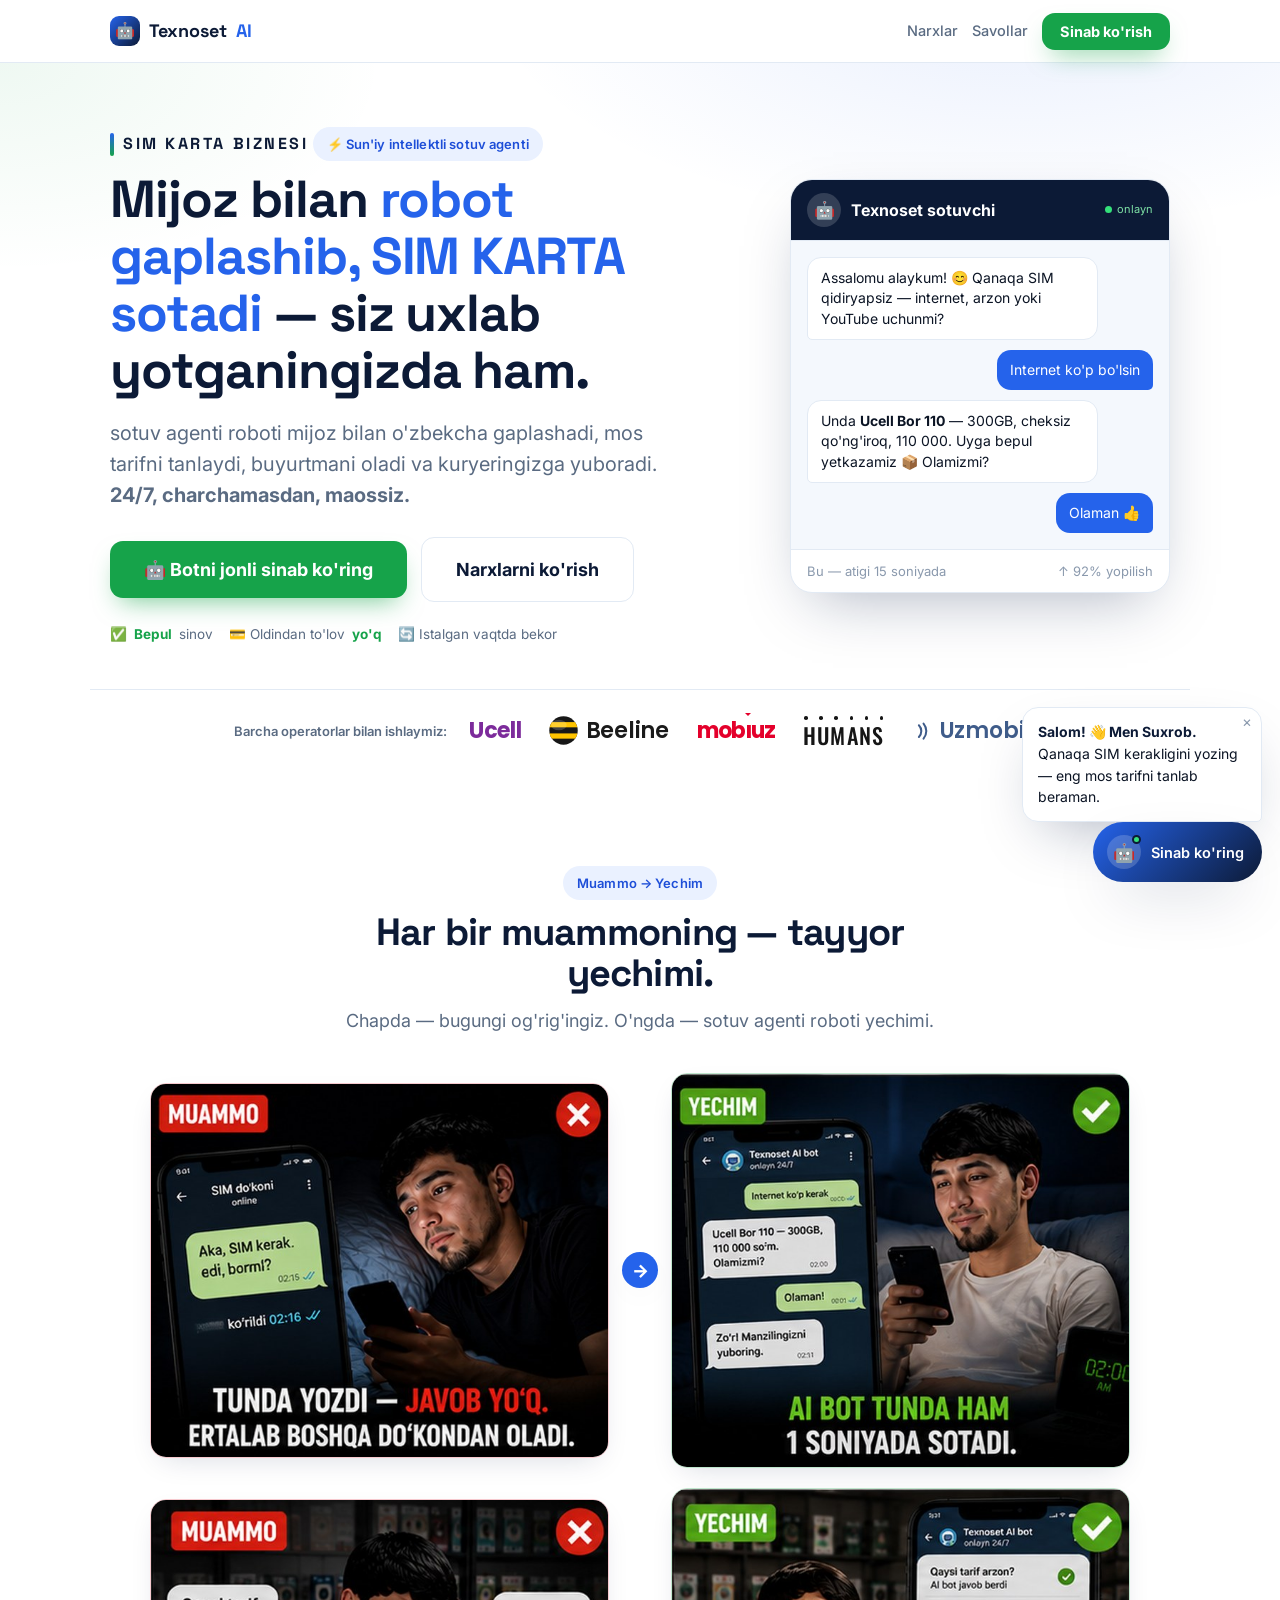
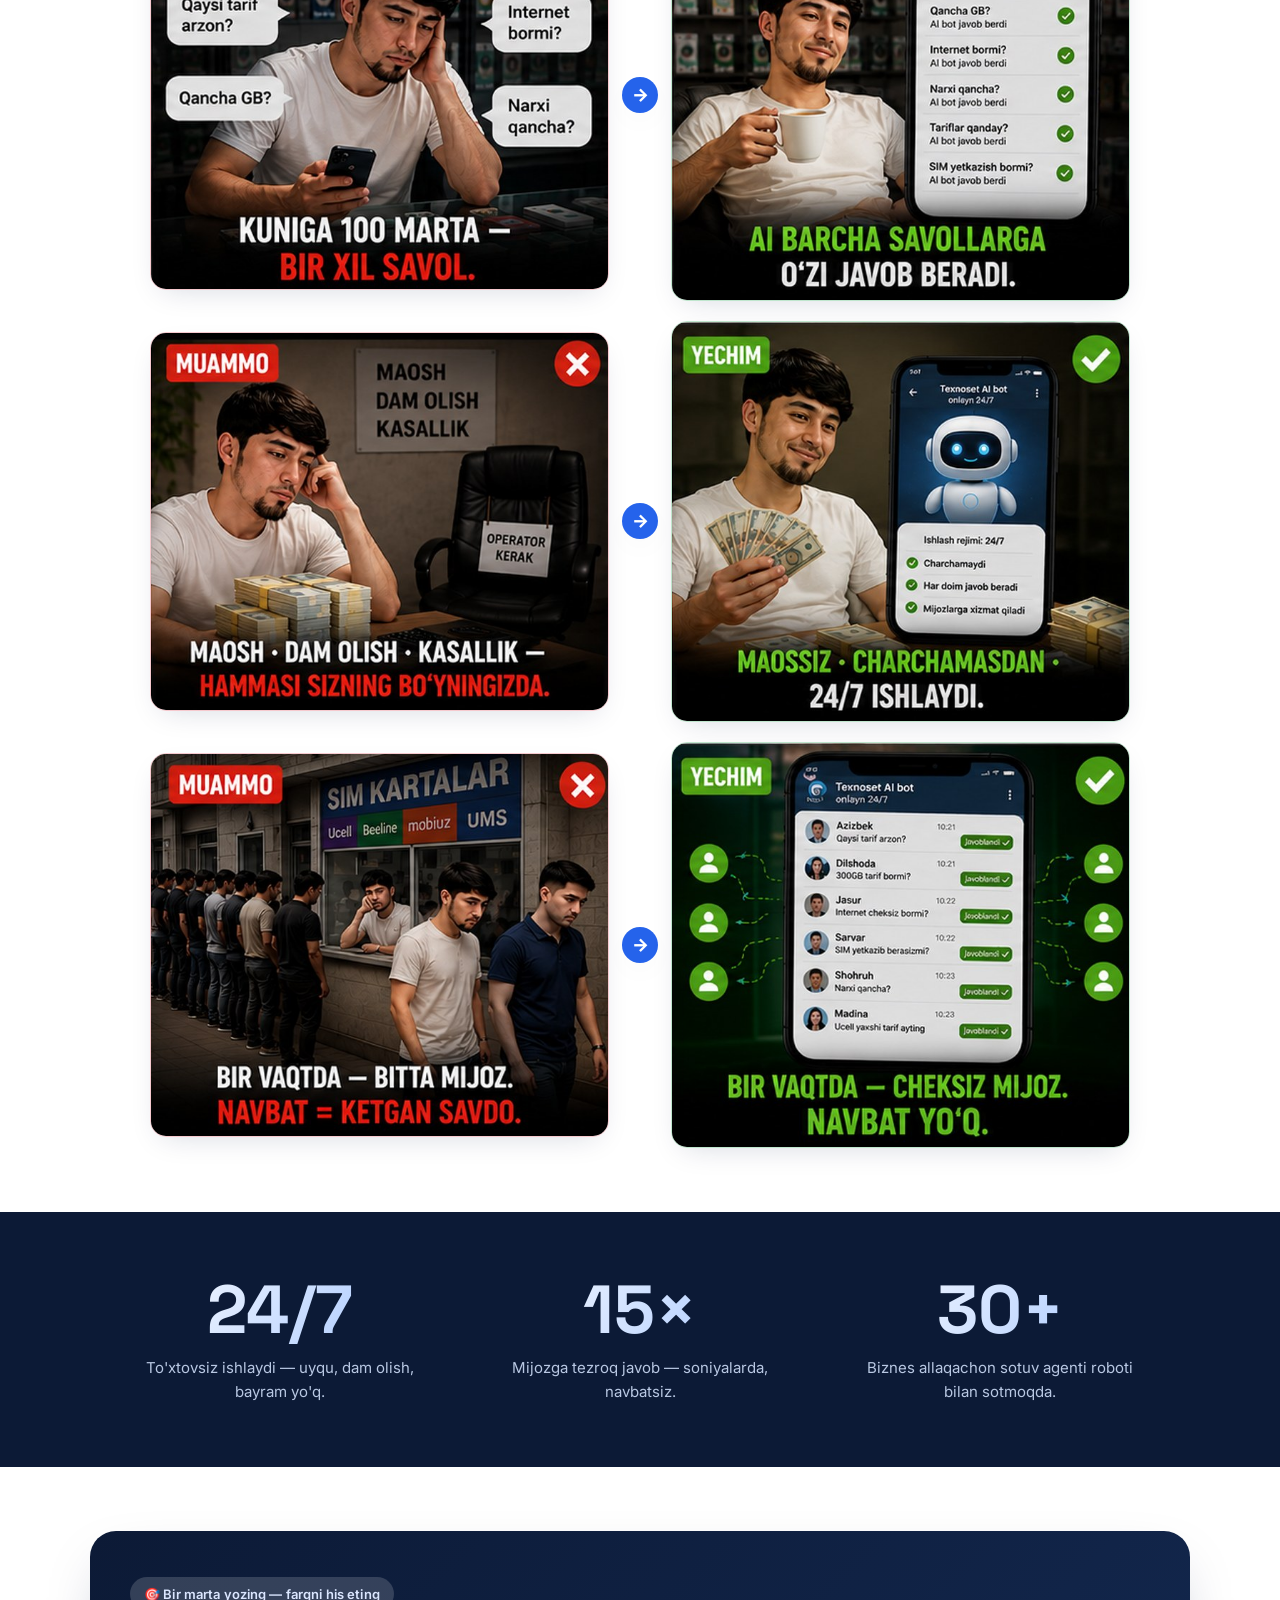
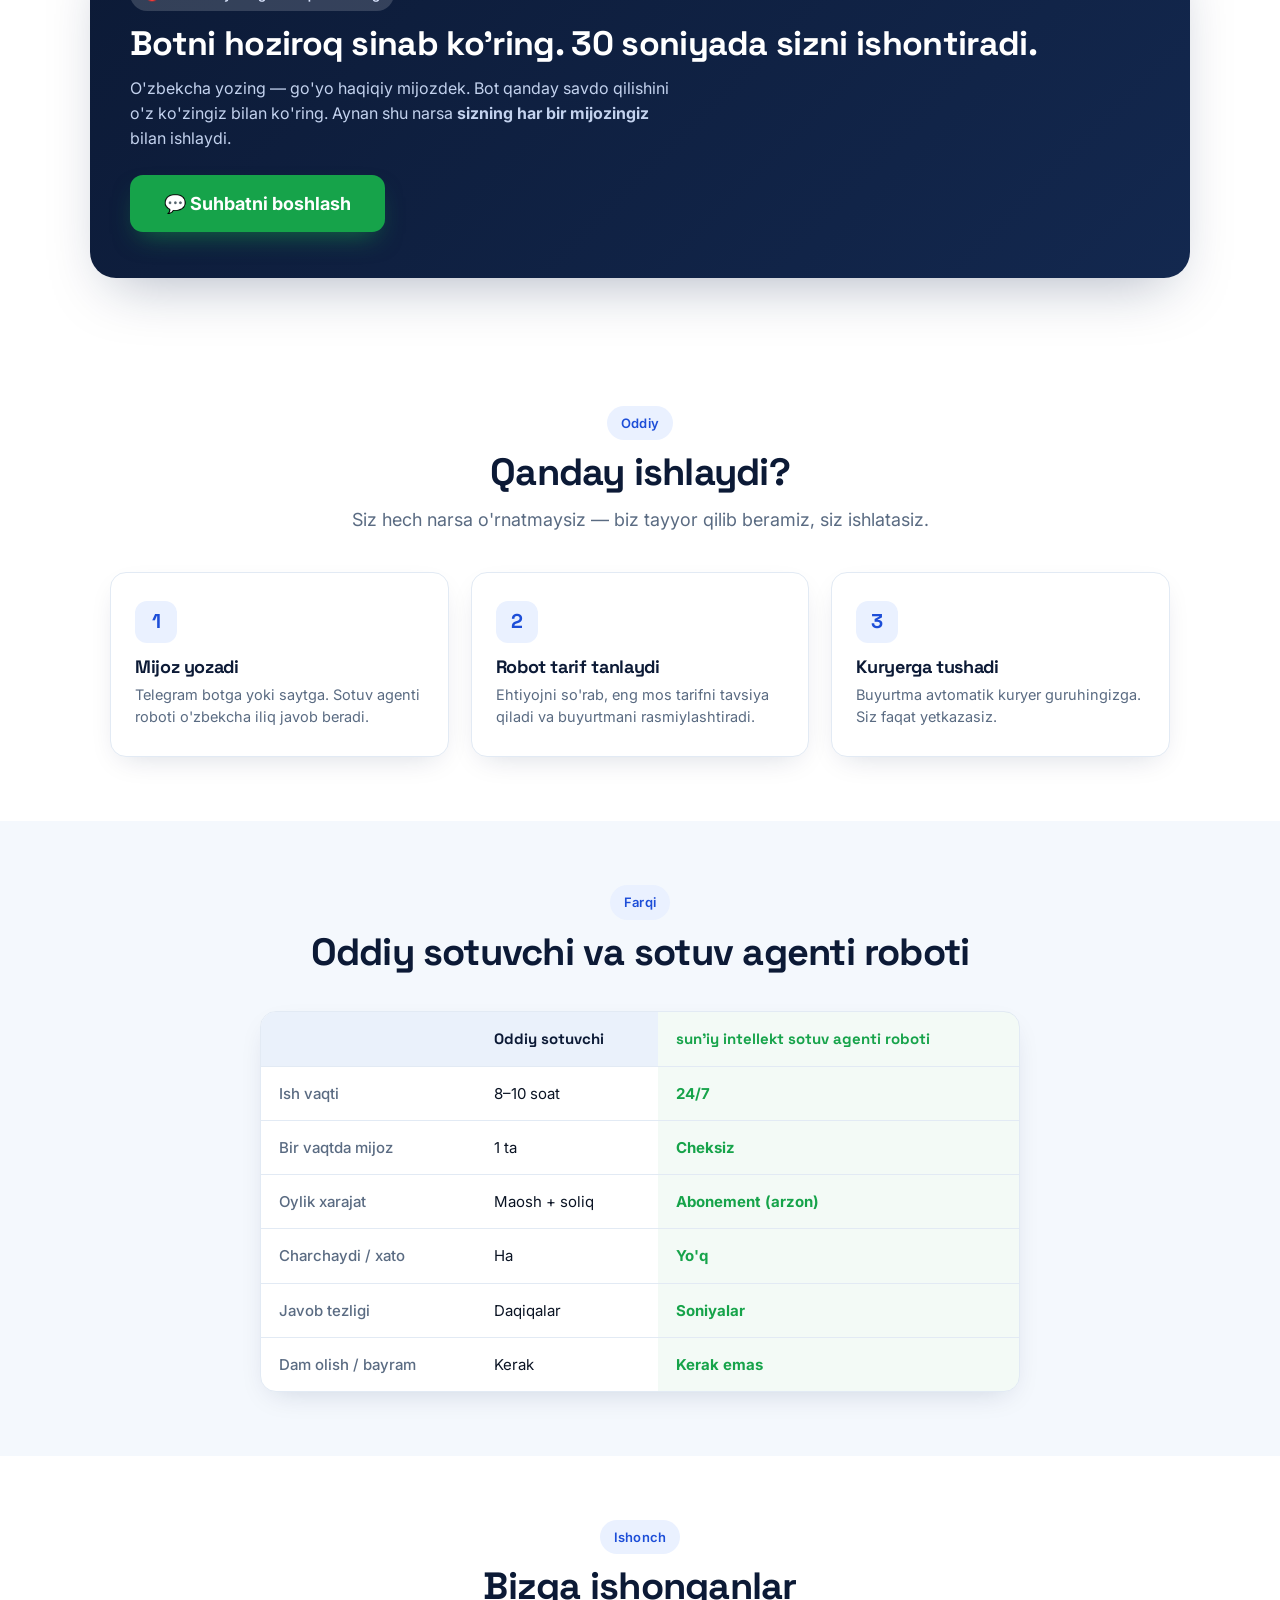
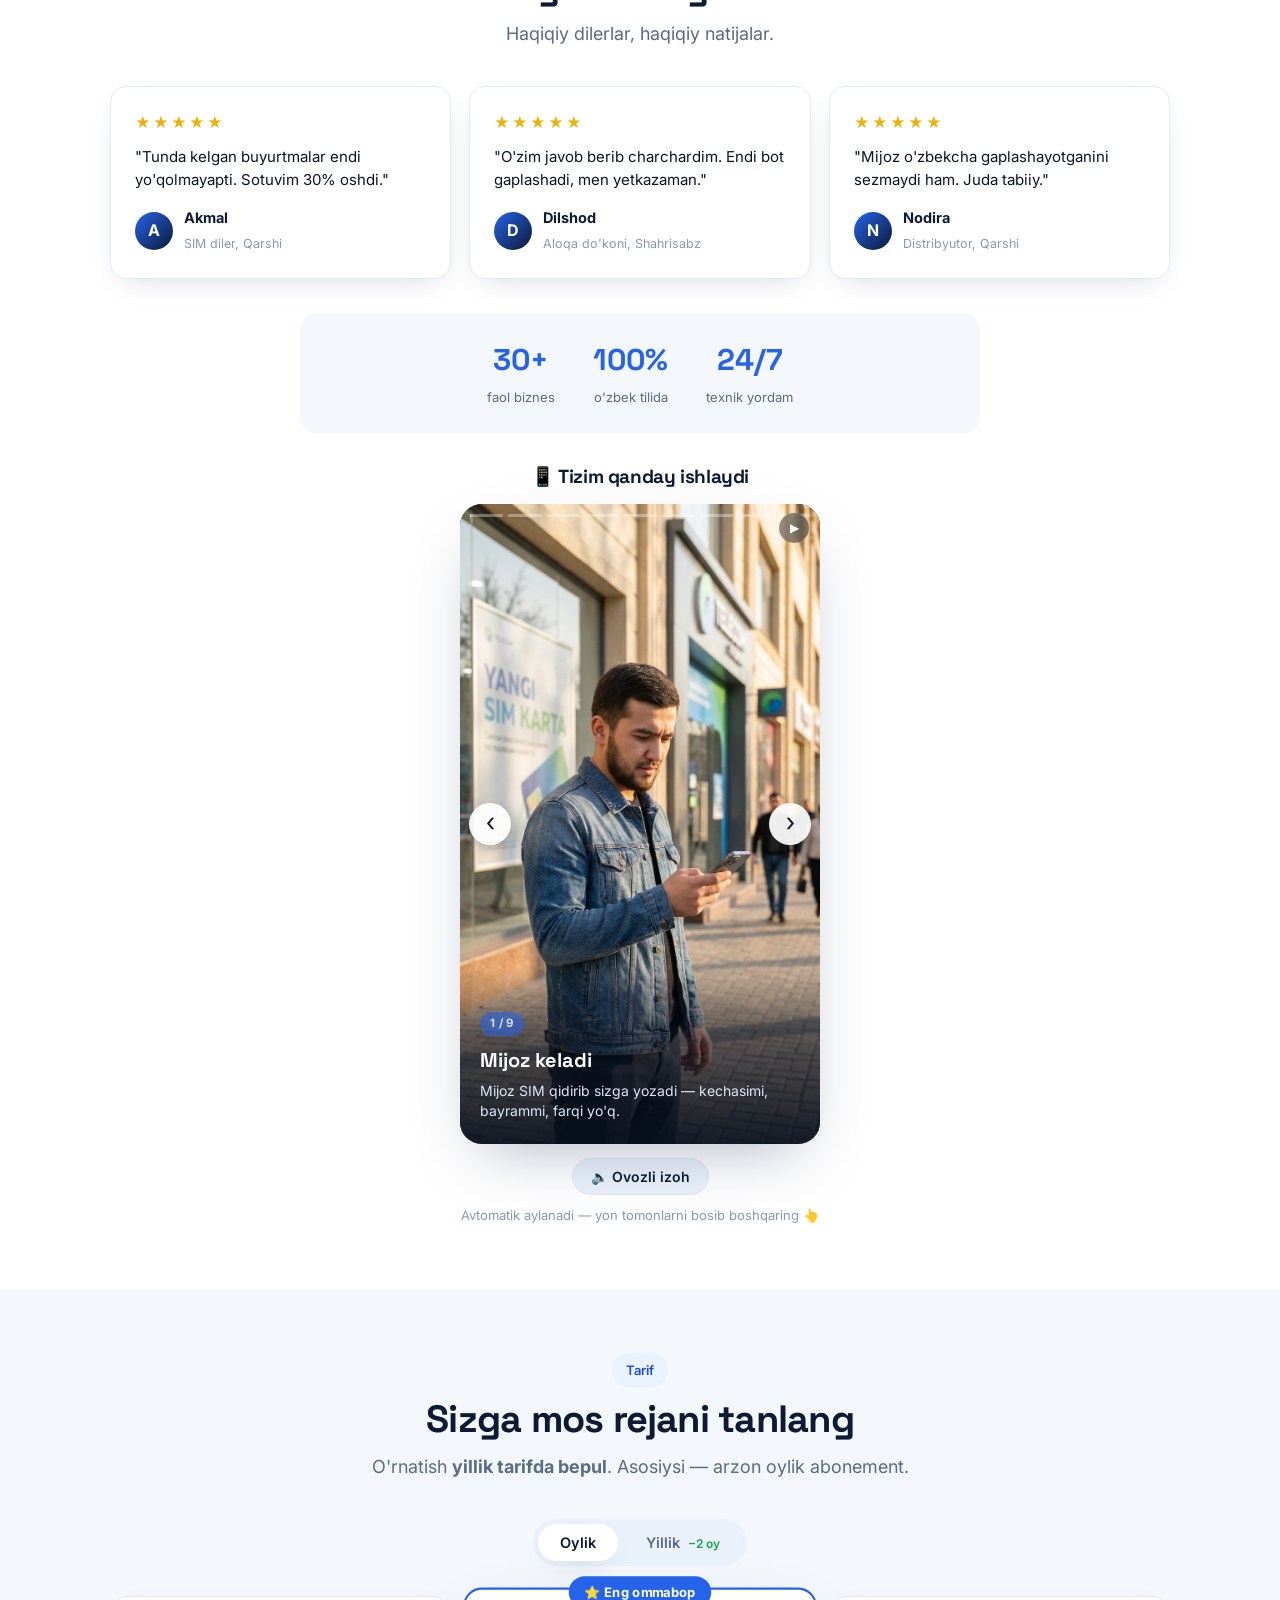
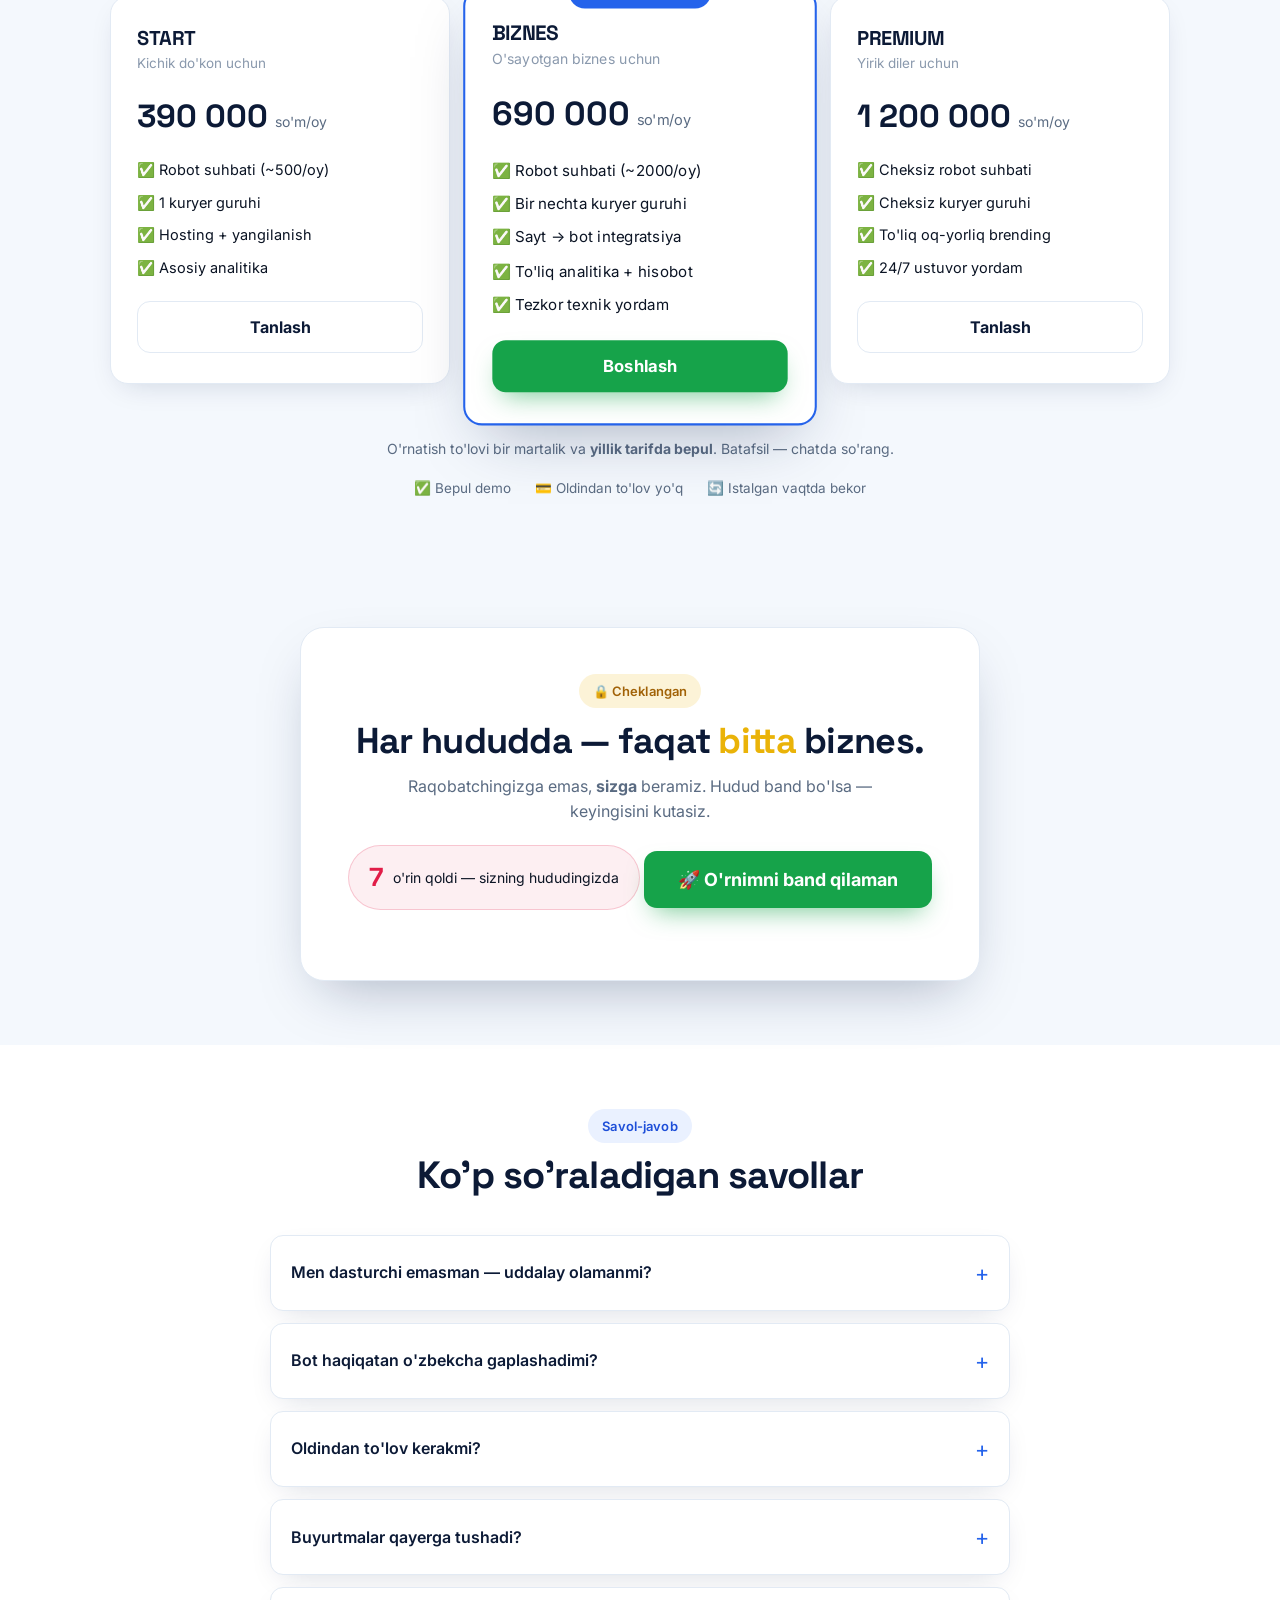
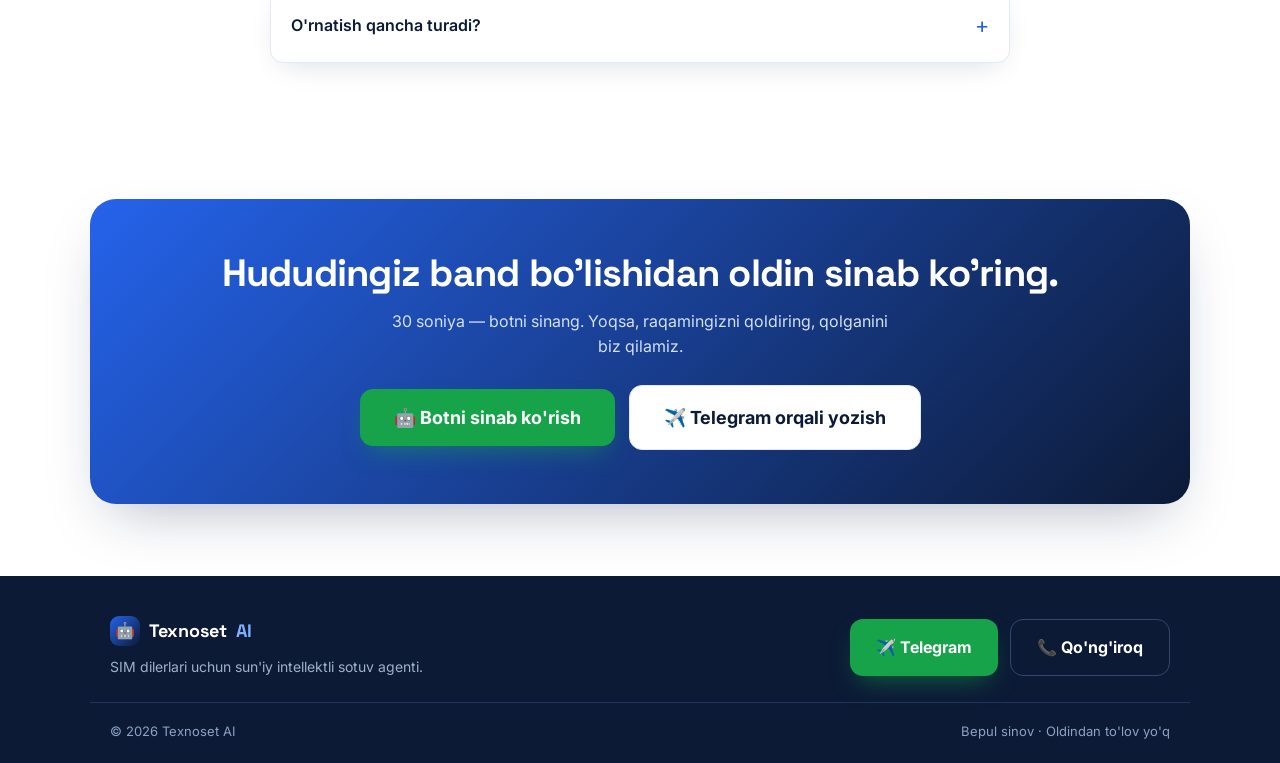
==== landing/index.html @ 8fdb77ab "feat(landing): hero sarlavhasi 'SIM' -> 'SIM KARTA' Co-Authored-By: Claude Opus 4.8 <noreply@anthrop" ====
<!DOCTYPE html>
<html lang="uz">
<head>
<meta charset="UTF-8">
<meta name="viewport" content="width=device-width, initial-scale=1, viewport-fit=cover">
<title>Sun'iy intellektli sotuv agenti — SIM biznesingiz o'zi sotsin | Texnoset</title>
<meta name="description" content="SIM-karta dilerlari uchun sun'iy intellekt sotuv agenti roboti: mijoz bilan o'zbekcha gaplashadi, tarif tanlaydi, buyurtma oladi va kuryerga yuboradi. 24/7, maossiz. Bepul sinab ko'ring.">
<link rel="canonical" href="https://developuzb.github.io/simcardbot/">
<meta name="theme-color" content="#0c1a36">

<!-- Open Graph (Telegram/ijtimoiy tarmoq preview) -->
<meta property="og:type" content="website">
<meta property="og:locale" content="uz_UZ">
<meta property="og:site_name" content="Texnoset AI">
<meta property="og:title" content="SIM biznesingiz o'zi sotsin — sun'iy intellektli sotuv agenti">
<meta property="og:description" content="Sotuv agenti roboti mijoz bilan o'zbekcha gaplashadi, tarif tanlaydi, buyurtma oladi. 24/7, maossiz. Bepul sinab ko'ring.">
<meta property="og:url" content="https://developuzb.github.io/simcardbot/">
<meta property="og:image" content="https://developuzb.github.io/simcardbot/assets/og.jpg">
<meta property="og:image:width" content="1200">
<meta property="og:image:height" content="630">
<meta name="twitter:card" content="summary_large_image">
<meta name="twitter:title" content="SIM biznesingiz o'zi sotsin — sun'iy intellekt sotuv agenti roboti">
<meta name="twitter:description" content="24/7 mijoz bilan gaplashadi, tarif tanlaydi, buyurtma oladi. Bepul sinab ko'ring.">
<meta name="twitter:image" content="https://developuzb.github.io/simcardbot/assets/og.jpg">

<link rel="icon" href="assets/favicon.svg" type="image/svg+xml">
<link rel="preconnect" href="https://fonts.googleapis.com">
<link rel="preconnect" href="https://fonts.gstatic.com" crossorigin>
<link href="https://fonts.googleapis.com/css2?family=Inter:wght@400;500;600;700&family=Space+Grotesk:wght@600;700&family=Poppins:wght@600;700&family=Oswald:wght@500&display=swap" rel="stylesheet">

<!-- KRITIK CSS (inline — birinchi ekran tez chiqishi uchun) -->
<style>
  :root{
    --bg:#fff; --ink:#0b1424; --navy:#0c1a36; --navy2:#13284f; --mut:#5a6b82; --dim:#8a99ad;
    --soft:#f4f8fd; --soft2:#eaf1fb; --line:#e2eaf4;
    --blue:#2563eb; --blueD:#1d4ed8; --blueL:#eaf1ff;
    --green:#16a34a; --greenD:#12863d;
    --gold:#eab308; --red:#e11d48;
    --rad:16px; --sh:0 10px 30px -12px rgba(12,30,70,.18); --sh2:0 24px 60px -22px rgba(12,30,70,.34);
    --wrap:1100px;
  }
  *{margin:0;padding:0;box-sizing:border-box}
  html{scroll-behavior:smooth}
  body{font-family:Inter,-apple-system,"Segoe UI",Roboto,sans-serif;color:var(--ink);background:var(--bg);
    line-height:1.55;-webkit-font-smoothing:antialiased;overflow-x:hidden}
  h1,h2,h3{font-family:"Space Grotesk",Inter,sans-serif;letter-spacing:-.02em;line-height:1.1}
  a{color:inherit;text-decoration:none}
  img{max-width:100%;display:block}
  .wrap{max-width:var(--wrap);margin:0 auto;padding:0 20px}
  .btn{display:inline-flex;align-items:center;justify-content:center;gap:9px;font-family:inherit;font-weight:700;
    border:none;border-radius:13px;cursor:pointer;text-align:center;transition:transform .15s,box-shadow .15s,background .15s;
    font-size:16px;padding:15px 26px}
  .btn:focus-visible{outline:3px solid var(--blue);outline-offset:2px}
  .btn-cta{background:var(--green);color:#fff;box-shadow:0 12px 26px -10px rgba(22,163,74,.6)}
  .btn-cta:hover{background:var(--greenD);transform:translateY(-2px)}
  .btn-lg{padding:18px 34px;font-size:18px}
  .btn-ghost{background:#fff;color:var(--navy);border:1.5px solid var(--line)}
  .btn-ghost:hover{border-color:var(--blue);color:var(--blue)}
  .eyebrow{display:inline-flex;align-items:center;gap:8px;font-size:13px;font-weight:600;color:var(--blueD);
    background:var(--blueL);padding:7px 14px;border-radius:999px;letter-spacing:.01em}

  /* Header */
  .hdr{position:sticky;top:0;z-index:50;background:rgba(255,255,255,.86);backdrop-filter:blur(12px);
    border-bottom:1px solid var(--line)}
  .hdr .wrap{display:flex;align-items:center;justify-content:space-between;height:62px}
  .logo{display:flex;align-items:center;gap:9px;font-family:"Space Grotesk";font-weight:700;font-size:18px;color:var(--navy)}
  .logo .dot{width:30px;height:30px;border-radius:9px;background:linear-gradient(135deg,var(--blue),var(--navy));
    display:grid;place-items:center;color:#fff;font-size:16px}
  .hdr .btn{padding:10px 18px;font-size:14.5px}
  .hdr-cta-wrap{display:flex;align-items:center;gap:14px}
  .hdr a.nav{font-size:14.5px;color:var(--mut);font-weight:500}
  .hdr a.nav:hover{color:var(--ink)}

  /* Hero */
  .hero{position:relative;padding:64px 0 56px;background:
    radial-gradient(900px 400px at 80% -10%,rgba(37,99,235,.10),transparent 60%),
    radial-gradient(700px 380px at 0% 0%,rgba(22,163,74,.07),transparent 55%)}
  .hero-grid{display:grid;grid-template-columns:1.1fr .9fr;gap:48px;align-items:center}
  .hero h1{font-size:clamp(30px,5vw,52px);font-weight:700;color:var(--navy)}
  .hero h1 .hl{color:var(--blue)}
  .hero .lead{font-size:clamp(16px,2.2vw,20px);color:var(--mut);margin:18px 0 26px;max-width:560px}
  .hero-cta{display:flex;flex-wrap:wrap;gap:14px;align-items:center}
  .trust-row{display:flex;flex-wrap:wrap;gap:16px;margin-top:22px;color:var(--mut);font-size:13.5px}
  .trust-row span{display:inline-flex;align-items:center;gap:7px}
  .trust-row b{color:var(--green)}
  /* Hero chat-mockup */
  .mock{background:#fff;border:1px solid var(--line);border-radius:22px;box-shadow:var(--sh2);overflow:hidden;max-width:380px;margin-left:auto}
  .mock-top{display:flex;align-items:center;gap:10px;padding:13px 16px;border-bottom:1px solid var(--line);background:var(--navy);color:#fff}
  .mock-top .av{width:34px;height:34px;border-radius:50%;background:rgba(255,255,255,.16);display:grid;place-items:center;font-size:17px}
  .mock-top .live{margin-left:auto;font-size:11px;color:#7ee2a6;display:flex;align-items:center;gap:5px}
  .mock-top .live i{width:7px;height:7px;border-radius:50%;background:#34e07a;display:inline-block}
  .mock-body{padding:16px;display:flex;flex-direction:column;gap:10px;background:var(--soft)}
  .mb{max-width:84%;padding:10px 13px;border-radius:14px;font-size:14px;line-height:1.45}
  .mb.b{background:#fff;border:1px solid var(--line);border-bottom-left-radius:5px}
  .mb.u{background:var(--blue);color:#fff;align-self:flex-end;border-bottom-right-radius:5px}
  .mock-foot{padding:11px 16px;border-top:1px solid var(--line);display:flex;align-items:center;justify-content:space-between;font-size:13px;color:var(--dim)}

  @media(max-width:860px){
    .hero{padding:40px 0 36px}
    .hero-grid{grid-template-columns:1fr;gap:34px}
    .mock{margin:0 auto;max-width:340px}
    .hdr a.nav{display:none}
  }
</style>
<link rel="stylesheet" href="css/styles.css?v=5">
</head>
<body>

<!-- ============ HEADER ============ -->
<header class="hdr">
  <div class="wrap">
    <a class="logo" href="#top"><span class="dot">🤖</span> Texnoset <span style="color:var(--blue)">AI</span></a>
    <div class="hdr-cta-wrap">
      <a class="nav" href="#narx">Narxlar</a>
      <a class="nav" href="#faq">Savollar</a>
      <button class="btn btn-cta" data-openchat aria-label="Jonli botni ochish">Sinab ko'rish</button>
    </div>
  </div>
</header>

<!-- ============ HERO ============ -->
<section class="hero" id="top">
  <div class="wrap hero-grid">
    <div>
      <span class="kicker">SIM KARTA BIZNESI</span>
      <span class="eyebrow">⚡ Sun'iy intellektli sotuv agenti</span>
      <h1>Mijoz bilan <span class="hl">robot gaplashib, SIM KARTA sotadi</span> — siz uxlab yotganingizda ham.</h1>
      <p class="lead">sotuv agenti roboti mijoz bilan o'zbekcha gaplashadi, mos tarifni tanlaydi, buyurtmani oladi va kuryeringizga yuboradi. <b>24/7, charchamasdan, maossiz.</b></p>
      <div class="hero-cta">
        <button class="btn btn-cta btn-lg" data-openchat aria-label="Botni jonli sinab ko'rish">🤖 Botni jonli sinab ko'ring</button>
        <a class="btn btn-ghost btn-lg" href="#narx">Narxlarni ko'rish</a>
      </div>
      <div class="trust-row">
        <span>✅ <b>Bepul</b> sinov</span>
        <span>💳 Oldindan to'lov <b>yo'q</b></span>
        <span>🔄 Istalgan vaqtda bekor</span>
      </div>
    </div>
    <div class="mock" aria-hidden="true">
      <div class="mock-top"><span class="av">🤖</span> <b>Texnoset sotuvchi</b> <span class="live"><i></i> onlayn</span></div>
      <div class="mock-body">
        <div class="mb b">Assalomu alaykum! 😊 Qanaqa SIM qidiryapsiz — internet, arzon yoki YouTube uchunmi?</div>
        <div class="mb u">Internet ko'p bo'lsin</div>
        <div class="mb b">Unda <b>Ucell Bor 110</b> — 300GB, cheksiz qo'ng'iroq, 110 000. Uyga bepul yetkazamiz 📦 Olamizmi?</div>
        <div class="mb u">Olaman 👍</div>
      </div>
      <div class="mock-foot"><span>Bu — atigi 15 soniyada</span><span>↑ 92% yopilish</span></div>
    </div>
  </div>
  <div class="wrap op-strip">
    <span class="op-strip-label">Barcha operatorlar bilan ishlaymiz:</span>
    <div class="op-logos" id="opLogos"></div>
  </div>
  <script>
  /* Operator brend-logolari — sim.texnoset.uz dagi brand() dan aynan, avto-generatsiya */
  (function(){
    var _blid=0;
    function brand(name,fs){
      var P="'Poppins',system-ui,sans-serif";
      if(name==="Mobiuz"){return '<span style="display:inline-flex;align-items:baseline;font-family:'+P+';font-weight:700;font-size:'+fs+'px;color:#E4002B;letter-spacing:-0.045em;line-height:1;">mob<span style="position:relative;display:inline-block;">ı<span style="position:absolute;left:50%;top:-0.30em;transform:translateX(-50%);width:0;height:0;border-left:'+(fs*0.14)+'px solid transparent;border-right:'+(fs*0.14)+'px solid transparent;border-top:'+(fs*0.18)+'px solid #E4002B;"></span></span>uz</span>';}
      if(name==="Ucell"){return '<span style="font-family:'+P+';font-weight:700;font-size:'+fs+'px;color:#7C2B9B;letter-spacing:-0.02em;line-height:1;">Ucell</span>';}
      if(name==="Beeline"){var d=fs*1.32,uid="bl"+(++_blid);return '<span style="display:inline-flex;align-items:center;gap:'+(fs*0.34)+'px;line-height:1;"><svg width="'+d+'" height="'+d+'" viewBox="0 0 100 100" style="display:block;flex-shrink:0;"><defs><clipPath id="'+uid+'"><circle cx="50" cy="50" r="49"/></clipPath></defs><g clip-path="url(#'+uid+')"><rect x="0" y="0" width="100" height="100" fill="#171717"/><rect x="0" y="21" width="100" height="18" fill="#FFC400"/><rect x="0" y="60" width="100" height="18" fill="#FFC400"/><ellipse cx="34" cy="31" rx="27" ry="18" fill="#ffffff" opacity="0.18"/></g></svg><span style="font-family:'+P+';font-weight:600;font-size:'+fs+'px;color:#1A1A1A;letter-spacing:-0.012em;">Beeline</span></span>';}
      if(name==="Humans"){var dot=fs*0.165,dots="";for(var i=0;i<6;i++)dots+='<span style="width:'+dot+'px;height:'+dot+'px;border-radius:50%;background:#161616;"></span>';return '<span style="display:inline-flex;flex-direction:column;align-items:stretch;line-height:1;"><span style="display:flex;justify-content:space-between;padding:0 '+(fs*0.07)+'px;margin-bottom:'+(fs*0.16)+'px;">'+dots+'</span><span style="font-family:\'Oswald\',system-ui,sans-serif;font-weight:500;font-size:'+fs+'px;color:#161616;letter-spacing:0.06em;text-transform:uppercase;">Humans</span></span>';}
      var wd=fs*0.92;return '<span style="display:inline-flex;align-items:center;gap:'+(fs*0.3)+'px;line-height:1;"><svg width="'+wd+'" height="'+wd+'" viewBox="0 0 24 24" fill="none" stroke="#3F5C8A" stroke-width="2.4" stroke-linecap="round" style="display:block;flex-shrink:0;"><path d="M7 5a10 10 0 0 1 0 14"/><path d="M12.5 3a14 14 0 0 1 0 18"/></svg><span style="font-family:'+P+';font-weight:600;font-size:'+fs+'px;color:#3F5C8A;letter-spacing:-0.005em;">Uzmobile</span></span>';
    }
    var el=document.getElementById("opLogos");
    if(el){var ops=["Ucell","Beeline","Mobiuz","Humans","Uzmobile"],h="";for(var i=0;i<ops.length;i++)h+='<span class="op-logo">'+brand(ops[i],22)+'</span>';el.innerHTML=h;}
  })();
  </script>
</section>

<!-- ============ OG'RIQ NUQTALARI ============ -->
<section class="sec" id="muammo">
  <div class="wrap">
    <div class="sec-head reveal">
      <span class="eyebrow">Muammo → Yechim</span>
      <h2>Har bir muammoning — tayyor yechimi.</h2>
      <p class="sub">Chapda — bugungi og'rig'ingiz. O'ngda — sotuv agenti roboti yechimi.</p>
    </div>
    <div class="ps-grid">
      <div class="ps-row reveal">
        <figure class="ps-card bad"><div class="ps-img"><img src="assets/pain-1.jpg?v=4" alt="Tunda yozgan mijoz javobsiz qoladi" loading="lazy"></div></figure>
        <div class="ps-arrow" aria-hidden="true">→</div>
        <figure class="ps-card good"><div class="ps-img"><img src="assets/sol-1.jpg?v=3" alt="Sotuv agenti roboti tunda ham 1 soniyada sotadi" loading="lazy"></div></figure>
      </div>
      <div class="ps-row reveal">
        <figure class="ps-card bad"><div class="ps-img"><img src="assets/pain-2.jpg?v=4" alt="Bir xil savollardan charchagan sotuvchi" loading="lazy"></div></figure>
        <div class="ps-arrow" aria-hidden="true">→</div>
        <figure class="ps-card good"><div class="ps-img"><img src="assets/sol-2.jpg?v=3" alt="Sotuv agenti roboti barcha savollarga javob beradi" loading="lazy"></div></figure>
      </div>
      <div class="ps-row reveal">
        <figure class="ps-card bad"><div class="ps-img"><img src="assets/pain-3.jpg?v=4" alt="Operator xarajati: maosh, dam olish, kasallik" loading="lazy"></div></figure>
        <div class="ps-arrow" aria-hidden="true">→</div>
        <figure class="ps-card good"><div class="ps-img"><img src="assets/sol-3.jpg?v=3" alt="Sotuv agenti roboti maossiz 24/7 ishlaydi" loading="lazy"></div></figure>
      </div>
      <div class="ps-row reveal">
        <figure class="ps-card bad"><div class="ps-img"><img src="assets/pain-4.jpg?v=4" alt="Uzun navbat, ketgan savdo" loading="lazy"></div></figure>
        <div class="ps-arrow" aria-hidden="true">→</div>
        <figure class="ps-card good"><div class="ps-img"><img src="assets/sol-4.jpg?v=3" alt="Sotuv agenti roboti cheksiz mijozga xizmat qiladi" loading="lazy"></div></figure>
      </div>
    </div>
  </div>
</section>

<!-- ============ UCHTA RAQAM ============ -->
<section class="sec stats-sec">
  <div class="wrap stats-grid">
    <div class="stat reveal"><div class="num" data-count="24" data-suffix="/7">24/7</div><p>To'xtovsiz ishlaydi — uyqu, dam olish, bayram yo'q.</p></div>
    <div class="stat reveal"><div class="num" data-count="15" data-suffix="×">15×</div><p>Mijozga tezroq javob — soniyalarda, navbatsiz.</p></div>
    <div class="stat reveal"><div class="num" data-count="30" data-suffix="+">30+</div><p>Biznes allaqachon sotuv agenti roboti bilan sotmoqda.</p></div>
  </div>
</section>

<!-- ============ JONLI DEMO (ASOSIY ILMOQ) ============ -->
<section class="sec demo-sec" id="demo">
  <div class="wrap demo-card reveal">
    <div>
      <span class="eyebrow" style="background:rgba(255,255,255,.16);color:#dbe6ff">🎯 Bir marta yozing — farqni his eting</span>
      <h2 style="color:#fff;margin-top:14px">Botni hoziroq sinab ko'ring. 30 soniyada sizni ishontiradi.</h2>
      <p style="color:#c3d2ee;margin:14px 0 24px;max-width:540px">O'zbekcha yozing — go'yo haqiqiy mijozdek. Bot qanday savdo qilishini o'z ko'zingiz bilan ko'ring. Aynan shu narsa <b>sizning har bir mijozingiz</b> bilan ishlaydi.</p>
      <button class="btn btn-cta btn-lg" data-openchat aria-label="Bot bilan suhbatni boshlash">💬 Suhbatni boshlash</button>
    </div>
  </div>
</section>

<!-- ============ QANDAY ISHLAYDI ============ -->
<section class="sec" id="qanday">
  <div class="wrap">
    <div class="sec-head reveal"><span class="eyebrow">Oddiy</span><h2>Qanday ishlaydi?</h2><p class="sub">Siz hech narsa o'rnatmaysiz — biz tayyor qilib beramiz, siz ishlatasiz.</p></div>
    <div class="steps">
      <div class="step reveal"><div class="step-n">1</div><h3>Mijoz yozadi</h3><p>Telegram botga yoki saytga. Sotuv agenti roboti o'zbekcha iliq javob beradi.</p></div>
      <div class="step reveal"><div class="step-n">2</div><h3>Robot tarif tanlaydi</h3><p>Ehtiyojni so'rab, eng mos tarifni tavsiya qiladi va buyurtmani rasmiylashtiradi.</p></div>
      <div class="step reveal"><div class="step-n">3</div><h3>Kuryerga tushadi</h3><p>Buyurtma avtomatik kuryer guruhingizga. Siz faqat yetkazasiz.</p></div>
    </div>
  </div>
</section>

<!-- ============ TAQQOSLASH ============ -->
<section class="sec soft-sec" id="taqqoslash">
  <div class="wrap">
    <div class="sec-head reveal"><span class="eyebrow">Farqi</span><h2>Oddiy sotuvchi va sotuv agenti roboti</h2></div>
    <div class="cmp reveal">
      <table>
        <thead><tr><th>&nbsp;</th><th>Oddiy sotuvchi</th><th class="hl-col">sun'iy intellekt sotuv agenti roboti</th></tr></thead>
        <tbody>
          <tr><td>Ish vaqti</td><td>8–10 soat</td><td class="hl-col">24/7</td></tr>
          <tr><td>Bir vaqtda mijoz</td><td>1 ta</td><td class="hl-col">Cheksiz</td></tr>
          <tr><td>Oylik xarajat</td><td>Maosh + soliq</td><td class="hl-col">Abonement (arzon)</td></tr>
          <tr><td>Charchaydi / xato</td><td>Ha</td><td class="hl-col">Yo'q</td></tr>
          <tr><td>Javob tezligi</td><td>Daqiqalar</td><td class="hl-col">Soniyalar</td></tr>
          <tr><td>Dam olish / bayram</td><td>Kerak</td><td class="hl-col">Kerak emas</td></tr>
        </tbody>
      </table>
    </div>
  </div>
</section>

<!-- ============ IJTIMOIY ISBOT ============ -->
<section class="sec" id="isbot">
  <div class="wrap">
    <div class="sec-head reveal"><span class="eyebrow">Ishonch</span><h2>Bizga ishonganlar</h2><p class="sub">Haqiqiy dilerlar, haqiqiy natijalar.</p></div>
    <div class="rev-grid">
      <figure class="rev reveal"><div class="stars">★★★★★</div><blockquote>"Tunda kelgan buyurtmalar endi yo'qolmayapti. Sotuvim 30% oshdi."</blockquote><figcaption><span class="ava">A</span><div><b>Akmal</b><small>SIM diler, Qarshi</small></div></figcaption></figure>
      <figure class="rev reveal"><div class="stars">★★★★★</div><blockquote>"O'zim javob berib charchardim. Endi bot gaplashadi, men yetkazaman."</blockquote><figcaption><span class="ava">D</span><div><b>Dilshod</b><small>Aloqa do'koni, Shahrisabz</small></div></figcaption></figure>
      <figure class="rev reveal"><div class="stars">★★★★★</div><blockquote>"Mijoz o'zbekcha gaplashayotganini sezmaydi ham. Juda tabiiy."</blockquote><figcaption><span class="ava">N</span><div><b>Nodira</b><small>Distribyutor, Qarshi</small></div></figcaption></figure>
    </div>
    <div class="proof-bar reveal">
      <div><b data-count="30" data-suffix="+">30+</b><span>faol biznes</span></div>
      <div><b data-count="100" data-suffix="%">100%</b><span>o'zbek tilida</span></div>
      <div><b>24/7</b><span>texnik yordam</span></div>
    </div>
    <div class="stories-block reveal">
      <h3 class="stories-title">📱 Tizim qanday ishlaydi</h3>
      <div class="stories" id="stories" role="group" aria-label="Tizim qanday ishlaydi — avtomatik slayd" tabindex="0">
        <div class="st-bars" id="stBars" aria-hidden="true"></div>
        <div class="st-slides" id="stSlides"></div>
        <div class="st-cap" id="stCap" aria-live="polite"></div>
        <button class="st-nav prev" id="stPrev" type="button" aria-label="Oldingi slayd"></button>
        <button class="st-nav next" id="stNext" type="button" aria-label="Keyingi slayd"></button>
        <button class="st-arrow prev" id="stArrowPrev" type="button" aria-label="Oldingi">‹</button>
        <button class="st-arrow next" id="stArrowNext" type="button" aria-label="Keyingi">›</button>
        <button class="st-pp" id="stPP" type="button" aria-label="To'xtatish yoki davom ettirish">⏸</button>
      </div>
      <button class="st-listen" id="stSound" type="button" aria-label="Ovozli izohni yoqish">🔈 Ovozli izoh</button>
      <p class="stories-hint">Avtomatik aylanadi — yon tomonlarni bosib boshqaring 👆</p>
    </div>
  </div>
</section>

<!-- ============ NARX ============ -->
<section class="sec soft-sec" id="narx">
  <div class="wrap">
    <div class="sec-head reveal"><span class="eyebrow">Tarif</span><h2>Sizga mos rejani tanlang</h2><p class="sub">O'rnatish <b>yillik tarifda bepul</b>. Asosiysi — arzon oylik abonement.</p></div>
    <div class="toggle reveal" role="tablist" aria-label="To'lov davri">
      <button class="tg active" data-period="month" role="tab" aria-selected="true">Oylik</button>
      <button class="tg" data-period="year" role="tab" aria-selected="false">Yillik <span class="save">−2 oy</span></button>
    </div>
    <div class="plans">
      <div class="plan reveal">
        <h3>START</h3><p class="p-sub">Kichik do'kon uchun</p>
        <div class="price"><span class="amt" data-month="390 000" data-year="325 000">390 000</span><span class="per">so'm/oy</span></div>
        <ul><li>✅ Robot suhbati (~500/oy)</li><li>✅ 1 kuryer guruhi</li><li>✅ Hosting + yangilanish</li><li>✅ Asosiy analitika</li></ul>
        <button class="btn btn-ghost" data-plan-order="start">Tanlash</button>
      </div>
      <div class="plan featured reveal">
        <div class="badge">⭐ Eng ommabop</div>
        <h3>BIZNES</h3><p class="p-sub">O'sayotgan biznes uchun</p>
        <div class="price"><span class="amt" data-month="690 000" data-year="575 000">690 000</span><span class="per">so'm/oy</span></div>
        <ul><li>✅ Robot suhbati (~2000/oy)</li><li>✅ Bir nechta kuryer guruhi</li><li>✅ Sayt → bot integratsiya</li><li>✅ To'liq analitika + hisobot</li><li>✅ Tezkor texnik yordam</li></ul>
        <button class="btn btn-cta" data-plan-order="biznes">Boshlash</button>
      </div>
      <div class="plan reveal">
        <h3>PREMIUM</h3><p class="p-sub">Yirik diler uchun</p>
        <div class="price"><span class="amt" data-month="1 200 000" data-year="1 000 000">1 200 000</span><span class="per">so'm/oy</span></div>
        <ul><li>✅ Cheksiz robot suhbati</li><li>✅ Cheksiz kuryer guruhi</li><li>✅ To'liq oq-yorliq brending</li><li>✅ 24/7 ustuvor yordam</li></ul>
        <button class="btn btn-ghost" data-plan-order="premium">Tanlash</button>
      </div>
    </div>
    <p class="setup-note reveal">O'rnatish to'lovi bir martalik va <b>yillik tarifda bepul</b>. Batafsil — chatda so'rang.</p>
    <div class="risk-bar reveal"><span>✅ Bepul demo</span><span>💳 Oldindan to'lov yo'q</span><span>🔄 Istalgan vaqtda bekor</span></div>
  </div>
</section>

<!-- ============ EKSKLYUZIVLIK / TANQISLIK ============ -->
<section class="sec excl-sec" id="eksklyuziv">
  <div class="wrap excl-card reveal">
    <span class="eyebrow" style="background:rgba(234,179,8,.16);color:#a16207">🔒 Cheklangan</span>
    <h2>Har hududda — faqat <span style="color:var(--gold)">bitta</span> biznes.</h2>
    <p>Raqobatchingizga emas, <b>sizga</b> beramiz. Hudud band bo'lsa — keyingisini kutasiz.</p>
    <div class="slots"><b id="slotN">7</b> <span>o'rin qoldi — sizning hududingizda</span></div>
    <button class="btn btn-cta btn-lg" data-openchat aria-label="O'rinni band qilish">🚀 O'rnimni band qilaman</button>
  </div>
</section>

<!-- ============ FAQ ============ -->
<section class="sec" id="faq">
  <div class="wrap" style="max-width:780px">
    <div class="sec-head reveal"><span class="eyebrow">Savol-javob</span><h2>Ko'p so'raladigan savollar</h2></div>
    <div class="faq-list">
      <details class="faq-i reveal"><summary>Men dasturchi emasman — uddalay olamanmi?</summary><p>Ha. Siz hech narsa o'rnatmaysiz. Biz botni to'liq sizning brendingiz ostida sozlab, ishga tushirib beramiz. Siz faqat buyurtmalarni qabul qilib, kuryer yuborasiz.</p></details>
      <details class="faq-i reveal"><summary>Bot haqiqatan o'zbekcha gaplashadimi?</summary><p>Ha, tabiiy o'zbek (va rus) tilida. Mijoz ko'pincha bot bilan gaplashayotganini sezmaydi ham. Yuqorida — jonli sinab ko'ring.</p></details>
      <details class="faq-i reveal"><summary>Oldindan to'lov kerakmi?</summary><p>Yo'q. Avval bepul sinab ko'rasiz, ishonch hosil qilasiz, keyin qaror qilasiz. Istalgan vaqtda bekor qilish mumkin.</p></details>
      <details class="faq-i reveal"><summary>Buyurtmalar qayerga tushadi?</summary><p>To'g'ridan-to'g'ri sizning Telegram kuryer guruhingizga — avtomatik. Admin panelidan telefondan boshqarasiz.</p></details>
      <details class="faq-i reveal"><summary>O'rnatish qancha turadi?</summary><p>Bir martalik o'rnatish bor, lekin yillik tarifni tanlasangiz — bepul. Aniq raqamni chatda yoki Telegramda aytamiz.</p></details>
    </div>
  </div>
</section>

<!-- ============ FINAL CTA ============ -->
<section class="sec final-sec">
  <div class="wrap final-card reveal">
    <h2>Hududingiz band bo'lishidan oldin sinab ko'ring.</h2>
    <p>30 soniya — botni sinang. Yoqsa, raqamingizni qoldiring, qolganini biz qilamiz.</p>
    <div class="hero-cta" style="justify-content:center">
      <button class="btn btn-cta btn-lg" data-openchat>🤖 Botni sinab ko'rish</button>
      <a class="btn btn-ghost btn-lg" id="tgFinal" href="https://t.me/+998770097171" data-tg>✈️ Telegram orqali yozish</a>
    </div>
  </div>
</section>

<!-- ============ FOOTER ============ -->
<footer class="ftr">
  <div class="wrap ftr-grid">
    <div><a class="logo" href="#top" style="color:#fff"><span class="dot">🤖</span> Texnoset <span style="color:#7fb0ff">AI</span></a>
      <p style="color:#9fb0c9;margin-top:10px;font-size:14px">SIM dilerlari uchun sun'iy intellektli sotuv agenti.</p></div>
    <div class="ftr-cta">
      <a class="btn btn-cta" id="tgFooter" href="https://t.me/+998770097171" data-tg>✈️ Telegram</a>
      <a class="btn btn-ghost" id="phoneFooter" href="tel:+998770097171" data-phone style="background:transparent;color:#fff;border-color:#33476b">📞 Qo'ng'iroq</a>
    </div>
  </div>
  <div class="wrap ftr-bot"><span>© 2026 Texnoset AI</span><span>Bepul sinov · Oldindan to'lov yo'q</span></div>
</footer>

<!-- ============ MOBIL STICKY CTA ============ -->
<div class="mob-cta" id="mobCta">
  <button class="btn btn-cta" data-openchat style="flex:1" aria-label="Botni sinab ko'rish">🤖 Botni sinab ko'rish</button>
</div>

<!-- ============ CHAT VIDJETI (chat.js to'ldiradi) ============ -->
<div id="chatRoot"></div>

<script src="js/config.js"></script>
<script src="js/analytics.js" defer></script>
<script src="js/chat.js?v=2" defer></script>
<script src="js/stories.js?v=2" defer></script>
<script src="js/main.js" defer></script>
</body>
</html>
---- landing/css/styles.css ----
/* ============================================================
   styles.css — kritik bo'lmagan stillar (bo'limlar + chat vidjeti).
   Kritik CSS (header/hero) index.html ichida inline.
   ============================================================ */

/* --- Umumiy bo'lim --- */
.sec{padding:64px 0}
.soft-sec{background:var(--soft)}
.sec-head{max-width:680px;margin:0 auto 38px;text-align:center}
.sec-head h2{font-size:clamp(24px,3.6vw,38px);color:var(--navy);margin-top:12px}
.sec-head .sub{color:var(--mut);font-size:clamp(15px,2vw,18px);margin-top:12px}

/* --- Reveal animatsiya (JS qo'shadi .in) --- */
.reveal{opacity:0;transform:translateY(22px);transition:opacity .6s ease,transform .6s ease}
.reveal.in{opacity:1;transform:none}
@media(prefers-reduced-motion:reduce){.reveal{opacity:1;transform:none;transition:none}}

/* --- SIM KARTA BIZNESI kicker + operator logolari (hero) --- */
.kicker{display:inline-block;font-family:"Space Grotesk",Inter,sans-serif;font-weight:700;text-transform:uppercase;letter-spacing:.16em;font-size:clamp(13px,1.7vw,16px);color:var(--navy);margin-bottom:14px;padding-left:13px;position:relative}
.kicker::before{content:"";position:absolute;left:0;top:1px;bottom:1px;width:4px;border-radius:4px;background:linear-gradient(var(--blue),var(--green))}
.op-strip{display:flex;align-items:center;justify-content:center;gap:14px 22px;flex-wrap:wrap;margin-top:44px;padding-top:26px;border-top:1px solid var(--line)}
.op-strip-label{font-size:13px;color:var(--mut);font-weight:600}
.op-logos{display:flex;gap:16px 28px;flex-wrap:wrap;align-items:center;justify-content:center}
.op-logo{display:inline-flex;align-items:center}
@media(max-width:860px){.op-strip{margin-top:30px;gap:10px 16px}.op-chip{font-size:13.5px;padding:7px 13px}}

/* --- Og'riq nuqtalari --- */
.pain-grid{display:grid;grid-template-columns:repeat(4,1fr);gap:18px}
/* Muammo -> Yechim (qizil ✕ / yashil ✓) — Instagram-snimki rasmlar bilan */
.ps-grid{display:flex;flex-direction:column;gap:20px;max-width:980px;margin:0 auto}
.ps-row{display:grid;grid-template-columns:1fr 38px 1fr;gap:12px;align-items:center}
.ps-card{background:#fff;border-radius:16px;overflow:hidden;border:1.5px solid;display:flex;flex-direction:column;box-shadow:var(--sh)}
.ps-card.bad{border-color:#f6c9ce}
.ps-card.good{border-color:#bfe6cd}
.ps-tag{font-size:12.5px;font-weight:700;padding:9px 14px;display:flex;align-items:center;gap:6px}
.ps-tag.bad{color:#b91c1c;background:#fef2f2}
.ps-tag.good{color:#15803d;background:#f0fdf4}
.ps-img{line-height:0;background:var(--soft2)}
.ps-img img{width:100%;height:auto;display:block}
.ps-card figcaption{padding:12px 15px 15px;font-size:13.5px;color:var(--ink);line-height:1.5}
.ps-arrow{display:flex;align-items:center;justify-content:center;width:36px;height:36px;margin:0 auto;font-size:18px;color:#fff;background:var(--blue);font-weight:800;border-radius:50%;box-shadow:var(--sh)}
@media(max-width:720px){
  .ps-grid{gap:20px}
  /* har juft — OQ fon + kuchli soya bilan qalqib chiqadigan yaxlit blok */
  .ps-row{grid-template-columns:1fr;gap:10px;background:#fff;border:1px solid var(--line);border-radius:20px;padding:14px;box-shadow:0 16px 36px -10px rgba(12,30,70,.24)}
  .ps-card{box-shadow:none}
  .ps-arrow{transform:rotate(90deg);margin:-4px auto}
}

/* --- Uchta raqam --- */
.stats-sec{background:var(--navy);color:#fff}
.stats-grid{display:grid;grid-template-columns:repeat(3,1fr);gap:20px;text-align:center}
.stat .num{font-family:"Space Grotesk";font-size:clamp(42px,7vw,68px);font-weight:700;color:#fff;line-height:1}
.stat .num{background:linear-gradient(120deg,#fff,#9fc2ff);-webkit-background-clip:text;background-clip:text;-webkit-text-fill-color:transparent}
.stat p{color:#b9c8e3;margin-top:12px;font-size:15px;max-width:280px;margin-inline:auto}

/* --- Demo bloki --- */
.demo-card{background:linear-gradient(135deg,var(--navy),var(--navy2));border-radius:26px;padding:46px 40px;box-shadow:var(--sh2)}
.demo-card h2{font-size:clamp(22px,3.4vw,34px)}

/* --- Qanday ishlaydi --- */
.steps{display:grid;grid-template-columns:repeat(3,1fr);gap:22px}
.step{background:#fff;border:1px solid var(--line);border-radius:var(--rad);padding:28px 24px;position:relative;box-shadow:var(--sh)}
.step-n{width:42px;height:42px;border-radius:12px;background:var(--blueL);color:var(--blueD);display:grid;place-items:center;font-family:"Space Grotesk";font-weight:700;font-size:20px;margin-bottom:14px}
.step h3{font-size:18px;color:var(--navy);margin-bottom:7px}
.step p{font-size:14.5px;color:var(--mut)}

/* --- Taqqoslash --- */
.cmp{max-width:760px;margin:0 auto;background:#fff;border:1px solid var(--line);border-radius:var(--rad);overflow:hidden;box-shadow:var(--sh)}
.cmp table{width:100%;border-collapse:collapse}
.cmp th,.cmp td{padding:15px 18px;text-align:left;font-size:15px;border-bottom:1px solid var(--line)}
.cmp thead th{background:var(--soft2);font-family:"Space Grotesk";color:var(--navy)}
.cmp td:first-child{color:var(--mut);font-weight:500}
.cmp .hl-col{color:var(--green);font-weight:700;background:rgba(22,163,74,.05)}
.cmp tbody tr:last-child td{border-bottom:none}

/* --- Ijtimoiy isbot --- */
.rev-grid{display:grid;grid-template-columns:repeat(3,1fr);gap:18px}
.rev{background:#fff;border:1px solid var(--line);border-radius:var(--rad);padding:24px;box-shadow:var(--sh)}
.rev .stars{color:var(--gold);letter-spacing:2px;font-size:15px}
.rev blockquote{font-size:15px;color:var(--ink);margin:12px 0 16px;line-height:1.5}
.rev figcaption{display:flex;align-items:center;gap:11px}
.rev .ava{width:38px;height:38px;border-radius:50%;background:linear-gradient(135deg,var(--blue),var(--navy));color:#fff;display:grid;place-items:center;font-weight:700}
.rev figcaption b{display:block;font-size:14.5px;color:var(--navy)}
.rev figcaption small{color:var(--dim);font-size:12.5px}
.proof-bar{display:flex;justify-content:center;gap:38px;flex-wrap:wrap;margin:34px auto 0;padding:24px;background:var(--soft);border-radius:var(--rad);max-width:680px;text-align:center}
.proof-bar b{display:block;font-family:"Space Grotesk";font-size:30px;color:var(--blue)}
.proof-bar span{font-size:13px;color:var(--mut)}
.video-slot{margin:28px auto 0;max-width:680px;aspect-ratio:16/7;background:var(--soft2);border:2px dashed #cdd9ea;border-radius:var(--rad);display:flex;flex-direction:column;align-items:center;justify-content:center;gap:10px;color:var(--dim)}
.video-slot .play{width:56px;height:56px;border-radius:50%;background:#fff;box-shadow:var(--sh);display:grid;place-items:center;color:var(--blue);font-size:20px}

/* --- Narx --- */
.toggle{display:flex;gap:6px;justify-content:center;background:var(--soft2);padding:5px;border-radius:999px;width:max-content;margin:0 auto 30px}
.tg{border:none;background:transparent;padding:10px 22px;border-radius:999px;cursor:pointer;font-family:inherit;font-weight:600;font-size:14.5px;color:var(--mut)}
.tg.active{background:#fff;color:var(--navy);box-shadow:var(--sh)}
.tg .save{color:var(--green);font-size:12px;margin-left:4px}
.plans{display:grid;grid-template-columns:repeat(3,1fr);gap:20px;align-items:start}
.plan{background:#fff;border:1px solid var(--line);border-radius:18px;padding:30px 26px;box-shadow:var(--sh);position:relative}
.plan h3{font-family:"Space Grotesk";font-size:20px;color:var(--navy)}
.plan .p-sub{color:var(--dim);font-size:13.5px;margin:4px 0 18px}
.plan .price{display:flex;align-items:baseline;gap:7px;margin-bottom:18px}
.plan .amt{font-family:"Space Grotesk";font-size:32px;font-weight:700;color:var(--navy)}
.plan .per{color:var(--mut);font-size:14px}
.plan ul{list-style:none;display:flex;flex-direction:column;gap:10px;margin-bottom:22px}
.plan li{font-size:14.5px;color:var(--ink)}
.plan .btn{width:100%}
.plan.featured{border:2px solid var(--blue);box-shadow:var(--sh2);transform:scale(1.04)}
.plan.featured .badge{position:absolute;top:-13px;left:50%;transform:translateX(-50%);background:var(--blue);color:#fff;font-size:12.5px;font-weight:700;padding:6px 15px;border-radius:999px;white-space:nowrap}
.setup-note{text-align:center;color:var(--mut);font-size:14px;margin-top:22px}
.risk-bar{display:flex;justify-content:center;gap:24px;flex-wrap:wrap;margin-top:18px;color:var(--mut);font-size:13.5px}

/* --- Eksklyuzivlik --- */
.excl-sec{background:var(--soft)}
.excl-card{text-align:center;max-width:680px;margin:0 auto;background:#fff;border:1px solid var(--line);border-radius:24px;padding:46px 34px;box-shadow:var(--sh2)}
.excl-card h2{font-size:clamp(24px,3.6vw,36px);color:var(--navy);margin:14px 0 12px}
.excl-card p{color:var(--mut);max-width:480px;margin:0 auto 22px}
.slots{display:inline-flex;align-items:center;gap:10px;background:rgba(225,29,72,.07);border:1px solid rgba(225,29,72,.2);padding:11px 20px;border-radius:999px;margin-bottom:24px}
.slots b{font-family:"Space Grotesk";font-size:26px;color:var(--red)}
.slots span{font-size:14px;color:var(--ink)}

/* --- FAQ --- */
.faq-list{display:flex;flex-direction:column;gap:12px}
.faq-i{background:#fff;border:1px solid var(--line);border-radius:13px;padding:4px 20px;box-shadow:var(--sh)}
.faq-i summary{list-style:none;cursor:pointer;padding:16px 0;font-weight:600;color:var(--navy);font-size:16px;display:flex;justify-content:space-between;align-items:center;gap:14px}
.faq-i summary::-webkit-details-marker{display:none}
.faq-i summary::after{content:"+";font-size:22px;color:var(--blue);font-weight:400;transition:transform .2s}
.faq-i[open] summary::after{transform:rotate(45deg)}
.faq-i p{padding:0 0 18px;color:var(--mut);font-size:15px}

/* --- Final CTA --- */
.final-sec{padding:72px 0}
.final-card{text-align:center;background:linear-gradient(135deg,var(--blue),var(--navy));border-radius:26px;padding:54px 34px;box-shadow:var(--sh2)}
.final-card h2{color:#fff;font-size:clamp(24px,3.8vw,38px)}
.final-card p{color:#d3e0f7;margin:14px auto 26px;max-width:520px}

/* --- Footer --- */
.ftr{background:var(--navy);color:#fff;padding:40px 0 22px;margin-bottom:0}
.ftr-grid{display:flex;justify-content:space-between;align-items:center;gap:22px;flex-wrap:wrap;padding-bottom:24px;border-bottom:1px solid #21345a}
.ftr-cta{display:flex;gap:12px}
.ftr-bot{display:flex;justify-content:space-between;gap:14px;flex-wrap:wrap;padding-top:18px;color:#8ea2c2;font-size:13px}

/* --- Mobil sticky CTA --- */
.mob-cta{position:fixed;left:0;right:0;bottom:0;z-index:45;display:none;gap:10px;padding:10px 14px calc(10px + env(safe-area-inset-bottom));
  background:rgba(255,255,255,.95);backdrop-filter:blur(12px);border-top:1px solid var(--line)}
/* sticky CTA faqat mobil (≤860px) — ko'rsatish media query'da */

/* ============================================================
   CHAT VIDJETI
   ============================================================ */
.cfab{position:fixed;right:18px;bottom:18px;z-index:60;display:inline-flex;align-items:center;gap:10px;
  background:linear-gradient(135deg,var(--blue),var(--navy));color:#fff;border:none;cursor:pointer;
  padding:13px 18px 13px 14px;border-radius:999px;box-shadow:var(--sh2);font-family:inherit;font-weight:600;font-size:14.5px;
  transition:transform .15s}
.cfab:hover{transform:translateY(-2px)}
.cfab:focus-visible{outline:3px solid #fff;outline-offset:2px}
.cfab .cav{width:34px;height:34px;border-radius:50%;background:rgba(255,255,255,.18);display:grid;place-items:center;font-size:18px;position:relative}
.cfab .cav i{position:absolute;top:0;right:0;width:9px;height:9px;border-radius:50%;background:#34e07a;border:2px solid var(--navy)}
.cfab.hide{transform:scale(.5);opacity:0;pointer-events:none}
@media(max-width:600px){.cfab{bottom:74px}}

.cbubble{position:fixed;right:18px;bottom:78px;z-index:59;max-width:240px;background:#fff;border:1px solid var(--line);
  border-radius:16px;border-bottom-right-radius:5px;box-shadow:var(--sh2);padding:13px 15px;font-size:14px;color:var(--ink);
  opacity:0;transform:translateY(10px) scale(.96);transition:.25s;pointer-events:none}
.cbubble.show{opacity:1;transform:none;pointer-events:auto}
.cbubble b{color:var(--navy)}
.cbubble .x{position:absolute;top:6px;right:9px;color:var(--dim);cursor:pointer;font-size:15px;line-height:1}
@media(max-width:600px){.cbubble{bottom:134px}}

.cwin{position:fixed;right:18px;bottom:18px;z-index:61;width:370px;max-width:calc(100vw - 28px);height:560px;max-height:calc(100vh - 36px);
  background:#fff;border-radius:20px;box-shadow:var(--sh2);display:flex;flex-direction:column;overflow:hidden;
  opacity:0;transform:translateY(16px) scale(.98);pointer-events:none;transition:.22s}
.cwin.open{opacity:1;transform:none;pointer-events:auto}
@media(max-width:600px){.cwin{right:0;bottom:0;width:100vw;max-width:100vw;height:100dvh;max-height:100dvh;border-radius:0}}
.cw-top{display:flex;align-items:center;gap:11px;padding:13px 16px;background:var(--navy);color:#fff}
.cw-top .cav{width:36px;height:36px;border-radius:50%;background:rgba(255,255,255,.16);display:grid;place-items:center;font-size:18px}
.cw-top .t b{font-size:15px}
.cw-top .t small{display:flex;align-items:center;gap:5px;color:#7ee2a6;font-size:11.5px}
.cw-top .t small i{width:7px;height:7px;border-radius:50%;background:#34e07a;display:inline-block}
.cw-top .cx{margin-left:auto;background:transparent;border:none;color:#cdd9ee;font-size:22px;cursor:pointer;line-height:1;padding:4px}
.cw-top .cx:hover{color:#fff}
.cw-body{flex:1;overflow-y:auto;padding:16px;display:flex;flex-direction:column;gap:10px;background:var(--soft)}
.cmsg{max-width:86%;padding:10px 13px;border-radius:14px;font-size:14.5px;line-height:1.5;white-space:pre-wrap;word-wrap:break-word}
.cmsg.b{background:#fff;border:1px solid var(--line);border-bottom-left-radius:5px}
.cmsg.u{background:var(--blue);color:#fff;align-self:flex-end;border-bottom-right-radius:5px}
.cmsg strong{font-weight:700}
.ctyping{display:flex;gap:4px;padding:12px 14px;background:#fff;border:1px solid var(--line);border-radius:14px;width:max-content}
.ctyping i{width:7px;height:7px;border-radius:50%;background:#b9c6d8;animation:ct 1s infinite}
.ctyping i:nth-child(2){animation-delay:.15s}.ctyping i:nth-child(3){animation-delay:.3s}
@keyframes ct{0%,60%,100%{opacity:.3}30%{opacity:1}}
.cchips{display:flex;flex-wrap:wrap;gap:8px;padding:0 16px 4px;background:var(--soft)}
.cchip{background:#fff;border:1px solid var(--line);color:var(--navy);border-radius:999px;padding:8px 14px;font-size:13.5px;cursor:pointer;font-family:inherit;font-weight:500}
.cchip:hover{border-color:var(--blue);color:var(--blue)}
.cchip.cta{background:var(--green);color:#fff;border-color:var(--green)}
.cfoot{display:flex;gap:8px;padding:12px;border-top:1px solid var(--line);background:#fff}
.cfoot input{flex:1;border:1px solid var(--line);border-radius:11px;padding:12px 14px;font-family:inherit;font-size:14.5px;outline:none}
.cfoot input:focus{border-color:var(--blue)}
.cfoot button{background:var(--blue);color:#fff;border:none;border-radius:11px;width:46px;cursor:pointer;font-size:18px;flex-shrink:0}
.cfoot button:hover{background:var(--blueD)}

/* Lead-forma (chat ichida) */
.clead{background:#fff;border:1px solid var(--blue);border-radius:14px;padding:15px;display:flex;flex-direction:column;gap:9px}
.clead p{font-size:14px;color:var(--navy);font-weight:600}
.clead input{border:1px solid var(--line);border-radius:10px;padding:11px 13px;font-family:inherit;font-size:14.5px;outline:none}
.clead input:focus{border-color:var(--blue)}
.clead button{background:var(--green);color:#fff;border:none;border-radius:10px;padding:12px;font-family:inherit;font-weight:700;cursor:pointer;font-size:15px}
.clead button:hover{background:var(--greenD)}
.clead .err{color:var(--red);font-size:12.5px;display:none}
.clead small{color:var(--dim);font-size:12px;text-align:center}

/* ============================================================
   TARIF (xizmat reja) BUYURTMA MODALI
   ============================================================ */
.pmodal{position:fixed;inset:0;z-index:80;display:none;align-items:center;justify-content:center;padding:18px}
.pmodal.open{display:flex}
.pm-back{position:absolute;inset:0;background:rgba(8,16,30,.55);backdrop-filter:blur(3px)}
.pm-card{position:relative;background:#fff;border-radius:20px;box-shadow:var(--sh2);width:100%;max-width:392px;padding:28px 26px;animation:pmIn .2s ease}
@keyframes pmIn{from{opacity:0;transform:translateY(14px) scale(.98)}to{opacity:1;transform:none}}
.pm-x{position:absolute;top:11px;right:14px;background:transparent;border:none;font-size:25px;color:var(--dim);cursor:pointer;line-height:1}
.pm-x:hover{color:var(--ink)}
.pm-badge{display:inline-block;font-size:12.5px;font-weight:700;color:var(--blueD);background:var(--blueL);padding:5px 13px;border-radius:999px;margin-bottom:13px}
.pm-badge.ok{color:var(--greenD);background:#e8f8ef}
.pm-card h3{font-family:"Space Grotesk";font-size:22px;color:var(--navy);margin-bottom:9px;line-height:1.2}
.pm-price{font-size:15px;color:var(--green);font-weight:700;white-space:nowrap}
.pm-card p{font-size:14.5px;color:var(--mut);margin-bottom:16px;line-height:1.5}
.pm-card input{width:100%;border:1px solid var(--line);border-radius:11px;padding:12px 14px;font-family:inherit;font-size:15px;margin-bottom:10px;outline:none}
.pm-card input:focus{border-color:var(--blue)}
.pm-err{display:none;color:var(--red);font-size:12.5px;margin:-3px 0 9px}
.pm-submit{width:100%;background:var(--green);color:#fff;border:none;border-radius:12px;padding:14px;font-family:inherit;font-weight:700;font-size:15.5px;cursor:pointer;text-decoration:none;display:block;text-align:center}
.pm-submit:hover{background:var(--greenD)}
.pm-tg{display:block;text-align:center;margin-top:12px;font-size:13.5px;color:var(--mut)}
.pm-tg:hover{color:var(--blue)}

/* ============================================================
   STORIES (Instagram-uslub "tizim qanday ishlaydi" slayder)
   ============================================================ */
.stories-block{margin:34px auto 0;max-width:360px;text-align:center}
.stories-title{font-size:19px;color:var(--navy);margin-bottom:16px}
.stories{position:relative;width:100%;aspect-ratio:9/16;margin:0 auto;border-radius:22px;overflow:hidden;
  box-shadow:var(--sh2);background:var(--navy);user-select:none;-webkit-user-select:none;touch-action:manipulation}
.stories:focus-visible{outline:3px solid var(--blue);outline-offset:3px}
.st-bars{position:absolute;top:10px;left:10px;right:10px;display:flex;gap:5px;z-index:3}
.st-bar{flex:1;height:3px;background:rgba(255,255,255,.34);border-radius:3px;overflow:hidden}
.st-bar .fill{display:block;height:100%;width:0;background:#fff;border-radius:3px}
.st-slides{position:absolute;inset:0}
.st-slide{position:absolute;inset:0;opacity:0;transition:opacity .45s ease}
.st-slide.on{opacity:1}
.st-slide img{width:100%;height:100%;object-fit:cover;display:block}
.st-cap{position:absolute;left:0;right:0;bottom:0;z-index:3;padding:42px 20px 22px;text-align:left;
  background:linear-gradient(transparent,rgba(8,16,30,.55) 38%,rgba(8,16,30,.93))}
.st-cap .st-num{display:inline-block;font-size:11.5px;font-weight:700;color:#cfe0ff;background:rgba(37,99,235,.55);
  padding:3px 10px;border-radius:999px;margin-bottom:9px;letter-spacing:.03em}
.st-cap h4{font-family:"Space Grotesk";color:#fff;font-size:20px;margin-bottom:5px}
.st-cap p{color:#dbe6f7;font-size:14px;line-height:1.45}
.st-nav{position:absolute;top:0;bottom:0;background:transparent;border:none;cursor:pointer;z-index:2;padding:0}
.st-nav.prev{left:0;width:32%}
.st-nav.next{right:0;width:68%}
.st-pp{position:absolute;top:9px;right:11px;z-index:5;width:30px;height:30px;border-radius:50%;border:none;cursor:pointer;
  background:rgba(8,16,30,.42);color:#fff;font-size:12px;display:grid;place-items:center;backdrop-filter:blur(4px)}
.st-pp:hover{background:rgba(8,16,30,.7)}
/* Ko'rinadigan oldinga/orqaga tugmalar (kartaning yon o'rtasida — FAB bilan qoplanmaydi) */
.st-arrow{position:absolute;top:50%;transform:translateY(-50%);z-index:5;width:42px;height:42px;border-radius:50%;
  border:none;cursor:pointer;background:rgba(255,255,255,.92);color:var(--navy);font-size:26px;line-height:1;
  display:grid;place-items:center;box-shadow:0 4px 14px rgba(8,16,30,.28);font-family:inherit;padding:0 0 3px}
.st-arrow:hover{background:#fff;transform:translateY(-50%) scale(1.06)}
.st-arrow:focus-visible{outline:3px solid var(--blue);outline-offset:2px}
.st-arrow.prev{left:9px}
.st-arrow.next{right:9px}
.st-listen{margin:14px auto 0;display:inline-flex;align-items:center;gap:7px;background:var(--soft2);border:1px solid var(--line);
  color:var(--navy);border-radius:999px;padding:9px 18px;font-family:inherit;font-weight:600;font-size:14px;cursor:pointer;transition:.15s}
.st-listen:hover{border-color:var(--blue);color:var(--blue)}
.st-listen.on{background:var(--blue);color:#fff;border-color:var(--blue)}
.stories-hint{margin-top:10px;font-size:13px;color:var(--dim)}

/* Stories ko'rinishda — suzuvchi chat tugmasi (FAB) vaqtincha yashirinadi (qoplanmasligi uchun) */
.cfab.dim,.cbubble.dim{opacity:0;pointer-events:none;transform:scale(.6);transition:.25s}

/* ============================================================
   RESPONSIVE
   ============================================================ */
@media(max-width:860px){
  .pain-grid{grid-template-columns:repeat(2,1fr)}
  .steps,.rev-grid,.plans{grid-template-columns:1fr}
  .stats-grid{grid-template-columns:1fr;gap:30px}
  .plan.featured{transform:none;order:-1}
  .demo-card,.excl-card,.final-card{padding:34px 22px}
  .ftr-grid{flex-direction:column;align-items:flex-start}
  .mob-cta.show{display:flex}
}
@media(max-width:420px){
  .pain-grid{grid-template-columns:1fr}
  .proof-bar{gap:22px}
}
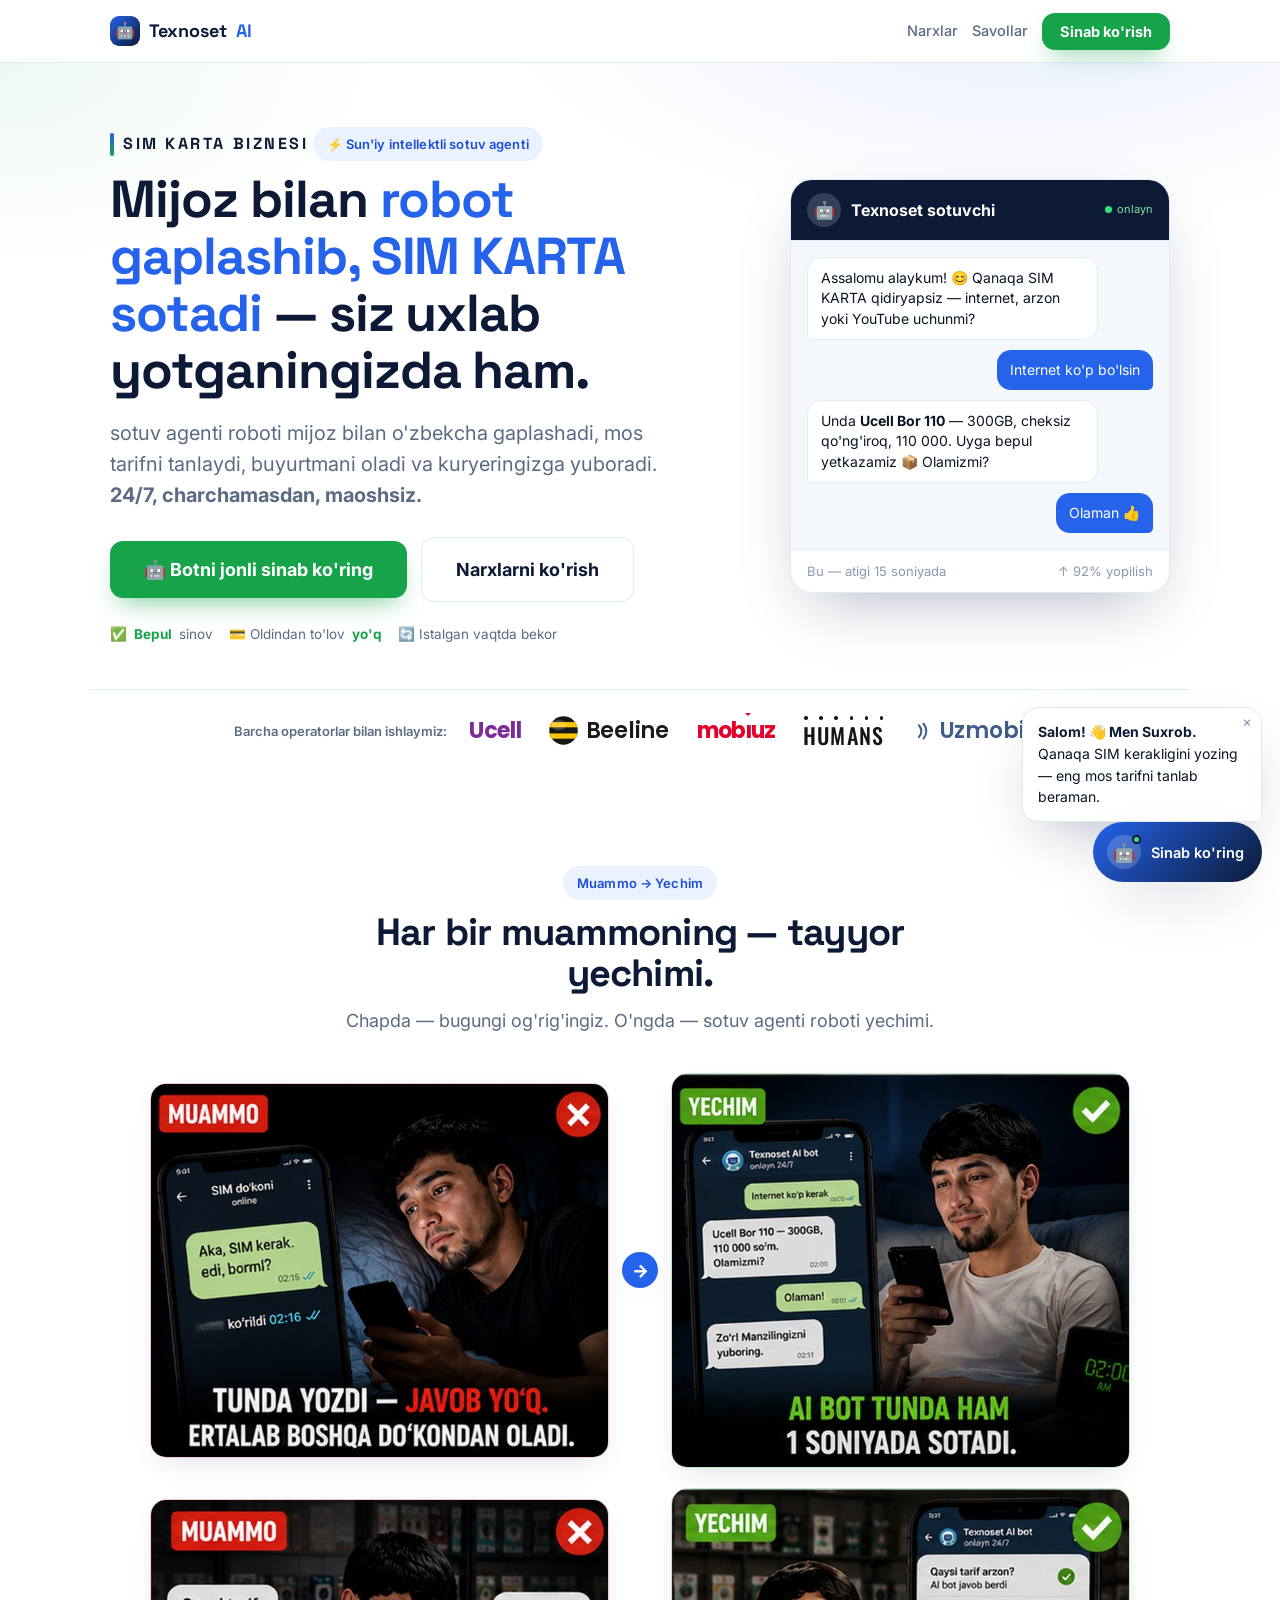
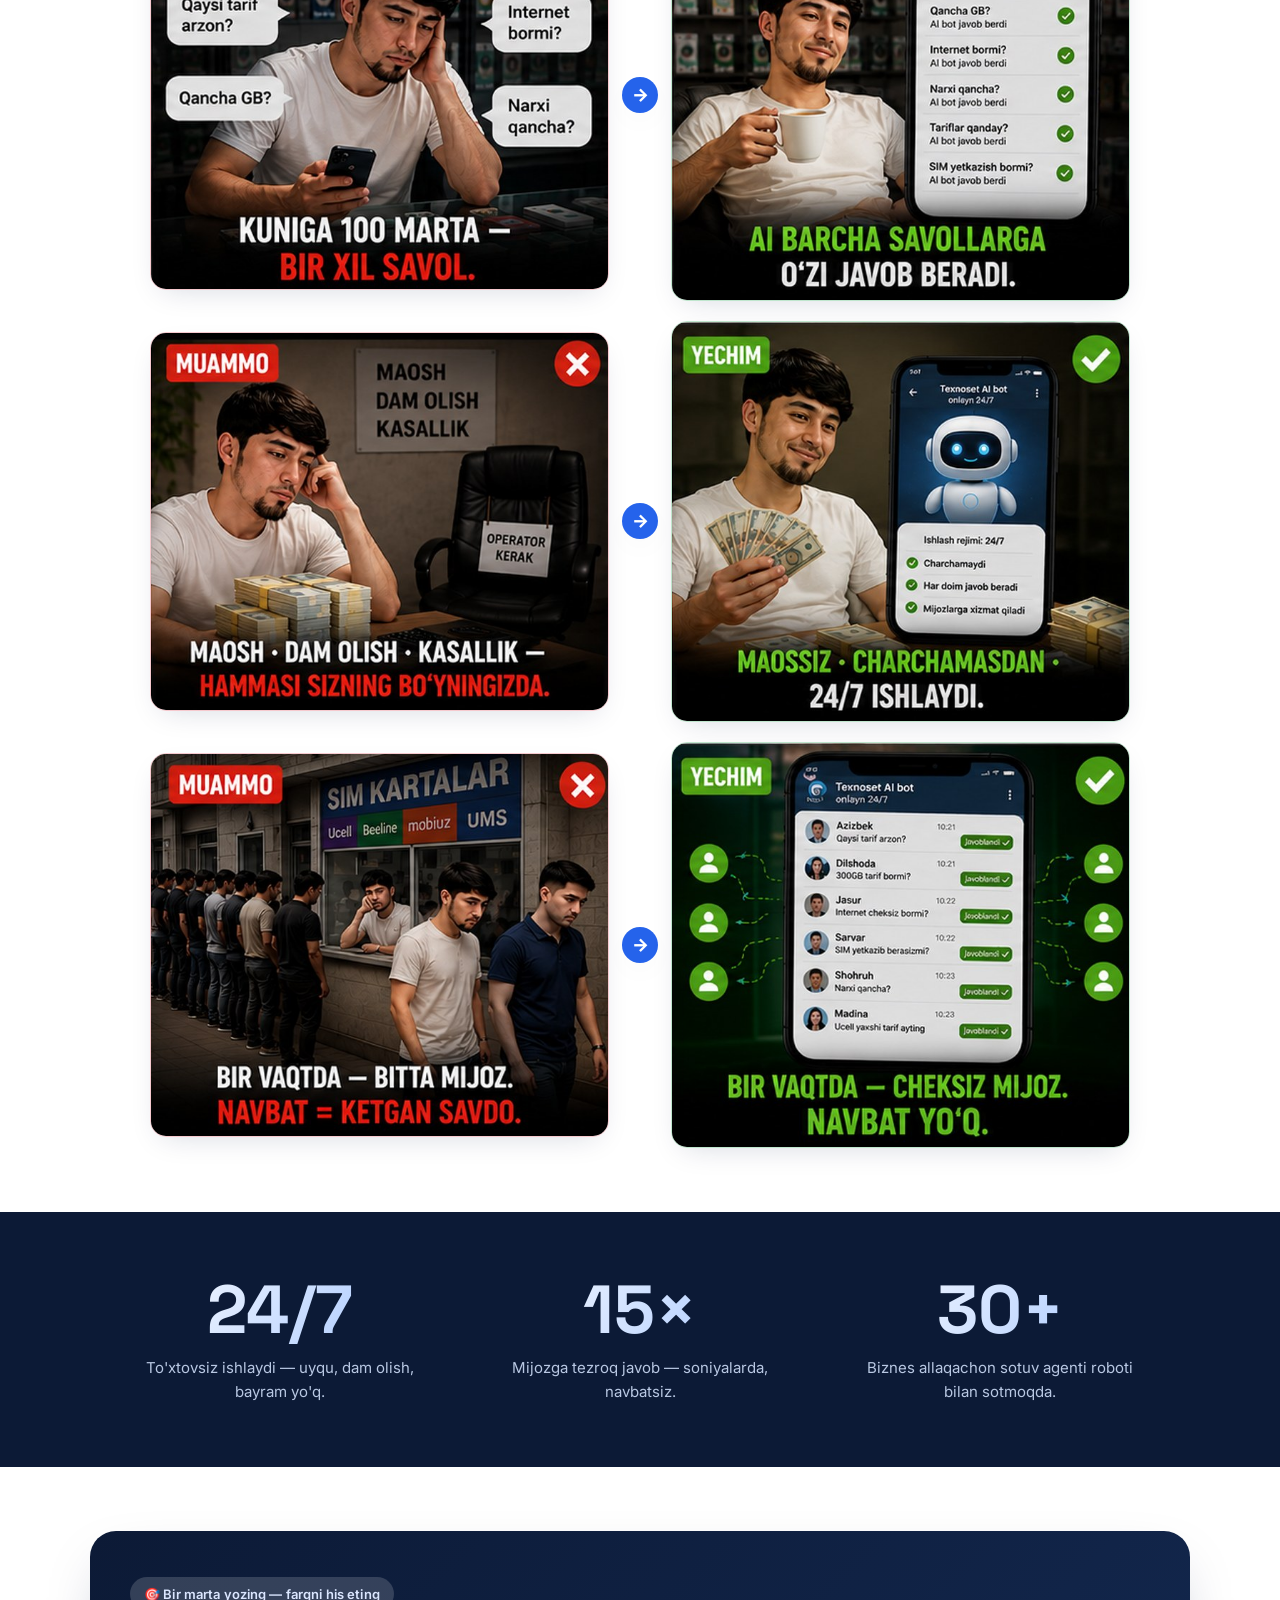
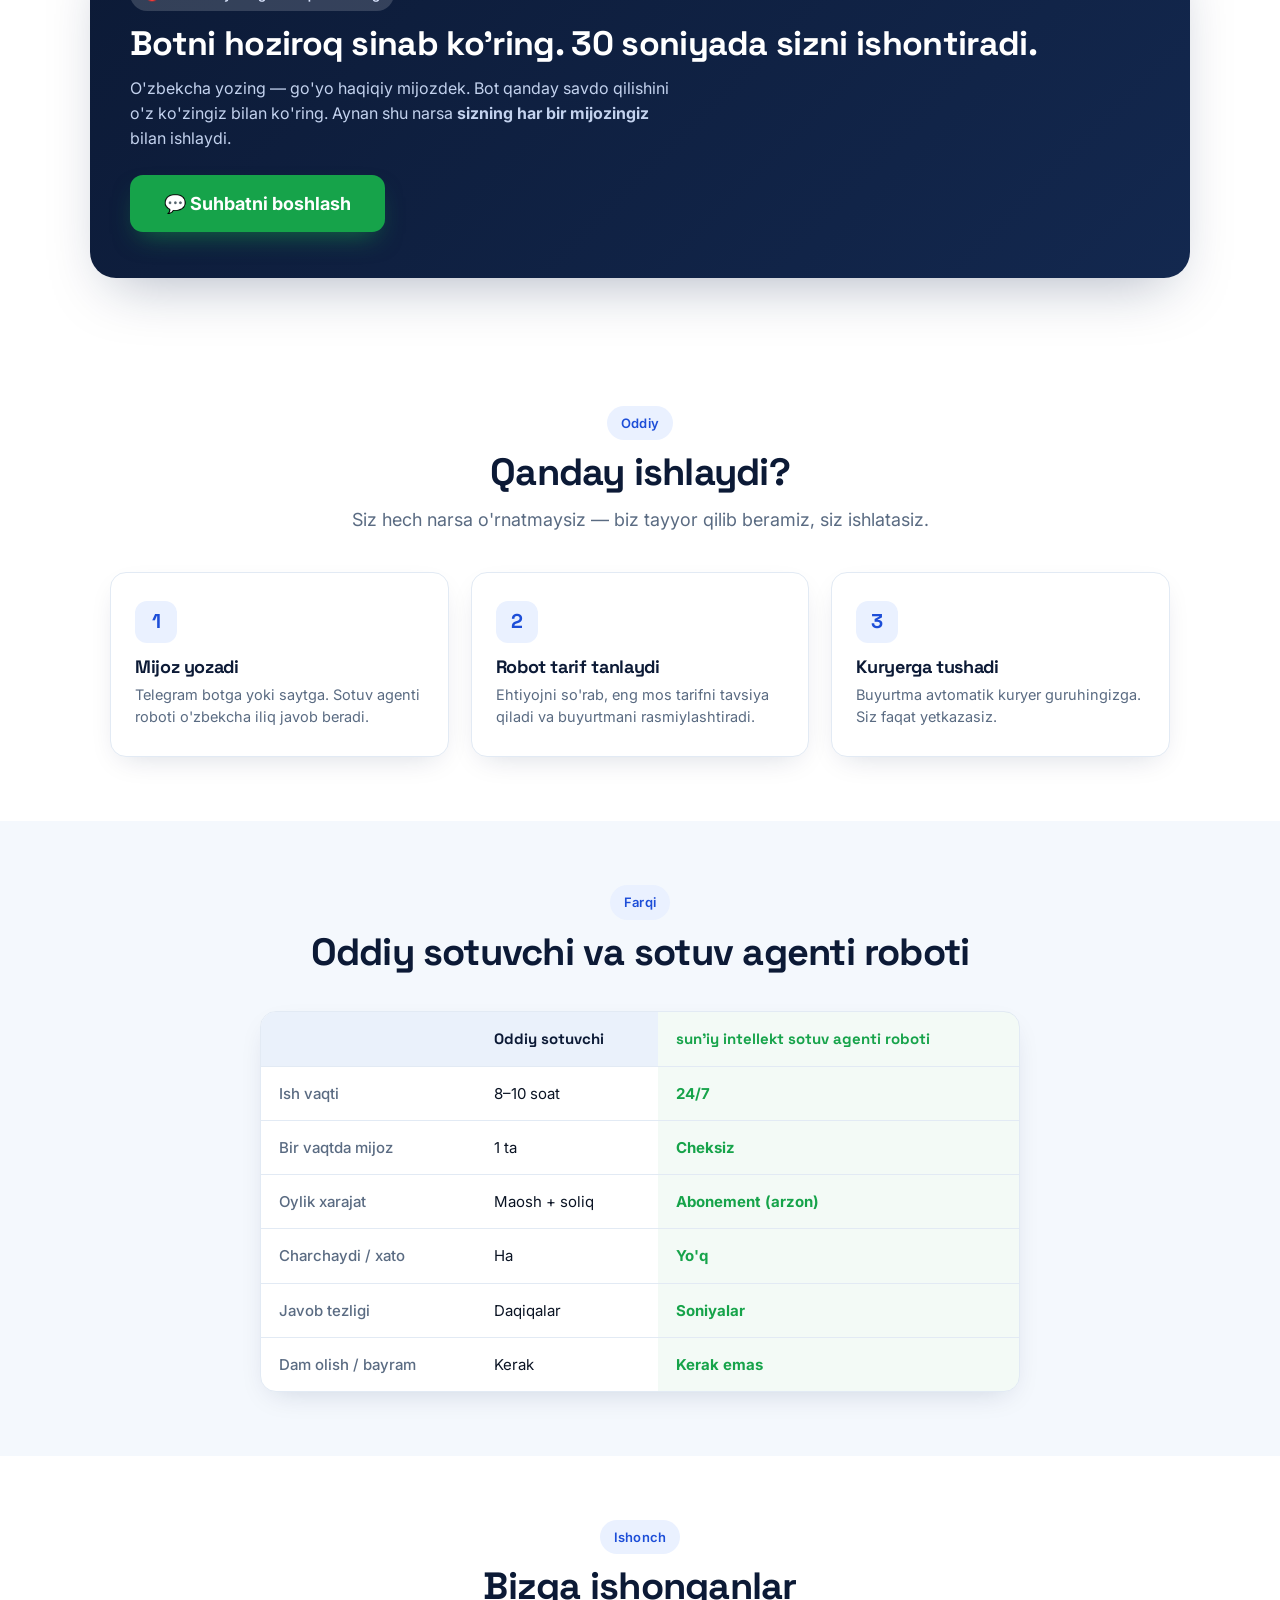
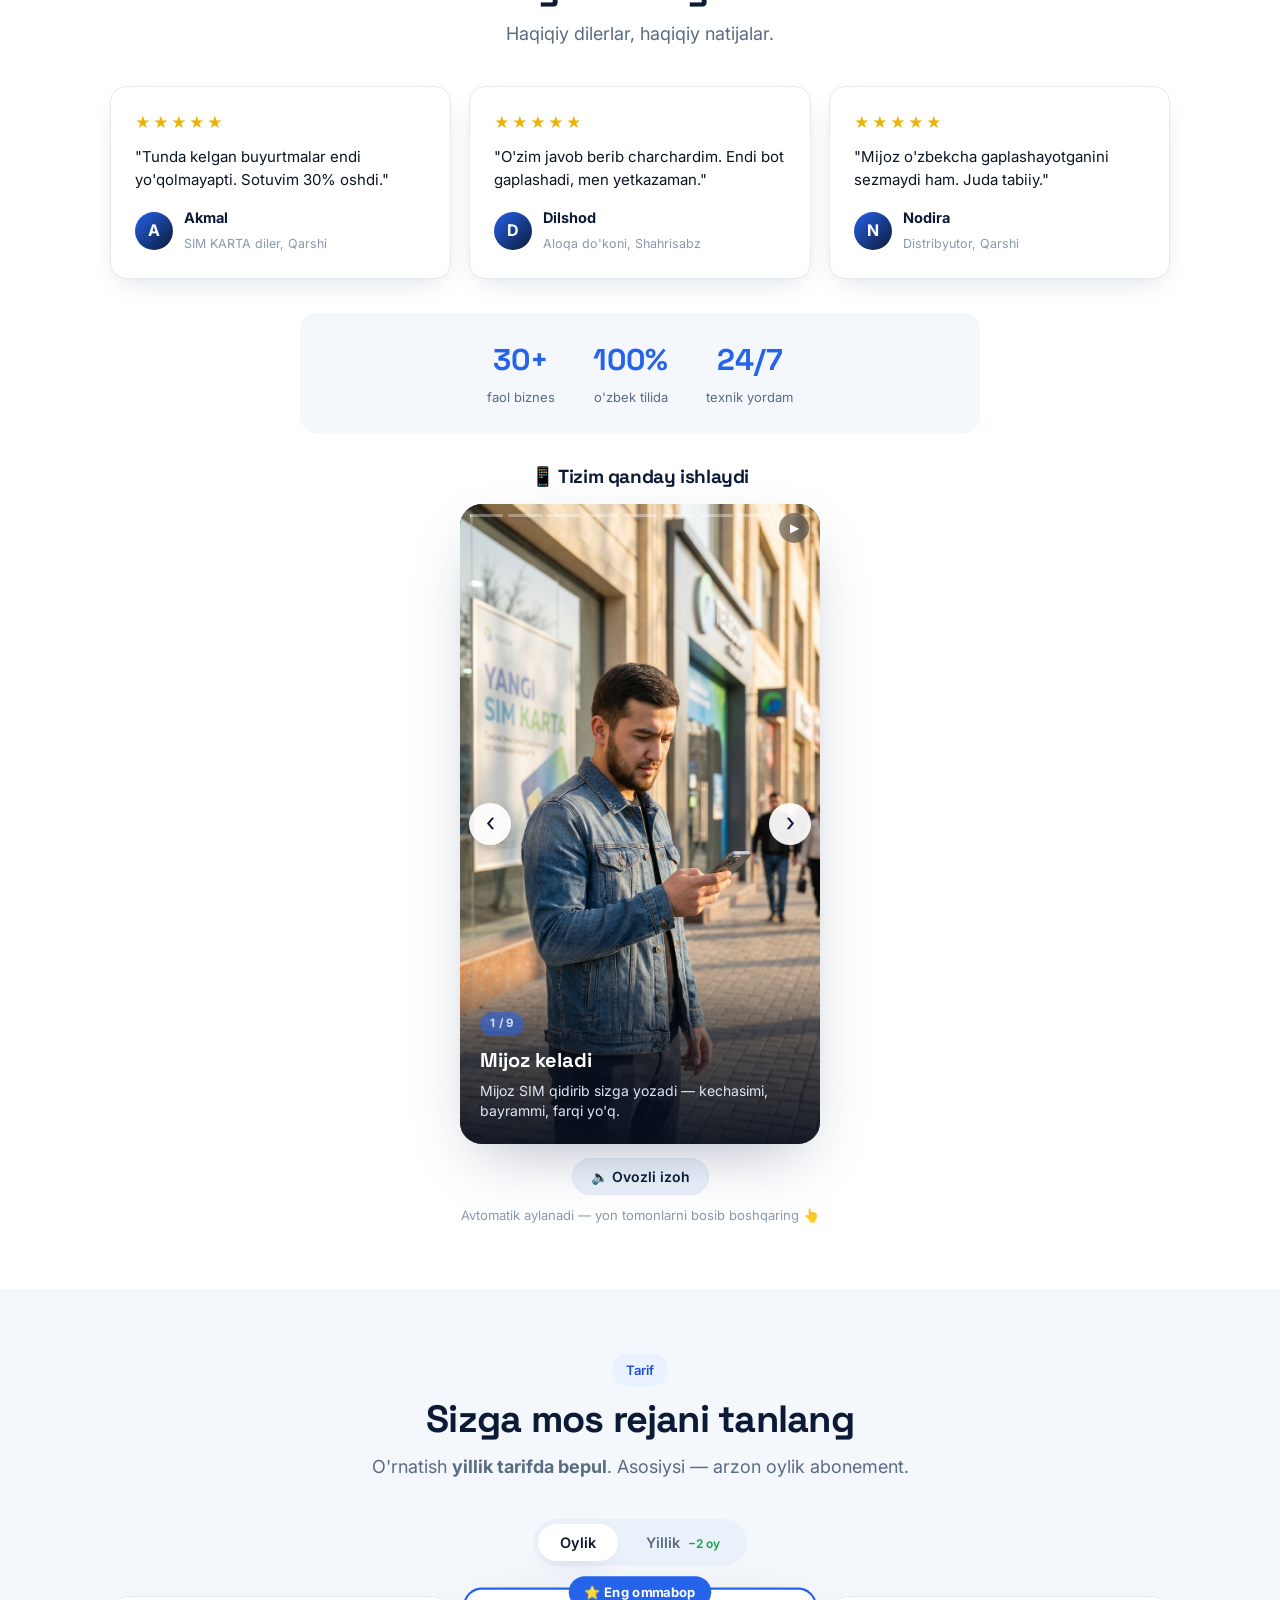
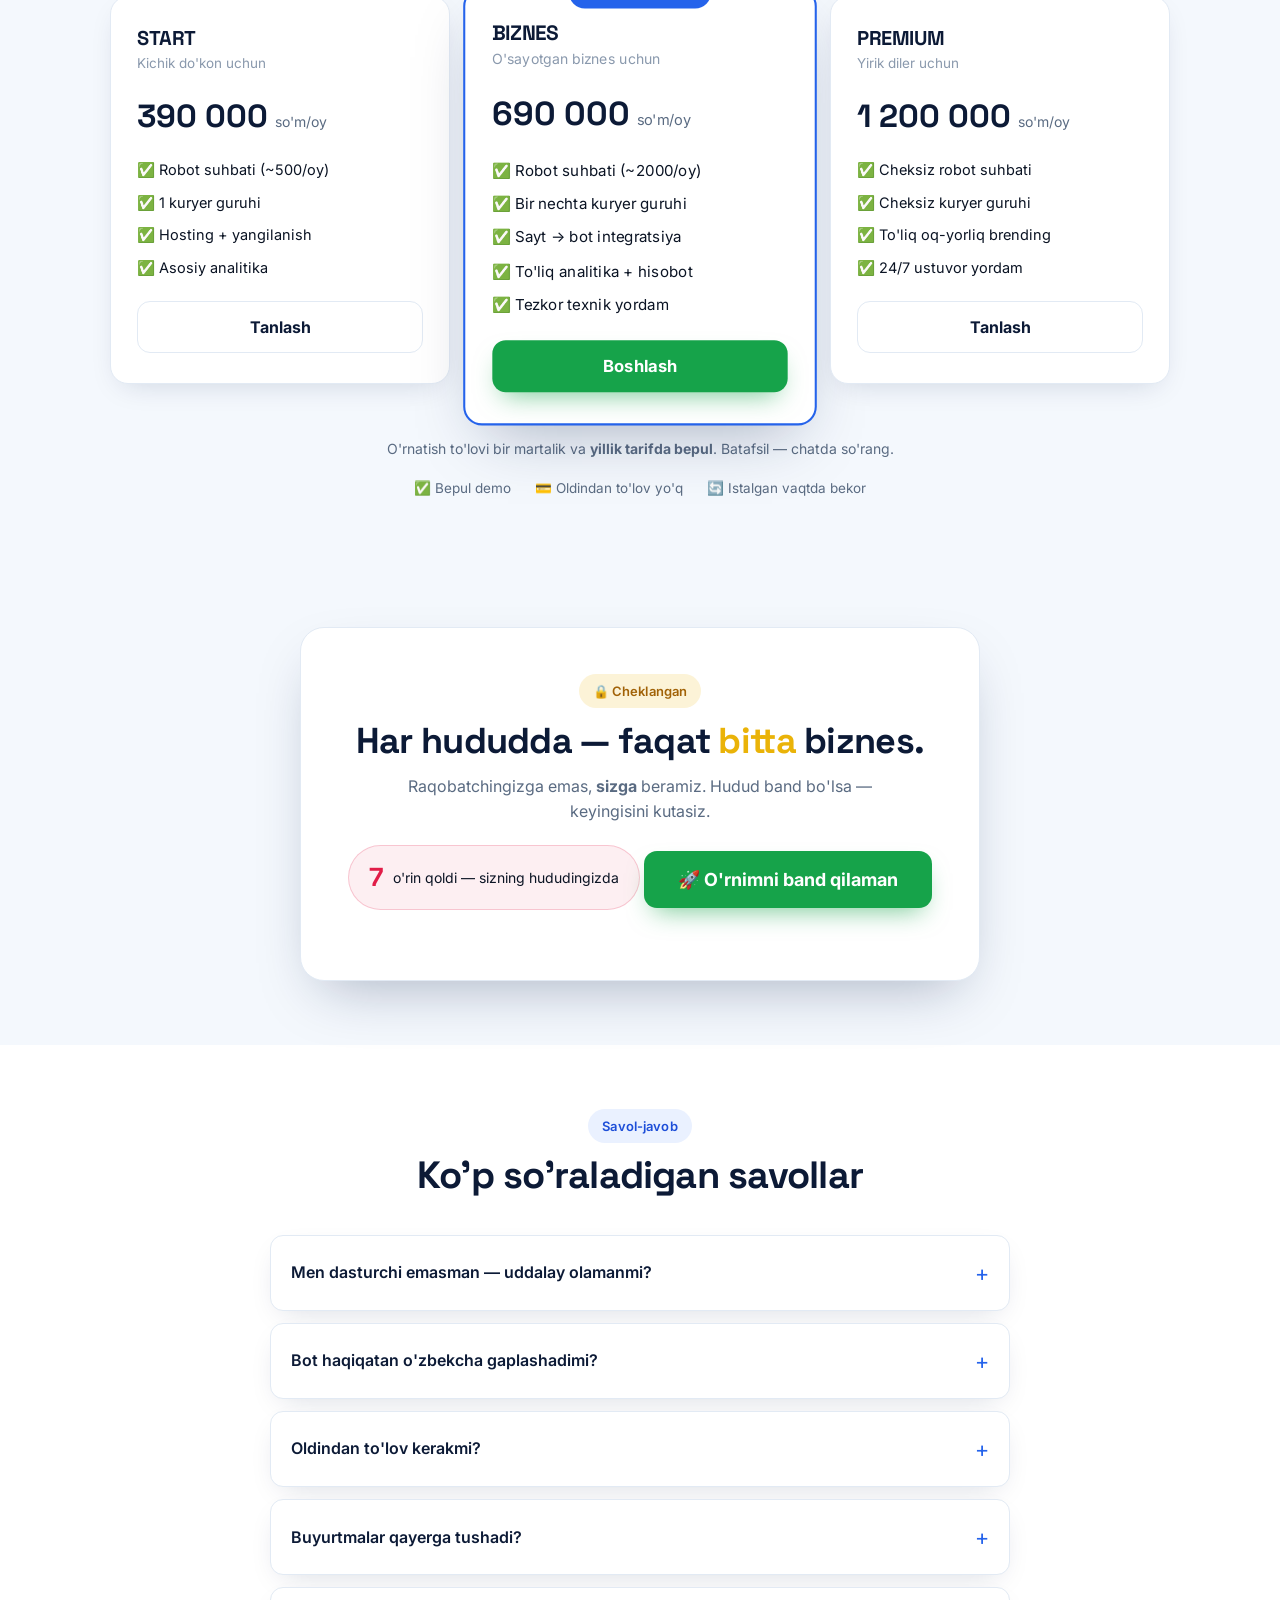
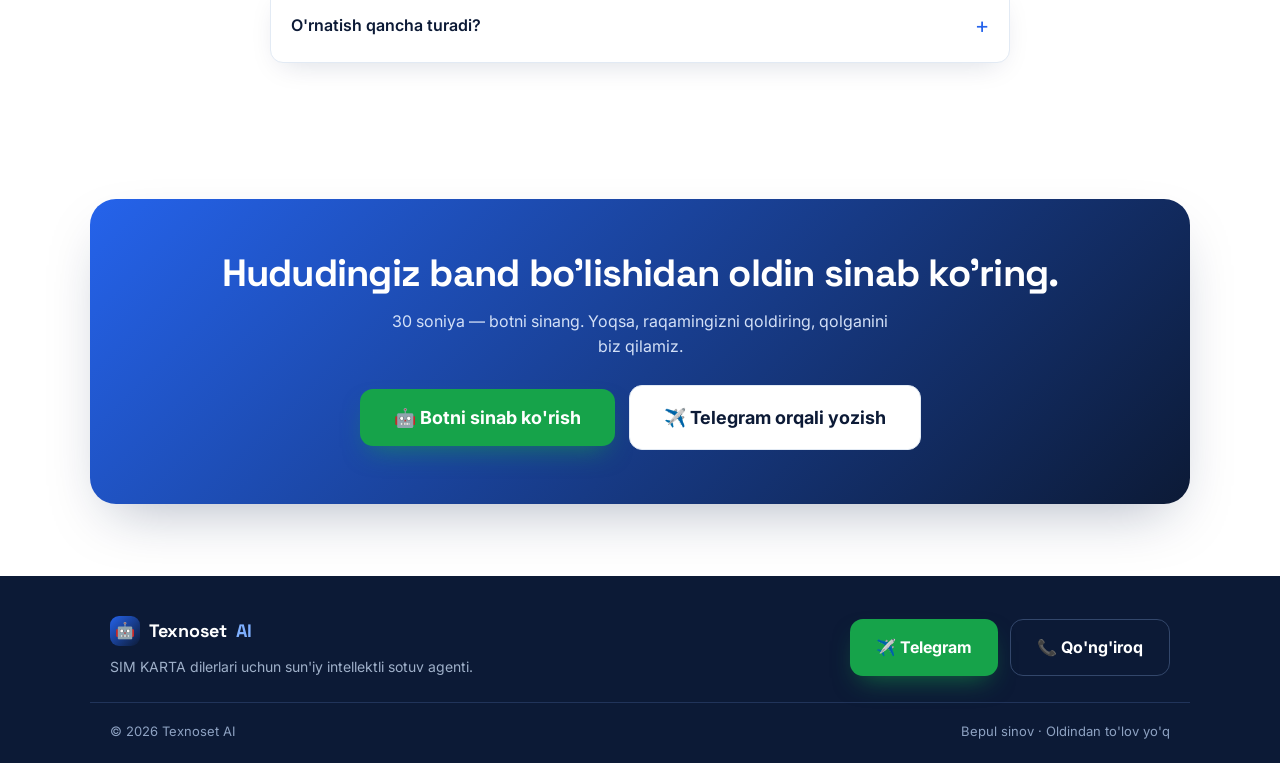
==== commit 5637d588: "fix(landing): 'maossiz' -> 'maoshsiz' (imlo) Co-Authored-By: Claude Opus 4.8 <noreply@anthropic.com>" ====
--- a/landing/index.html
+++ b/landing/index.html
@@ -3,8 +3,8 @@
 <head>
 <meta charset="UTF-8">
 <meta name="viewport" content="width=device-width, initial-scale=1, viewport-fit=cover">
-<title>Sun'iy intellektli sotuv agenti — SIM biznesingiz o'zi sotsin | Texnoset</title>
-<meta name="description" content="SIM-karta dilerlari uchun sun'iy intellekt sotuv agenti roboti: mijoz bilan o'zbekcha gaplashadi, tarif tanlaydi, buyurtma oladi va kuryerga yuboradi. 24/7, maossiz. Bepul sinab ko'ring.">
+<title>Sun'iy intellektli sotuv agenti — SIM KARTA biznesingiz o'zi sotsin | Texnoset</title>
+<meta name="description" content="SIM KARTA dilerlari uchun sun'iy intellekt sotuv agenti roboti: mijoz bilan o'zbekcha gaplashadi, tarif tanlaydi, buyurtma oladi va kuryerga yuboradi. 24/7, maoshsiz. Bepul sinab ko'ring.">
 <link rel="canonical" href="https://developuzb.github.io/simcardbot/">
 <meta name="theme-color" content="#0c1a36">
 
@@ -12,14 +12,14 @@
 <meta property="og:type" content="website">
 <meta property="og:locale" content="uz_UZ">
 <meta property="og:site_name" content="Texnoset AI">
-<meta property="og:title" content="SIM biznesingiz o'zi sotsin — sun'iy intellektli sotuv agenti">
-<meta property="og:description" content="Sotuv agenti roboti mijoz bilan o'zbekcha gaplashadi, tarif tanlaydi, buyurtma oladi. 24/7, maossiz. Bepul sinab ko'ring.">
+<meta property="og:title" content="SIM KARTA biznesingiz o'zi sotsin — sun'iy intellektli sotuv agenti">
+<meta property="og:description" content="Sotuv agenti roboti mijoz bilan o'zbekcha gaplashadi, tarif tanlaydi, buyurtma oladi. 24/7, maoshsiz. Bepul sinab ko'ring.">
 <meta property="og:url" content="https://developuzb.github.io/simcardbot/">
 <meta property="og:image" content="https://developuzb.github.io/simcardbot/assets/og.jpg">
 <meta property="og:image:width" content="1200">
 <meta property="og:image:height" content="630">
 <meta name="twitter:card" content="summary_large_image">
-<meta name="twitter:title" content="SIM biznesingiz o'zi sotsin — sun'iy intellekt sotuv agenti roboti">
+<meta name="twitter:title" content="SIM KARTA biznesingiz o'zi sotsin — sun'iy intellekt sotuv agenti roboti">
 <meta name="twitter:description" content="24/7 mijoz bilan gaplashadi, tarif tanlaydi, buyurtma oladi. Bepul sinab ko'ring.">
 <meta name="twitter:image" content="https://developuzb.github.io/simcardbot/assets/og.jpg">
 
@@ -125,7 +125,7 @@
       <span class="kicker">SIM KARTA BIZNESI</span>
       <span class="eyebrow">⚡ Sun'iy intellektli sotuv agenti</span>
       <h1>Mijoz bilan <span class="hl">robot gaplashib, SIM KARTA sotadi</span> — siz uxlab yotganingizda ham.</h1>
-      <p class="lead">sotuv agenti roboti mijoz bilan o'zbekcha gaplashadi, mos tarifni tanlaydi, buyurtmani oladi va kuryeringizga yuboradi. <b>24/7, charchamasdan, maossiz.</b></p>
+      <p class="lead">sotuv agenti roboti mijoz bilan o'zbekcha gaplashadi, mos tarifni tanlaydi, buyurtmani oladi va kuryeringizga yuboradi. <b>24/7, charchamasdan, maoshsiz.</b></p>
       <div class="hero-cta">
         <button class="btn btn-cta btn-lg" data-openchat aria-label="Botni jonli sinab ko'rish">🤖 Botni jonli sinab ko'ring</button>
         <a class="btn btn-ghost btn-lg" href="#narx">Narxlarni ko'rish</a>
@@ -139,7 +139,7 @@
     <div class="mock" aria-hidden="true">
       <div class="mock-top"><span class="av">🤖</span> <b>Texnoset sotuvchi</b> <span class="live"><i></i> onlayn</span></div>
       <div class="mock-body">
-        <div class="mb b">Assalomu alaykum! 😊 Qanaqa SIM qidiryapsiz — internet, arzon yoki YouTube uchunmi?</div>
+        <div class="mb b">Assalomu alaykum! 😊 Qanaqa SIM KARTA qidiryapsiz — internet, arzon yoki YouTube uchunmi?</div>
         <div class="mb u">Internet ko'p bo'lsin</div>
         <div class="mb b">Unda <b>Ucell Bor 110</b> — 300GB, cheksiz qo'ng'iroq, 110 000. Uyga bepul yetkazamiz 📦 Olamizmi?</div>
         <div class="mb u">Olaman 👍</div>
@@ -191,7 +191,7 @@
       <div class="ps-row reveal">
         <figure class="ps-card bad"><div class="ps-img"><img src="assets/pain-3.jpg?v=4" alt="Operator xarajati: maosh, dam olish, kasallik" loading="lazy"></div></figure>
         <div class="ps-arrow" aria-hidden="true">→</div>
-        <figure class="ps-card good"><div class="ps-img"><img src="assets/sol-3.jpg?v=3" alt="Sotuv agenti roboti maossiz 24/7 ishlaydi" loading="lazy"></div></figure>
+        <figure class="ps-card good"><div class="ps-img"><img src="assets/sol-3.jpg?v=3" alt="Sotuv agenti roboti maoshsiz 24/7 ishlaydi" loading="lazy"></div></figure>
       </div>
       <div class="ps-row reveal">
         <figure class="ps-card bad"><div class="ps-img"><img src="assets/pain-4.jpg?v=4" alt="Uzun navbat, ketgan savdo" loading="lazy"></div></figure>
@@ -260,7 +260,7 @@
   <div class="wrap">
     <div class="sec-head reveal"><span class="eyebrow">Ishonch</span><h2>Bizga ishonganlar</h2><p class="sub">Haqiqiy dilerlar, haqiqiy natijalar.</p></div>
     <div class="rev-grid">
-      <figure class="rev reveal"><div class="stars">★★★★★</div><blockquote>"Tunda kelgan buyurtmalar endi yo'qolmayapti. Sotuvim 30% oshdi."</blockquote><figcaption><span class="ava">A</span><div><b>Akmal</b><small>SIM diler, Qarshi</small></div></figcaption></figure>
+      <figure class="rev reveal"><div class="stars">★★★★★</div><blockquote>"Tunda kelgan buyurtmalar endi yo'qolmayapti. Sotuvim 30% oshdi."</blockquote><figcaption><span class="ava">A</span><div><b>Akmal</b><small>SIM KARTA diler, Qarshi</small></div></figcaption></figure>
       <figure class="rev reveal"><div class="stars">★★★★★</div><blockquote>"O'zim javob berib charchardim. Endi bot gaplashadi, men yetkazaman."</blockquote><figcaption><span class="ava">D</span><div><b>Dilshod</b><small>Aloqa do'koni, Shahrisabz</small></div></figcaption></figure>
       <figure class="rev reveal"><div class="stars">★★★★★</div><blockquote>"Mijoz o'zbekcha gaplashayotganini sezmaydi ham. Juda tabiiy."</blockquote><figcaption><span class="ava">N</span><div><b>Nodira</b><small>Distribyutor, Qarshi</small></div></figcaption></figure>
     </div>
@@ -362,7 +362,7 @@
 <footer class="ftr">
   <div class="wrap ftr-grid">
     <div><a class="logo" href="#top" style="color:#fff"><span class="dot">🤖</span> Texnoset <span style="color:#7fb0ff">AI</span></a>
-      <p style="color:#9fb0c9;margin-top:10px;font-size:14px">SIM dilerlari uchun sun'iy intellektli sotuv agenti.</p></div>
+      <p style="color:#9fb0c9;margin-top:10px;font-size:14px">SIM KARTA dilerlari uchun sun'iy intellektli sotuv agenti.</p></div>
     <div class="ftr-cta">
       <a class="btn btn-cta" id="tgFooter" href="https://t.me/+998770097171" data-tg>✈️ Telegram</a>
       <a class="btn btn-ghost" id="phoneFooter" href="tel:+998770097171" data-phone style="background:transparent;color:#fff;border-color:#33476b">📞 Qo'ng'iroq</a>
@@ -381,8 +381,8 @@
 
 <script src="js/config.js"></script>
 <script src="js/analytics.js" defer></script>
-<script src="js/chat.js?v=2" defer></script>
-<script src="js/stories.js?v=2" defer></script>
+<script src="js/chat.js?v=3" defer></script>
+<script src="js/stories.js?v=3" defer></script>
 <script src="js/main.js" defer></script>
 </body>
 </html>
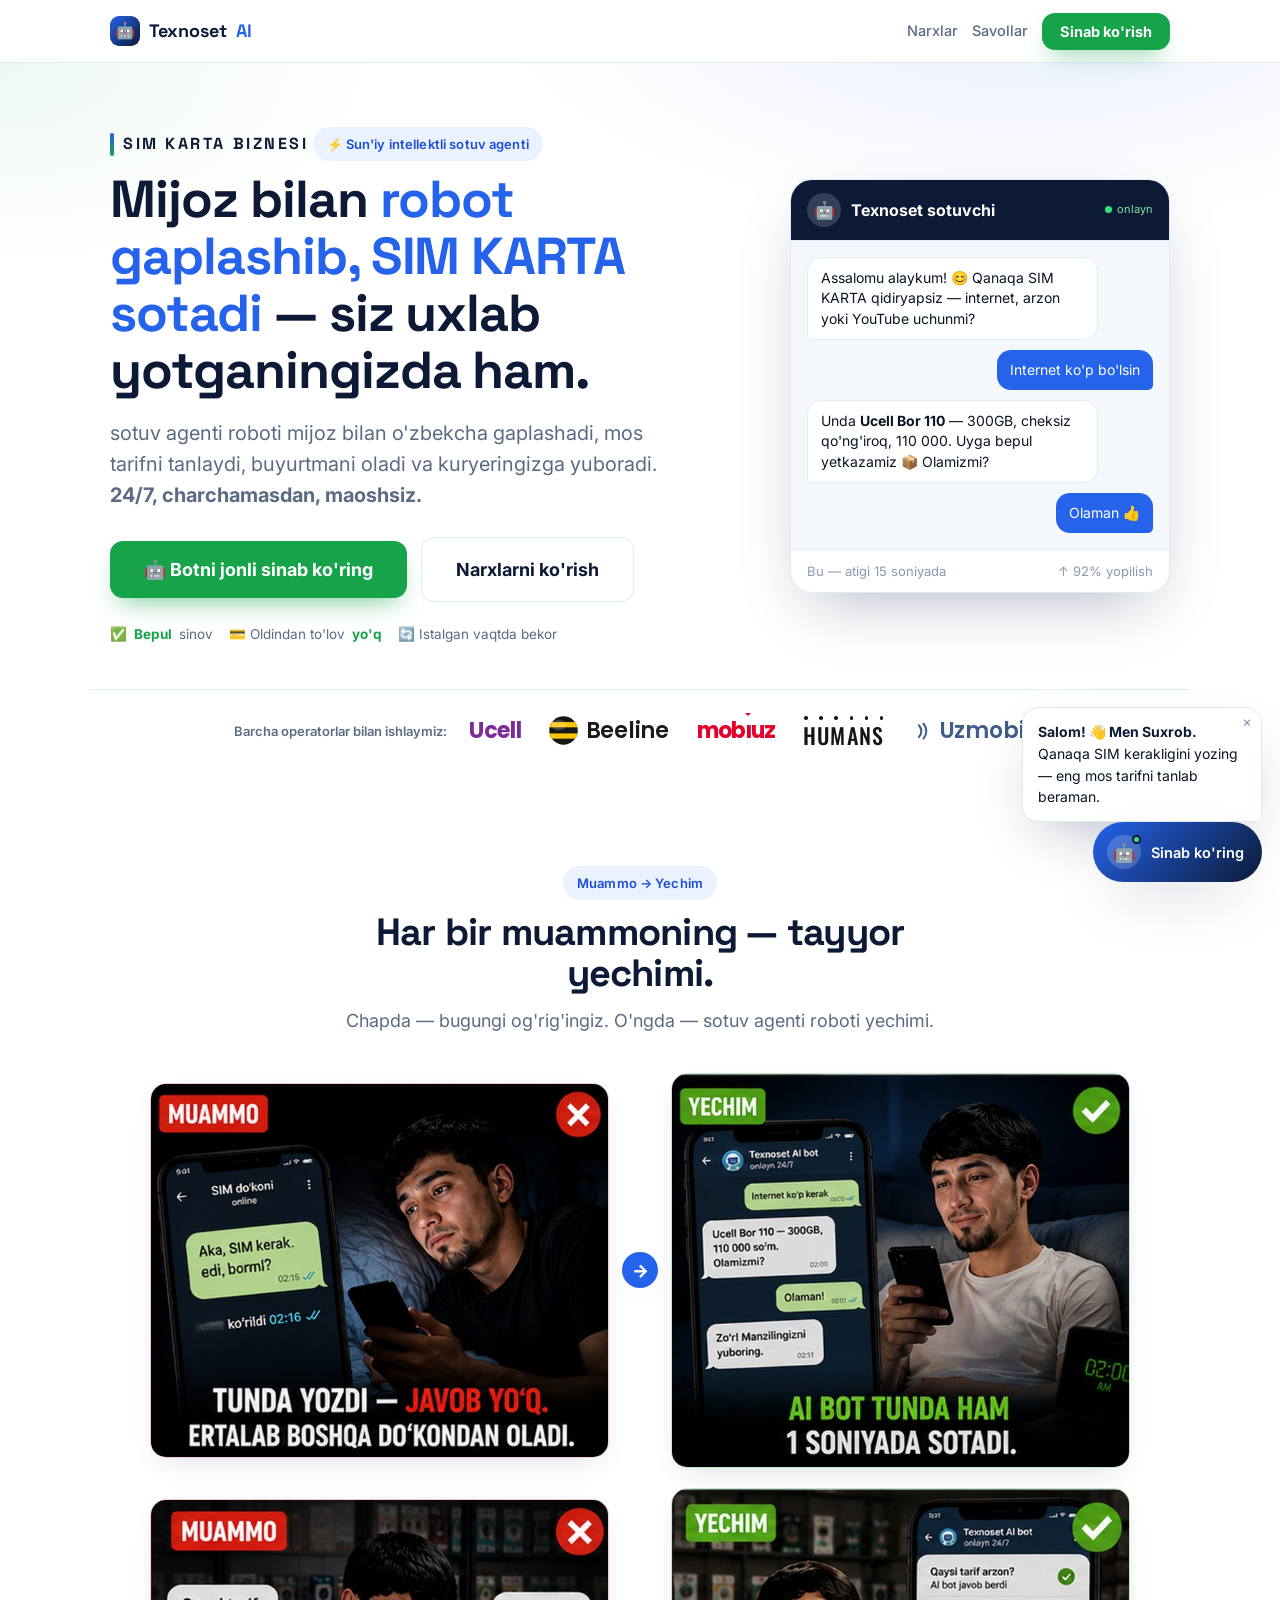
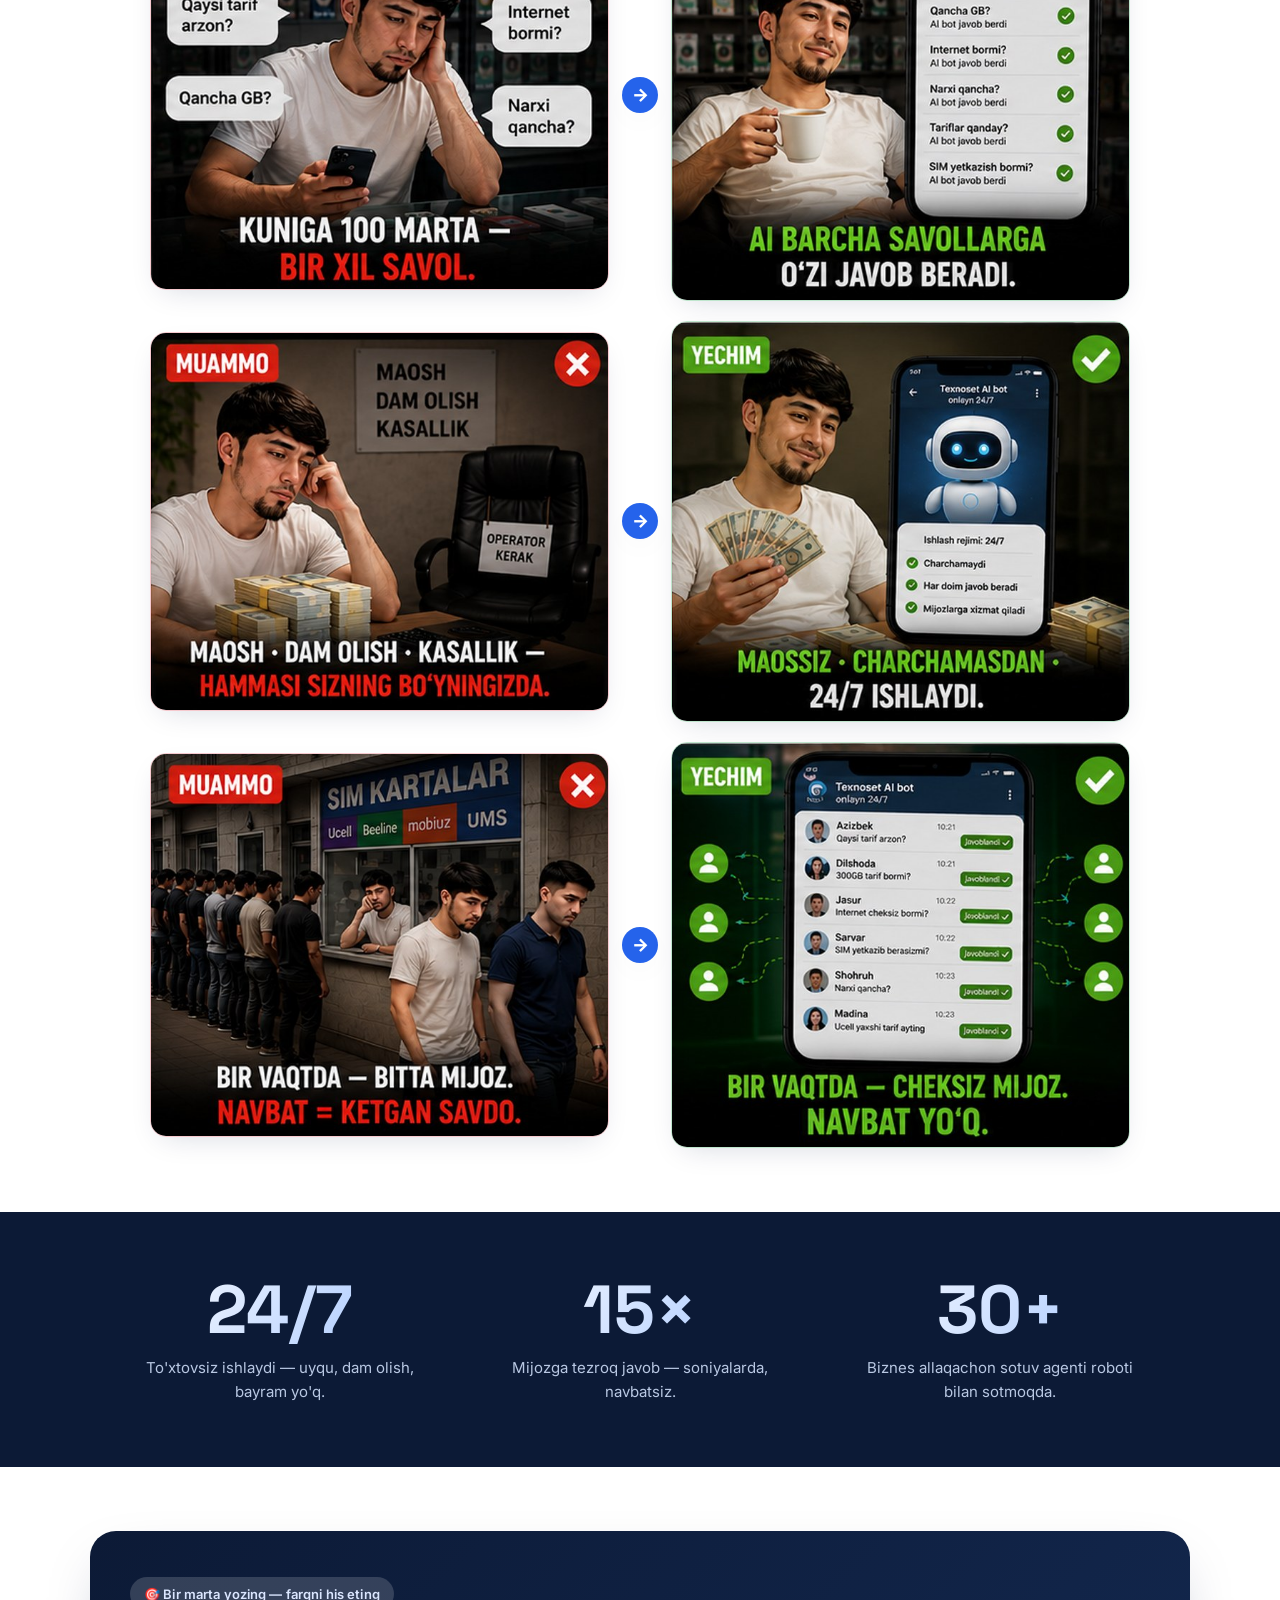
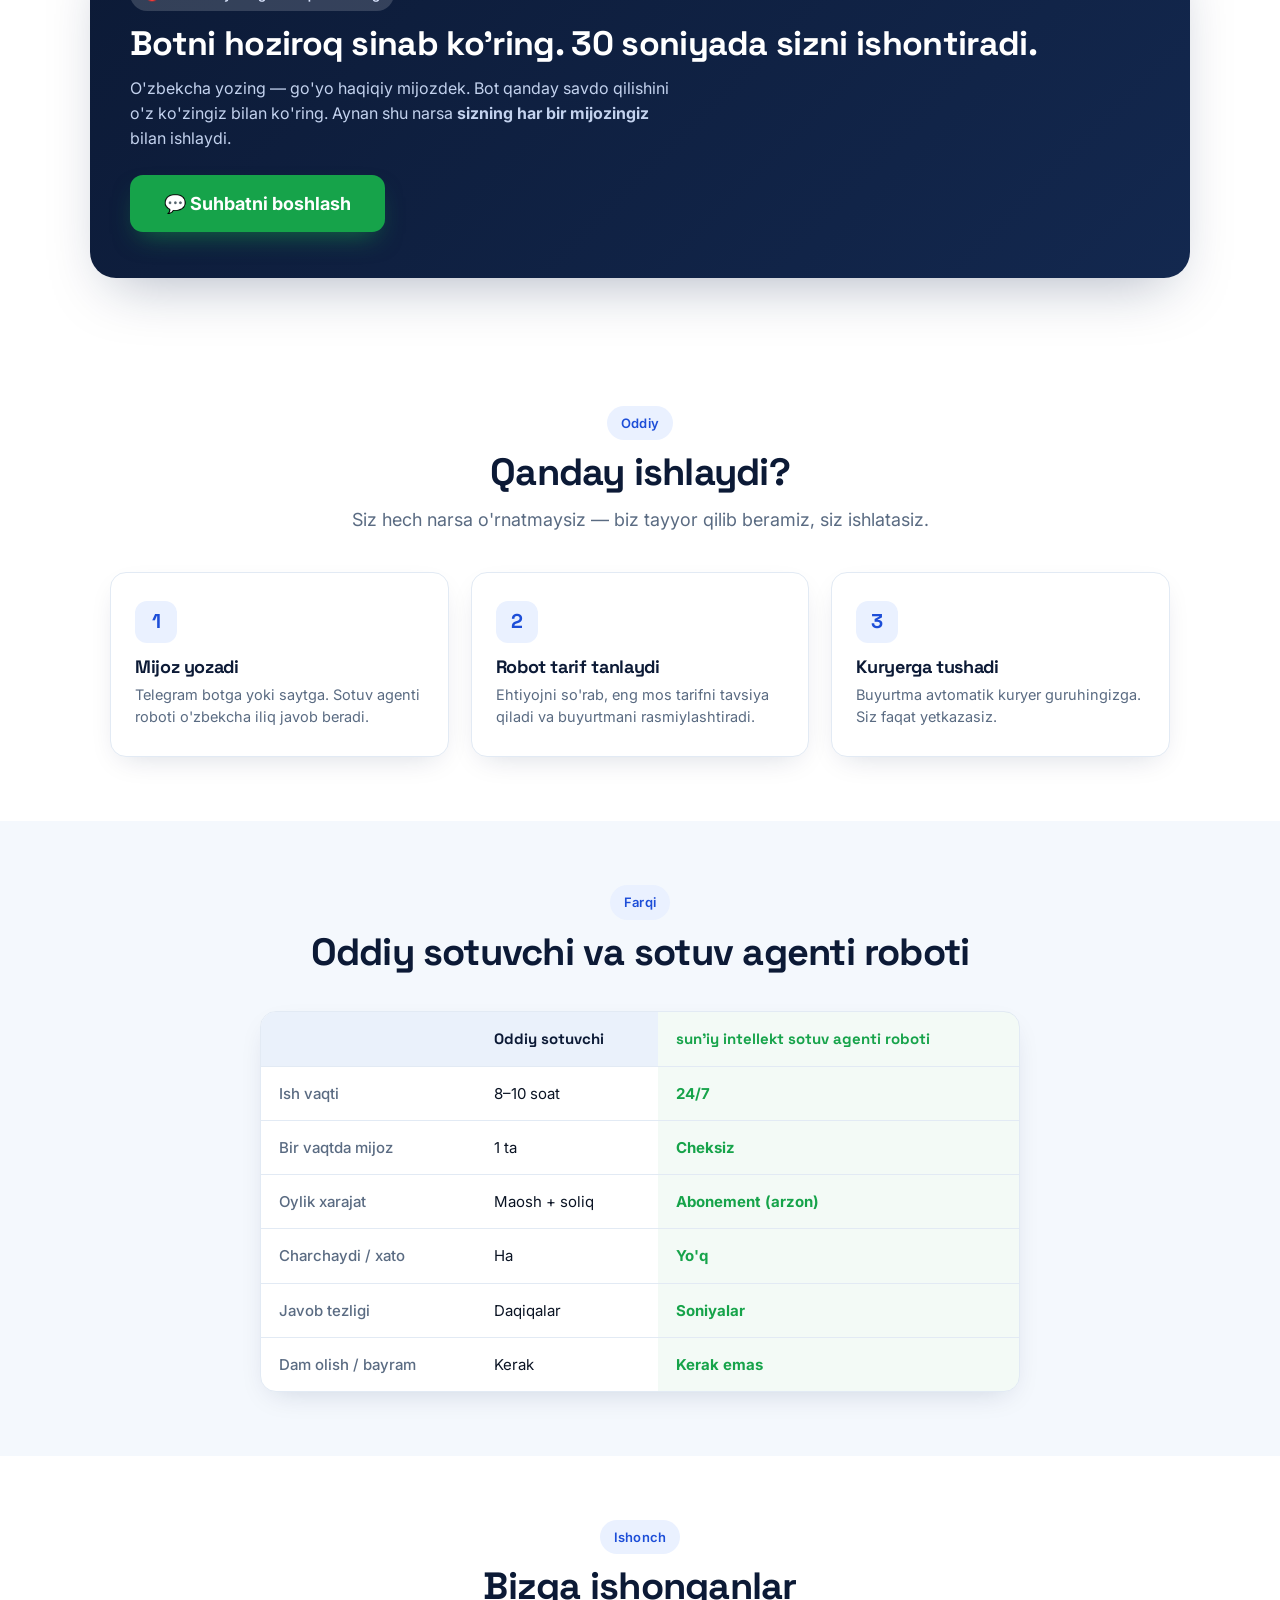
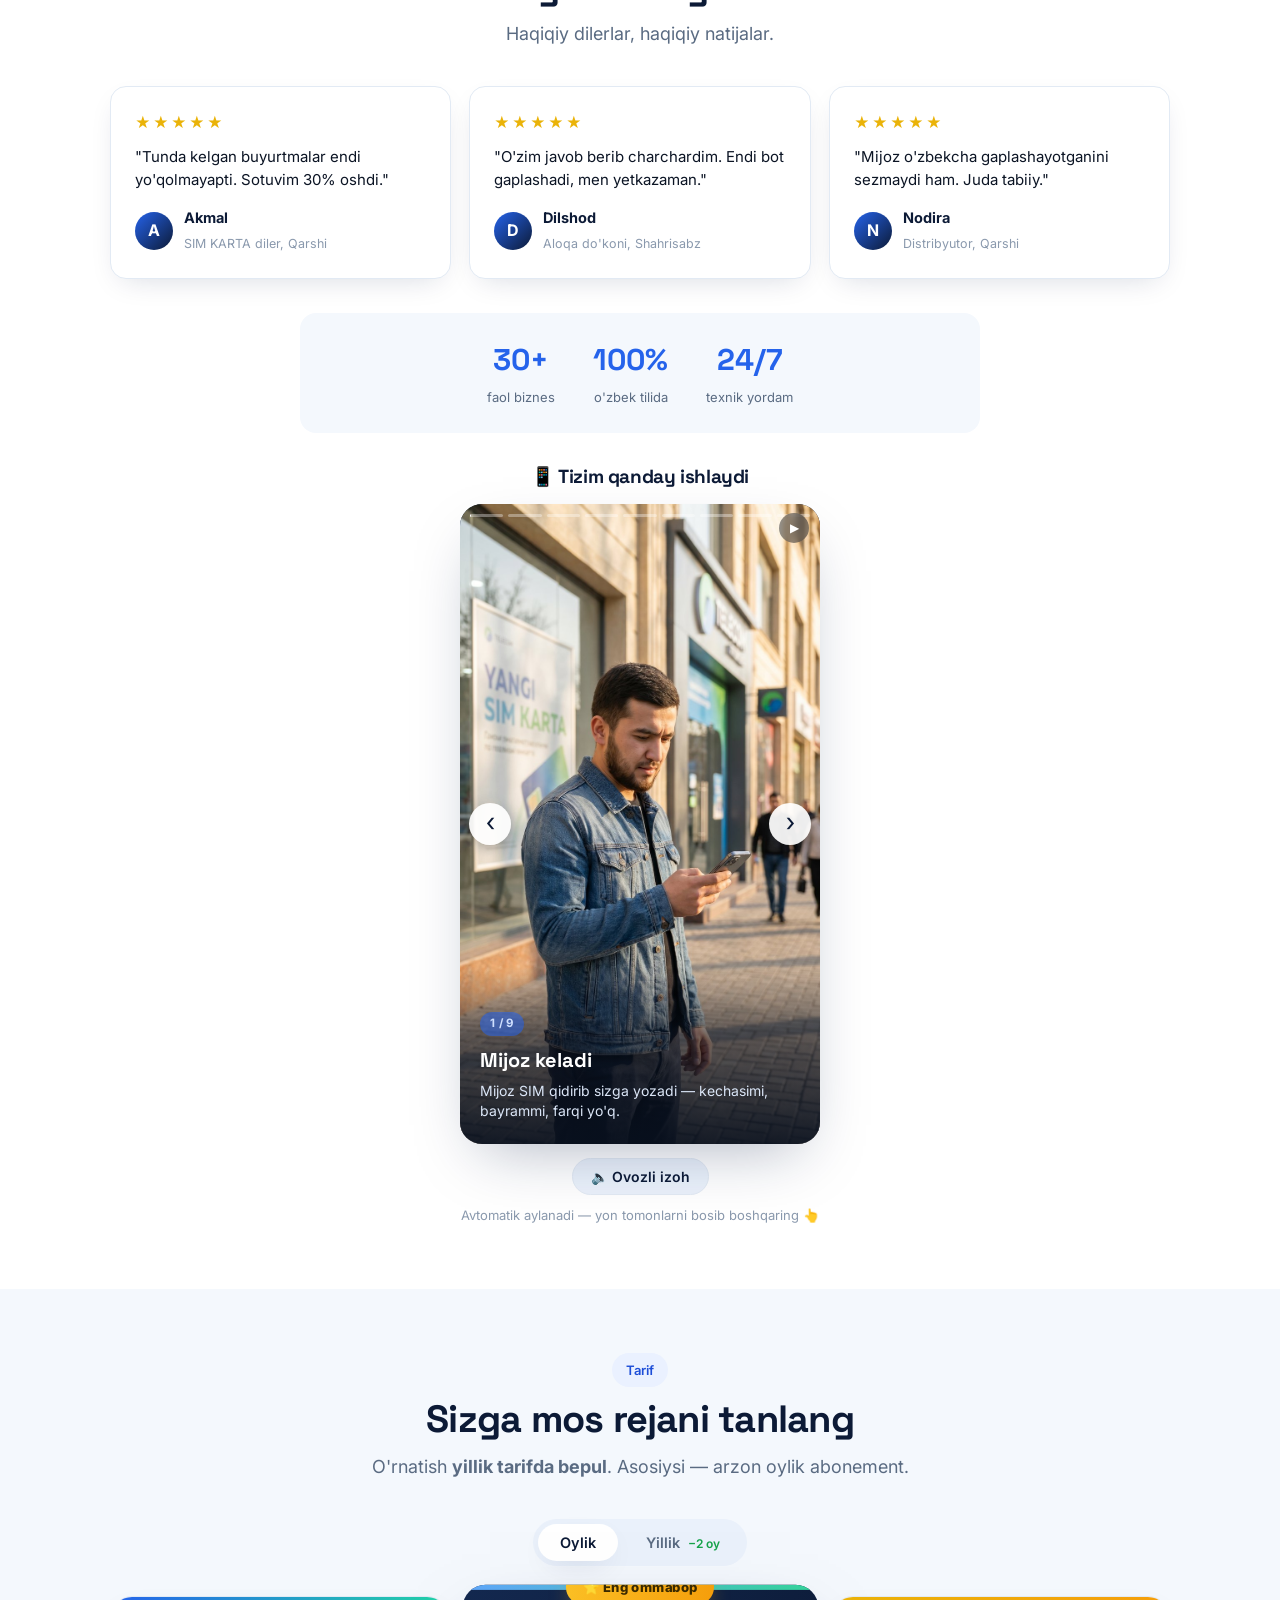
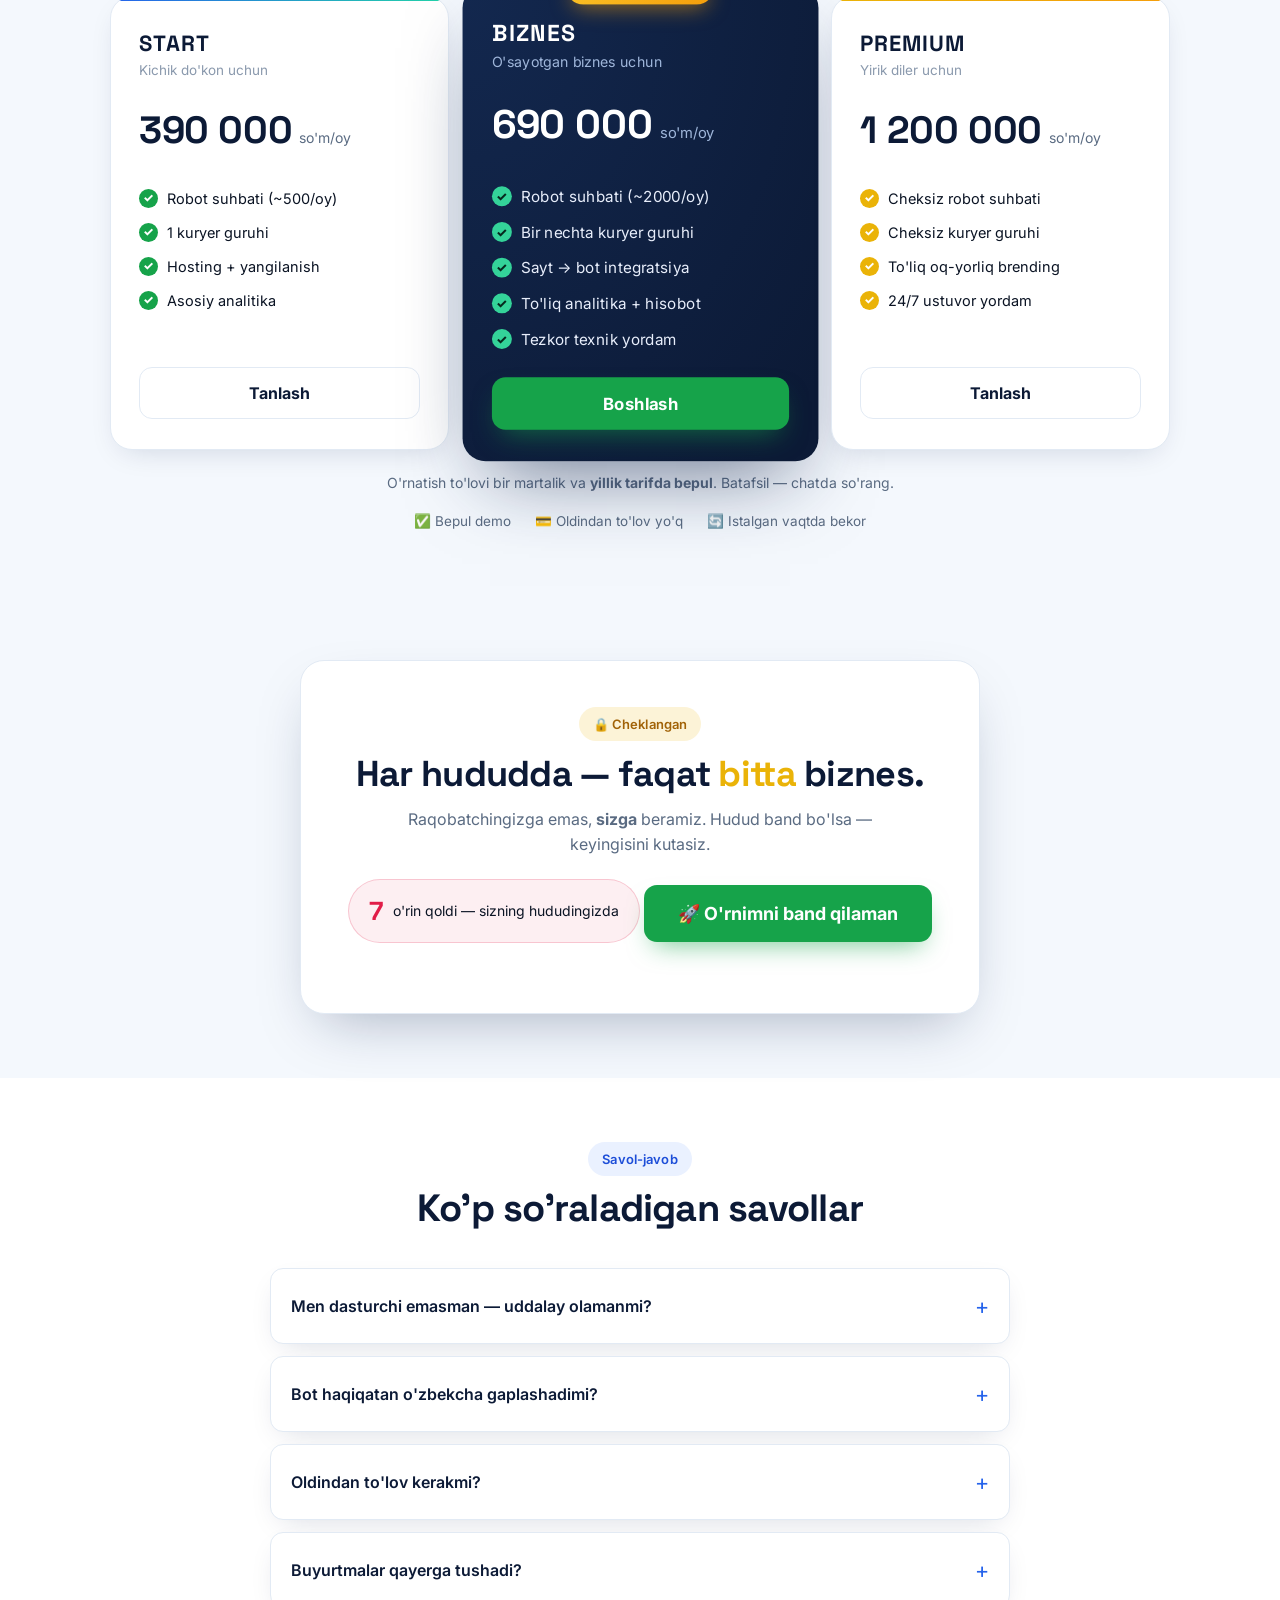
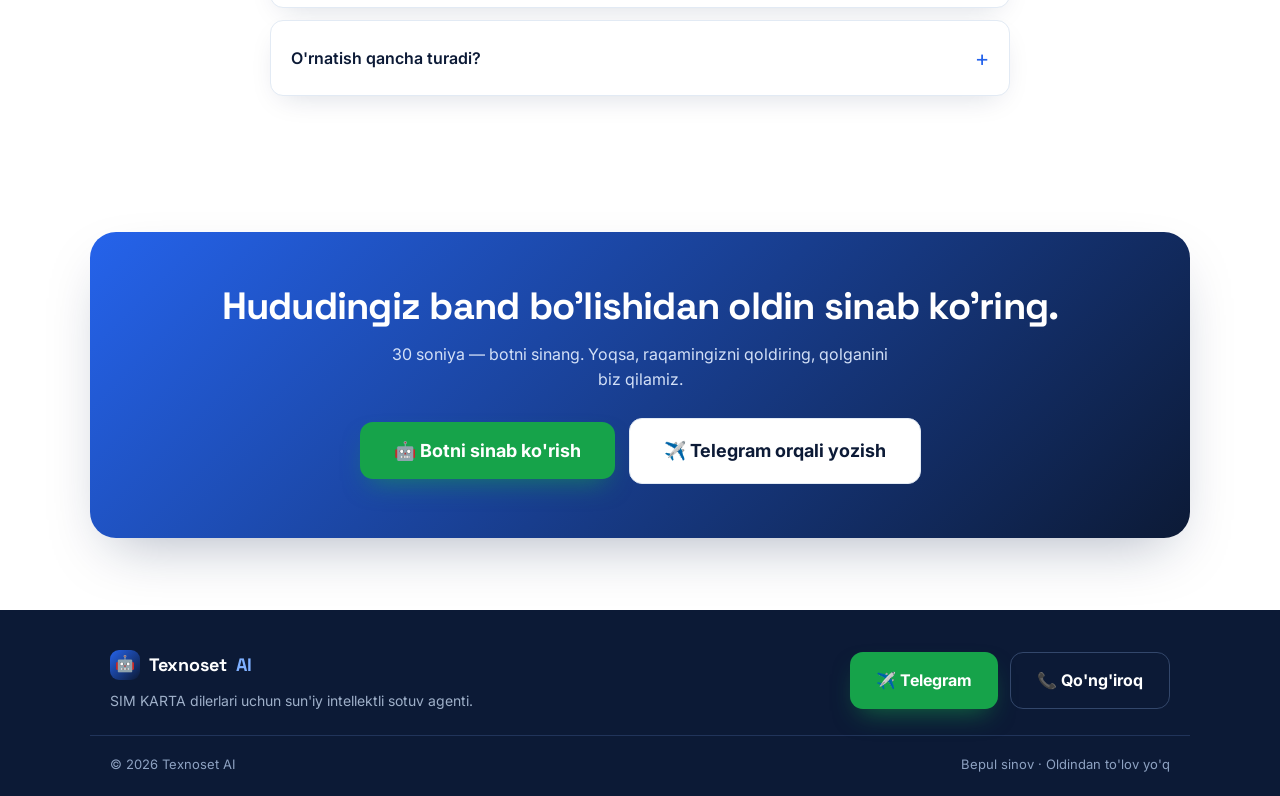
==== commit fd86b3fb: "feat(landing): narx rejalari premium ko'rinish (to'q BIZNES kartasi, oltin PREMIUM, yashil ✓, hover)" ====
--- a/landing/index.html
+++ b/landing/index.html
@@ -102,7 +102,7 @@
     .hdr a.nav{display:none}
   }
 </style>
-<link rel="stylesheet" href="css/styles.css?v=5">
+<link rel="stylesheet" href="css/styles.css?v=6">
 </head>
 <body>
 
@@ -299,20 +299,20 @@
       <div class="plan reveal">
         <h3>START</h3><p class="p-sub">Kichik do'kon uchun</p>
         <div class="price"><span class="amt" data-month="390 000" data-year="325 000">390 000</span><span class="per">so'm/oy</span></div>
-        <ul><li>✅ Robot suhbati (~500/oy)</li><li>✅ 1 kuryer guruhi</li><li>✅ Hosting + yangilanish</li><li>✅ Asosiy analitika</li></ul>
+        <ul><li>Robot suhbati (~500/oy)</li><li>1 kuryer guruhi</li><li>Hosting + yangilanish</li><li>Asosiy analitika</li></ul>
         <button class="btn btn-ghost" data-plan-order="start">Tanlash</button>
       </div>
       <div class="plan featured reveal">
         <div class="badge">⭐ Eng ommabop</div>
         <h3>BIZNES</h3><p class="p-sub">O'sayotgan biznes uchun</p>
         <div class="price"><span class="amt" data-month="690 000" data-year="575 000">690 000</span><span class="per">so'm/oy</span></div>
-        <ul><li>✅ Robot suhbati (~2000/oy)</li><li>✅ Bir nechta kuryer guruhi</li><li>✅ Sayt → bot integratsiya</li><li>✅ To'liq analitika + hisobot</li><li>✅ Tezkor texnik yordam</li></ul>
+        <ul><li>Robot suhbati (~2000/oy)</li><li>Bir nechta kuryer guruhi</li><li>Sayt → bot integratsiya</li><li>To'liq analitika + hisobot</li><li>Tezkor texnik yordam</li></ul>
         <button class="btn btn-cta" data-plan-order="biznes">Boshlash</button>
       </div>
-      <div class="plan reveal">
+      <div class="plan premium reveal">
         <h3>PREMIUM</h3><p class="p-sub">Yirik diler uchun</p>
         <div class="price"><span class="amt" data-month="1 200 000" data-year="1 000 000">1 200 000</span><span class="per">so'm/oy</span></div>
-        <ul><li>✅ Cheksiz robot suhbati</li><li>✅ Cheksiz kuryer guruhi</li><li>✅ To'liq oq-yorliq brending</li><li>✅ 24/7 ustuvor yordam</li></ul>
+        <ul><li>Cheksiz robot suhbati</li><li>Cheksiz kuryer guruhi</li><li>To'liq oq-yorliq brending</li><li>24/7 ustuvor yordam</li></ul>
         <button class="btn btn-ghost" data-plan-order="premium">Tanlash</button>
       </div>
     </div>
--- a/landing/css/styles.css
+++ b/landing/css/styles.css
@@ -94,18 +94,31 @@
 .tg{border:none;background:transparent;padding:10px 22px;border-radius:999px;cursor:pointer;font-family:inherit;font-weight:600;font-size:14.5px;color:var(--mut)}
 .tg.active{background:#fff;color:var(--navy);box-shadow:var(--sh)}
 .tg .save{color:var(--green);font-size:12px;margin-left:4px}
-.plans{display:grid;grid-template-columns:repeat(3,1fr);gap:20px;align-items:start}
-.plan{background:#fff;border:1px solid var(--line);border-radius:18px;padding:30px 26px;box-shadow:var(--sh);position:relative}
-.plan h3{font-family:"Space Grotesk";font-size:20px;color:var(--navy)}
-.plan .p-sub{color:var(--dim);font-size:13.5px;margin:4px 0 18px}
-.plan .price{display:flex;align-items:baseline;gap:7px;margin-bottom:18px}
-.plan .amt{font-family:"Space Grotesk";font-size:32px;font-weight:700;color:var(--navy)}
+.plans{display:grid;grid-template-columns:repeat(3,1fr);gap:22px;align-items:stretch}
+.plan{background:#fff;border:1px solid var(--line);border-radius:22px;padding:34px 28px 30px;box-shadow:var(--sh);position:relative;display:flex;flex-direction:column;overflow:hidden;transition:transform .22s ease,box-shadow .22s ease}
+.plan::before{content:"";position:absolute;top:0;left:0;right:0;height:4px;background:linear-gradient(90deg,var(--blue),#22d3a8)}
+.plan:hover{transform:translateY(-6px);box-shadow:var(--sh2)}
+.plan h3{font-family:"Space Grotesk";font-size:22px;color:var(--navy);letter-spacing:.04em}
+.plan .p-sub{color:var(--dim);font-size:13.5px;margin:5px 0 20px}
+.plan .price{display:flex;align-items:baseline;gap:7px;margin-bottom:6px}
+.plan .amt{font-family:"Space Grotesk";font-size:clamp(30px,3.4vw,38px);font-weight:700;color:var(--navy);letter-spacing:-.01em}
 .plan .per{color:var(--mut);font-size:14px}
-.plan ul{list-style:none;display:flex;flex-direction:column;gap:10px;margin-bottom:22px}
-.plan li{font-size:14.5px;color:var(--ink)}
+.plan ul{list-style:none;display:flex;flex-direction:column;gap:13px;margin:22px 0 26px;flex:1}
+.plan li{font-size:14.5px;color:var(--ink);padding-left:28px;position:relative;line-height:1.45}
+.plan li::before{content:"✓";position:absolute;left:0;top:1px;width:19px;height:19px;display:grid;place-items:center;border-radius:50%;background:var(--green);color:#fff;font-size:12px;font-weight:800}
 .plan .btn{width:100%}
-.plan.featured{border:2px solid var(--blue);box-shadow:var(--sh2);transform:scale(1.04)}
-.plan.featured .badge{position:absolute;top:-13px;left:50%;transform:translateX(-50%);background:var(--blue);color:#fff;font-size:12.5px;font-weight:700;padding:6px 15px;border-radius:999px;white-space:nowrap}
+.plan.premium::before{background:linear-gradient(90deg,#eab308,#f59e0b)}
+.plan.premium li::before{background:#eab308}
+.plan.featured{background:radial-gradient(130% 130% at 0% 0%,var(--navy2),var(--navy));border:none;color:#fff;transform:scale(1.05);box-shadow:0 34px 74px -26px rgba(12,30,70,.6)}
+.plan.featured::before{background:linear-gradient(90deg,#60a5fa,#34d399);height:5px}
+.plan.featured h3{color:#fff}
+.plan.featured .p-sub{color:#9fb6da}
+.plan.featured .amt{color:#fff}
+.plan.featured .per{color:#9fb6da}
+.plan.featured li{color:#e8eefb}
+.plan.featured li::before{background:#34d399;color:#06281d}
+.plan.featured:hover{transform:scale(1.05) translateY(-6px)}
+.plan.featured .badge{position:absolute;top:-14px;left:50%;transform:translateX(-50%);background:linear-gradient(90deg,#fbbf24,#f59e0b);color:#3a2a00;font-size:12.5px;font-weight:800;padding:7px 16px;border-radius:999px;white-space:nowrap;box-shadow:0 8px 20px -6px rgba(245,158,11,.6)}
 .setup-note{text-align:center;color:var(--mut);font-size:14px;margin-top:22px}
 .risk-bar{display:flex;justify-content:center;gap:24px;flex-wrap:wrap;margin-top:18px;color:var(--mut);font-size:13.5px}
 
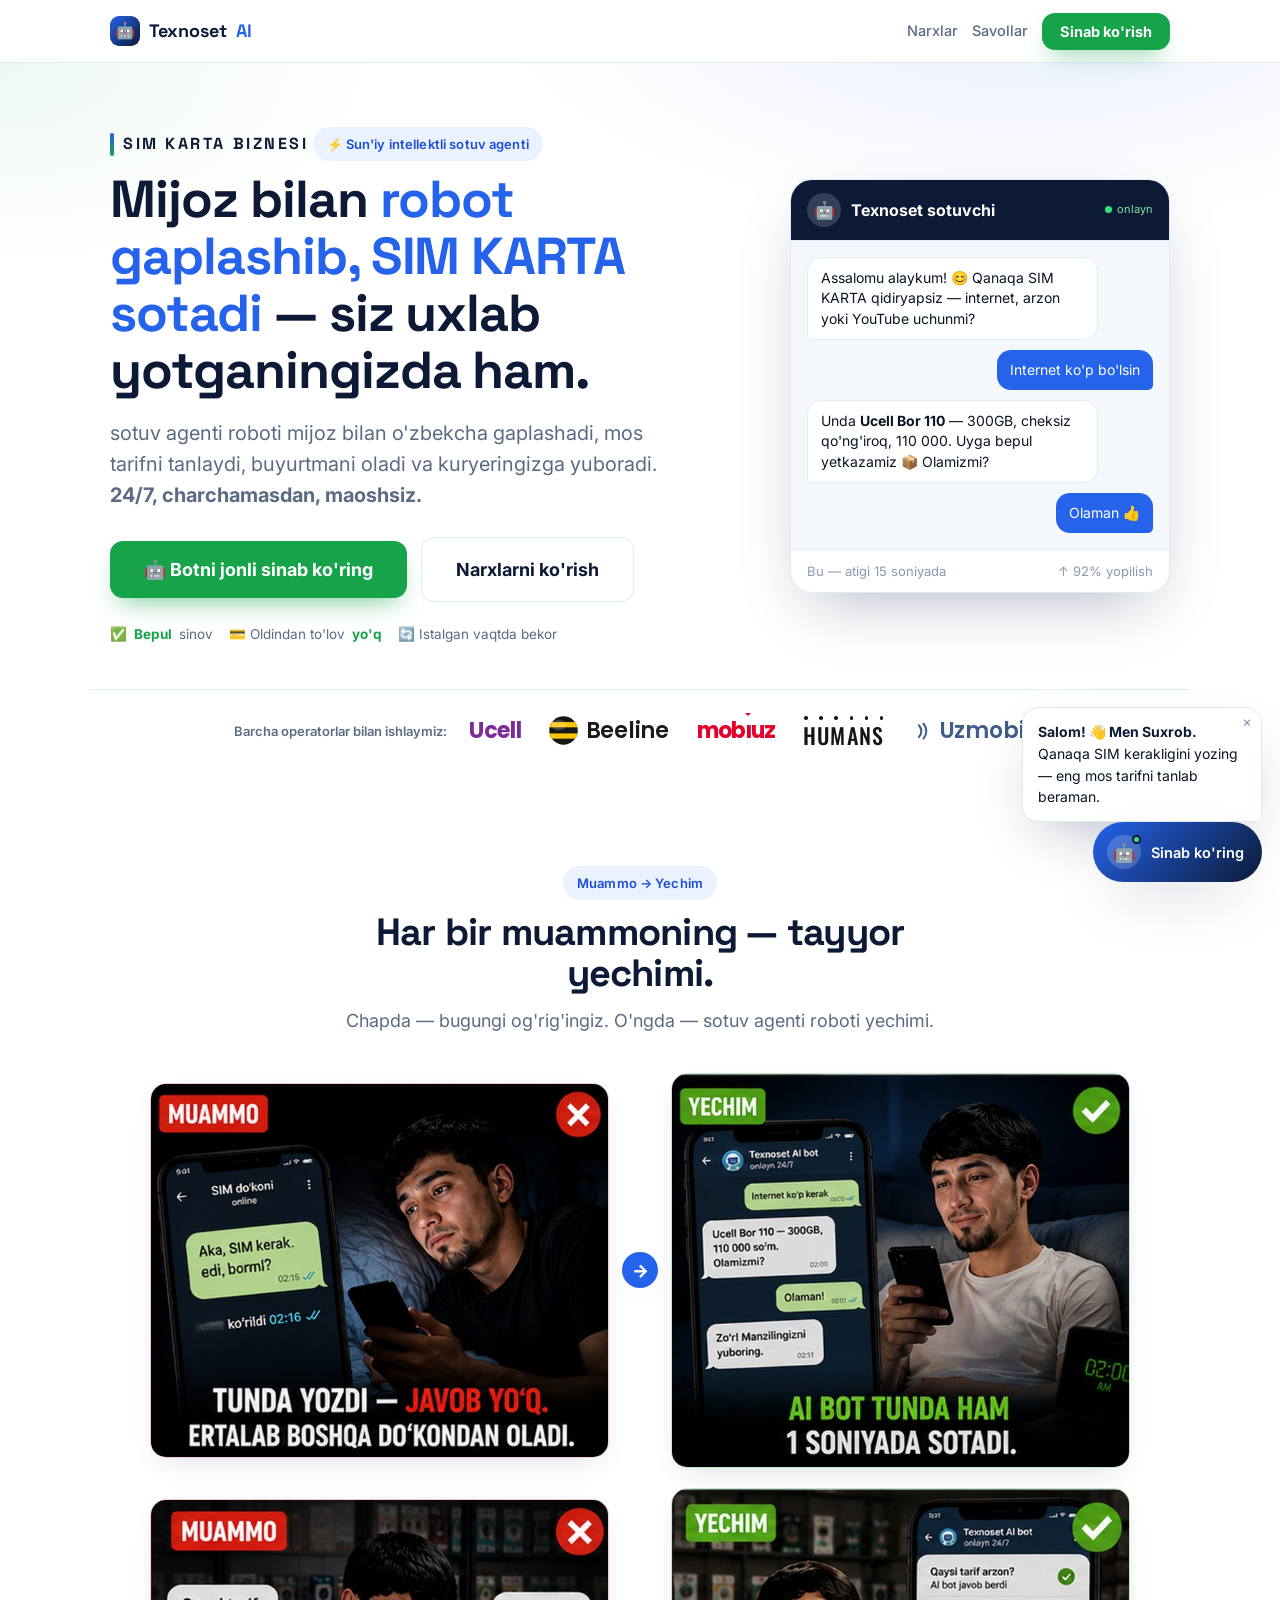
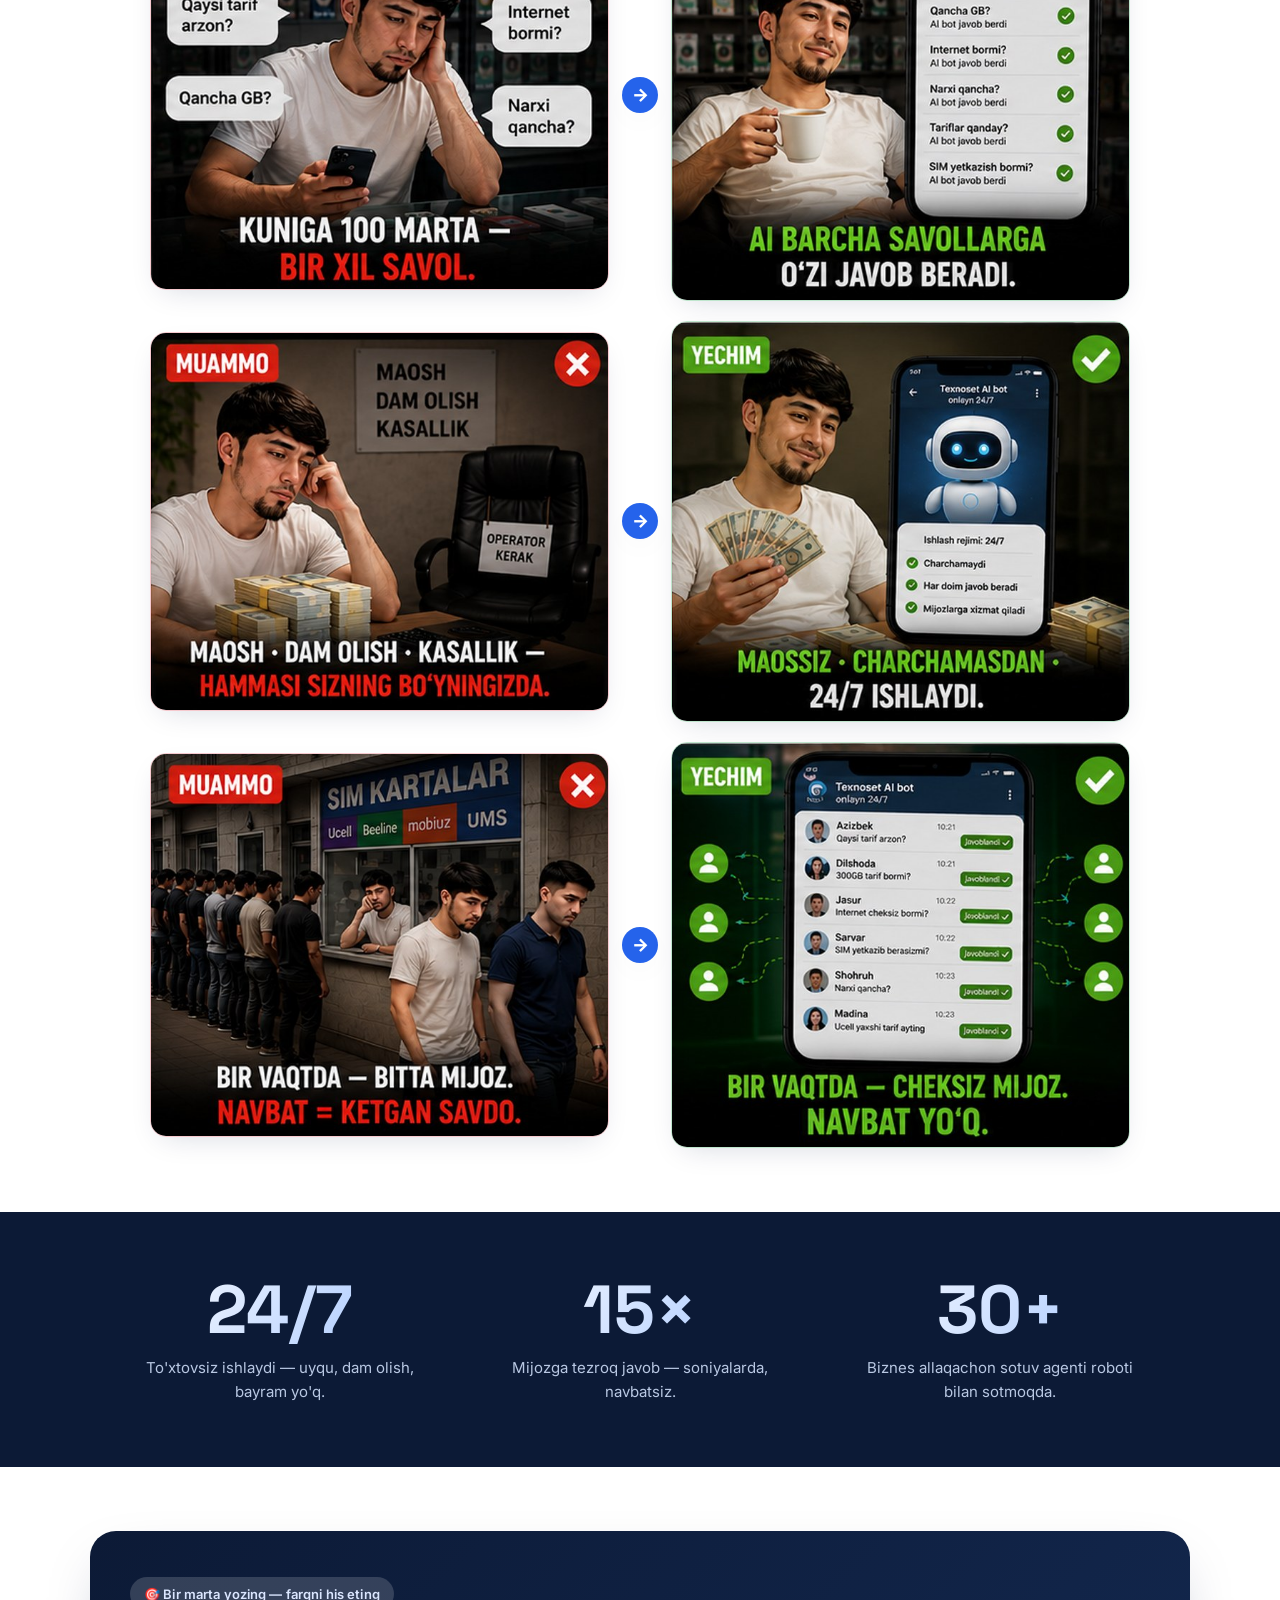
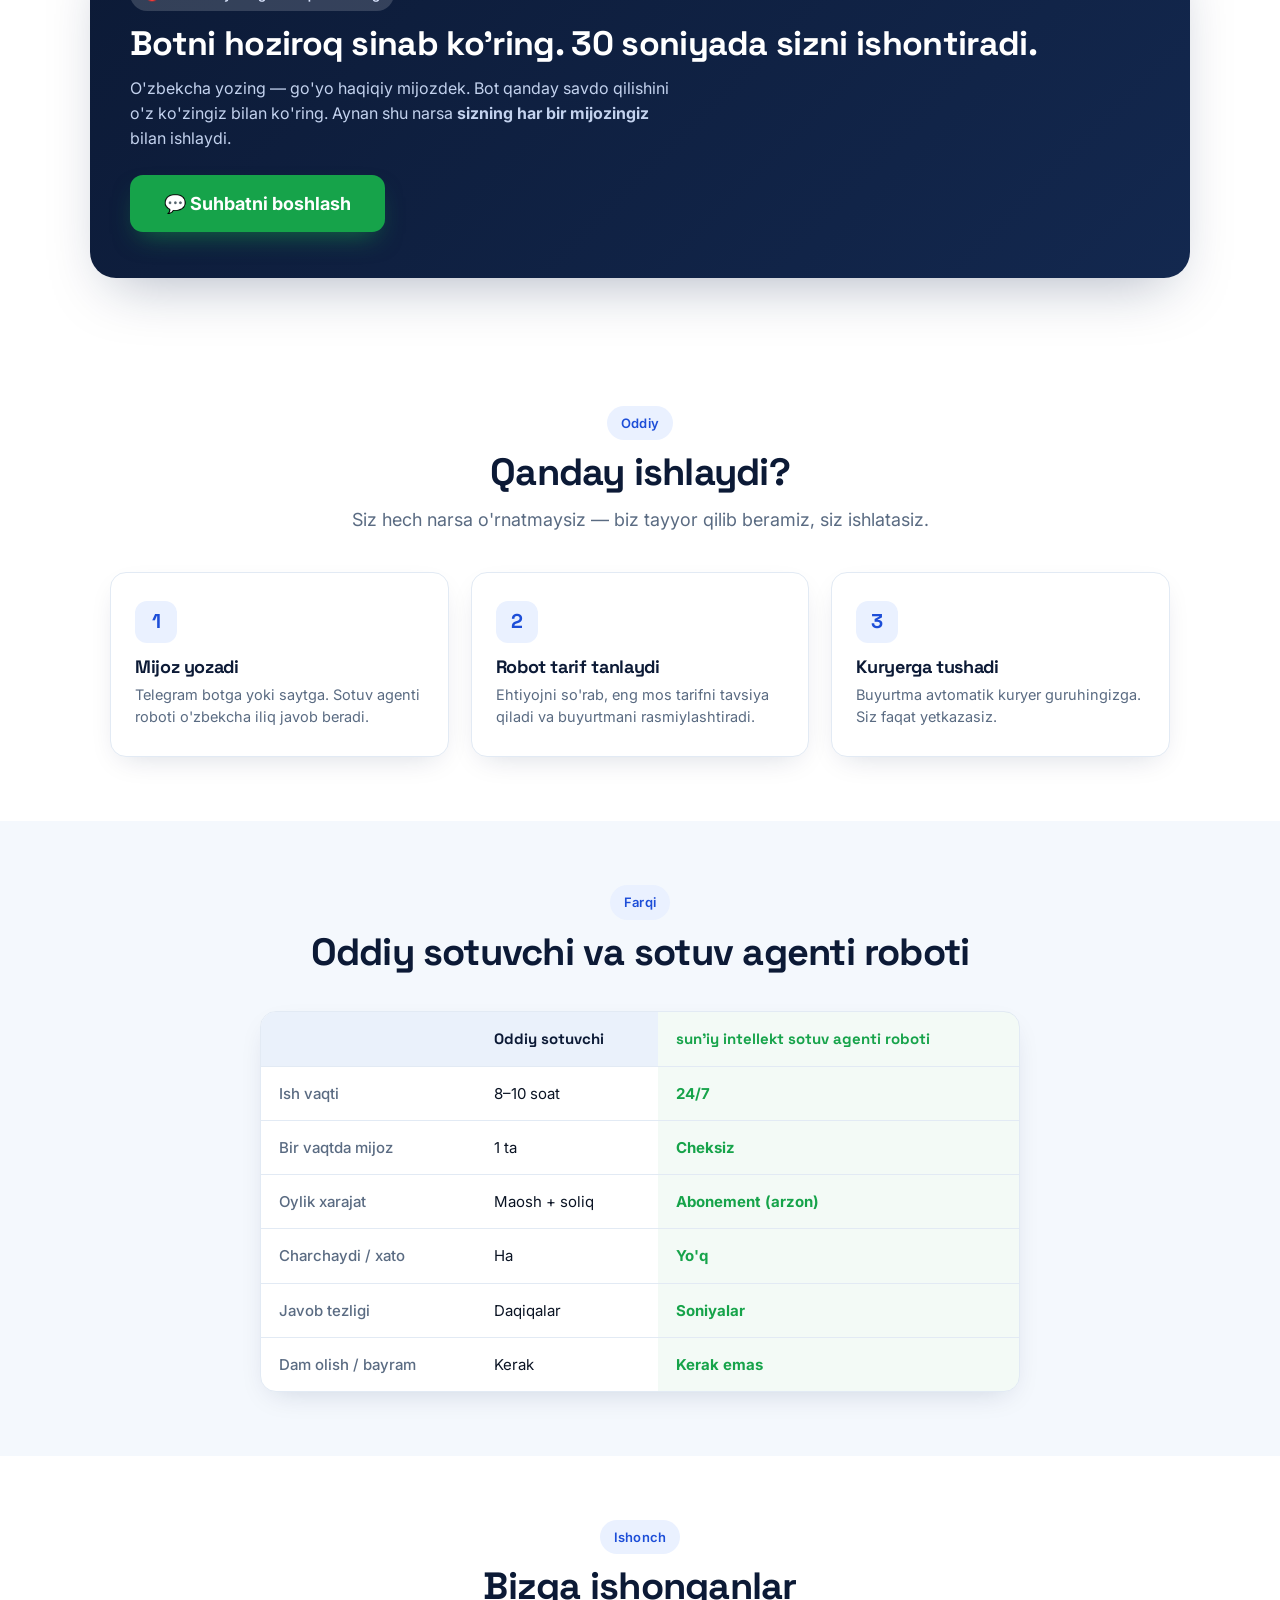
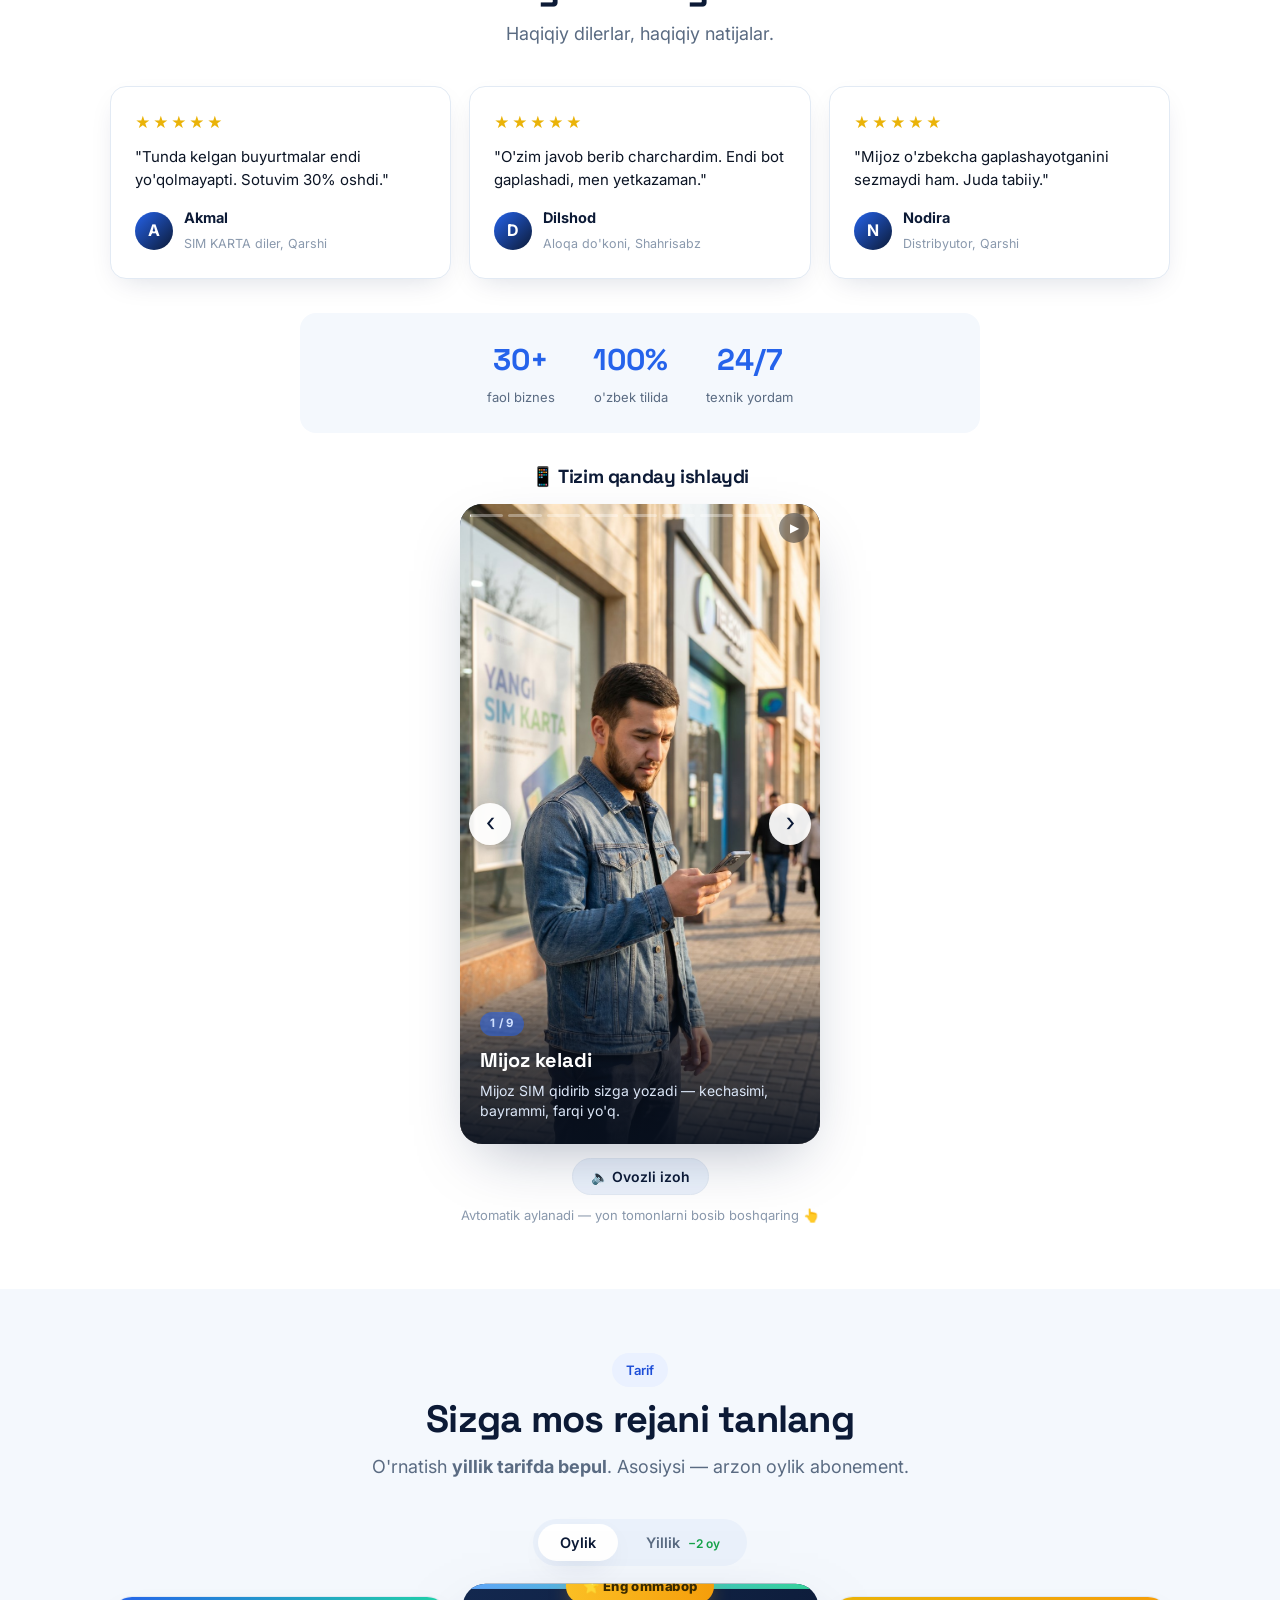
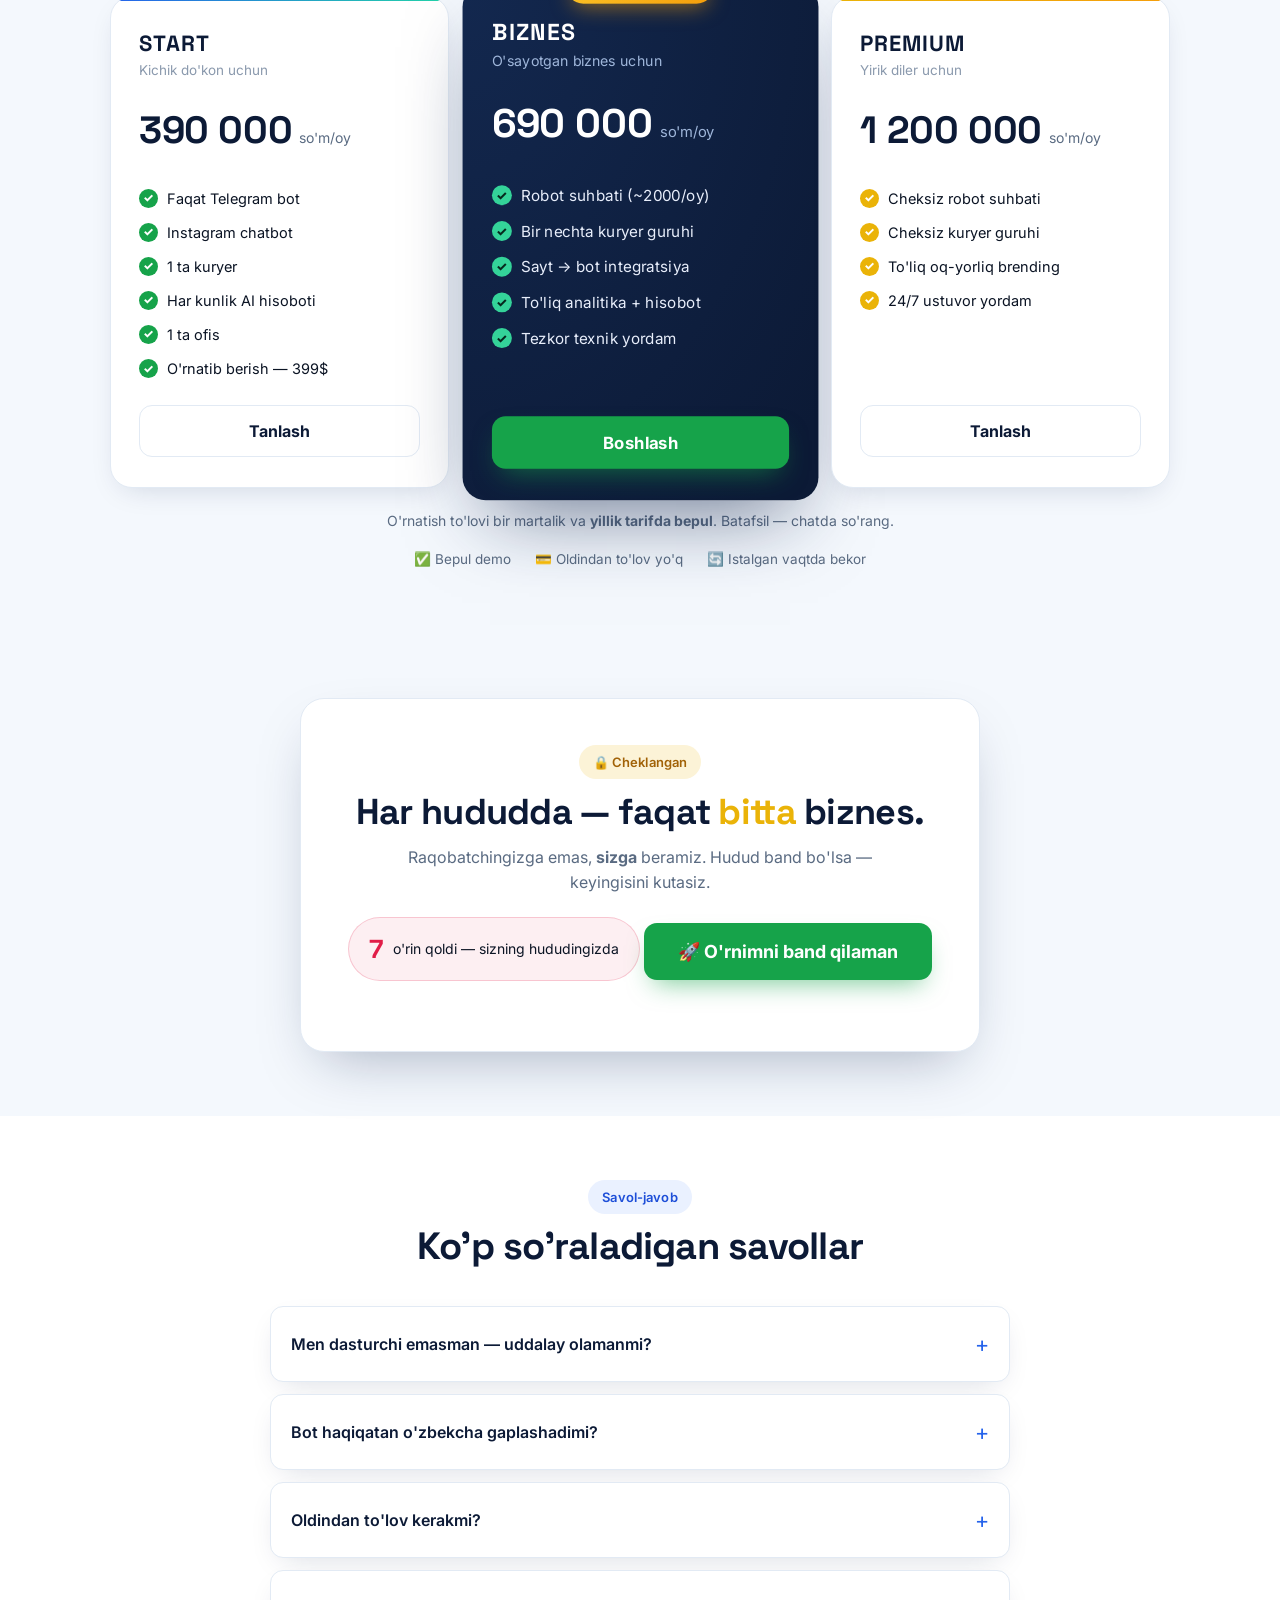
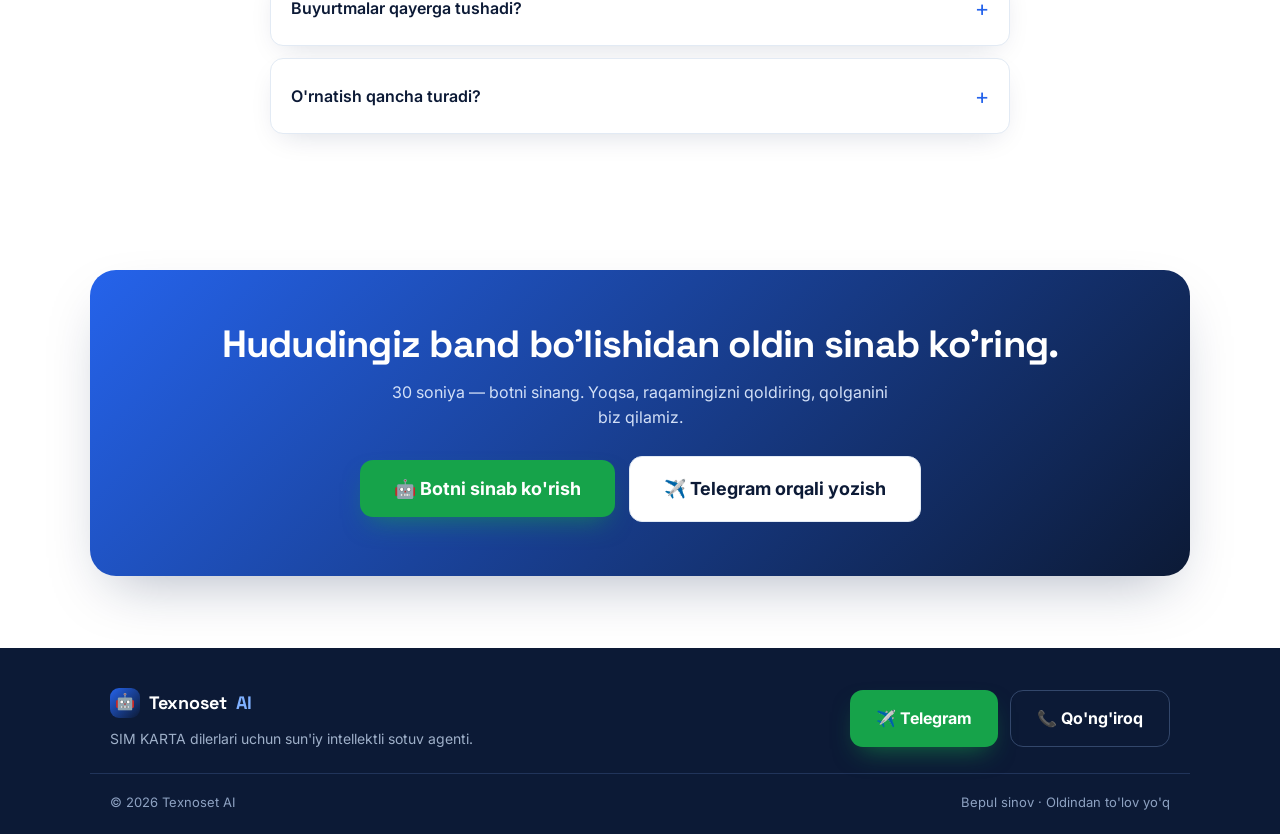
==== commit 95ac91e8: "feat(landing): START tarifi yangi bandlar (Telegram bot, Instagram chatbot, 1 kuryer, kunlik AI hiso" ====
--- a/landing/index.html
+++ b/landing/index.html
@@ -299,7 +299,7 @@
       <div class="plan reveal">
         <h3>START</h3><p class="p-sub">Kichik do'kon uchun</p>
         <div class="price"><span class="amt" data-month="390 000" data-year="325 000">390 000</span><span class="per">so'm/oy</span></div>
-        <ul><li>Robot suhbati (~500/oy)</li><li>1 kuryer guruhi</li><li>Hosting + yangilanish</li><li>Asosiy analitika</li></ul>
+        <ul><li>Faqat Telegram bot</li><li>Instagram chatbot</li><li>1 ta kuryer</li><li>Har kunlik AI hisoboti</li><li>1 ta ofis</li><li>O'rnatib berish — 399$</li></ul>
         <button class="btn btn-ghost" data-plan-order="start">Tanlash</button>
       </div>
       <div class="plan featured reveal">
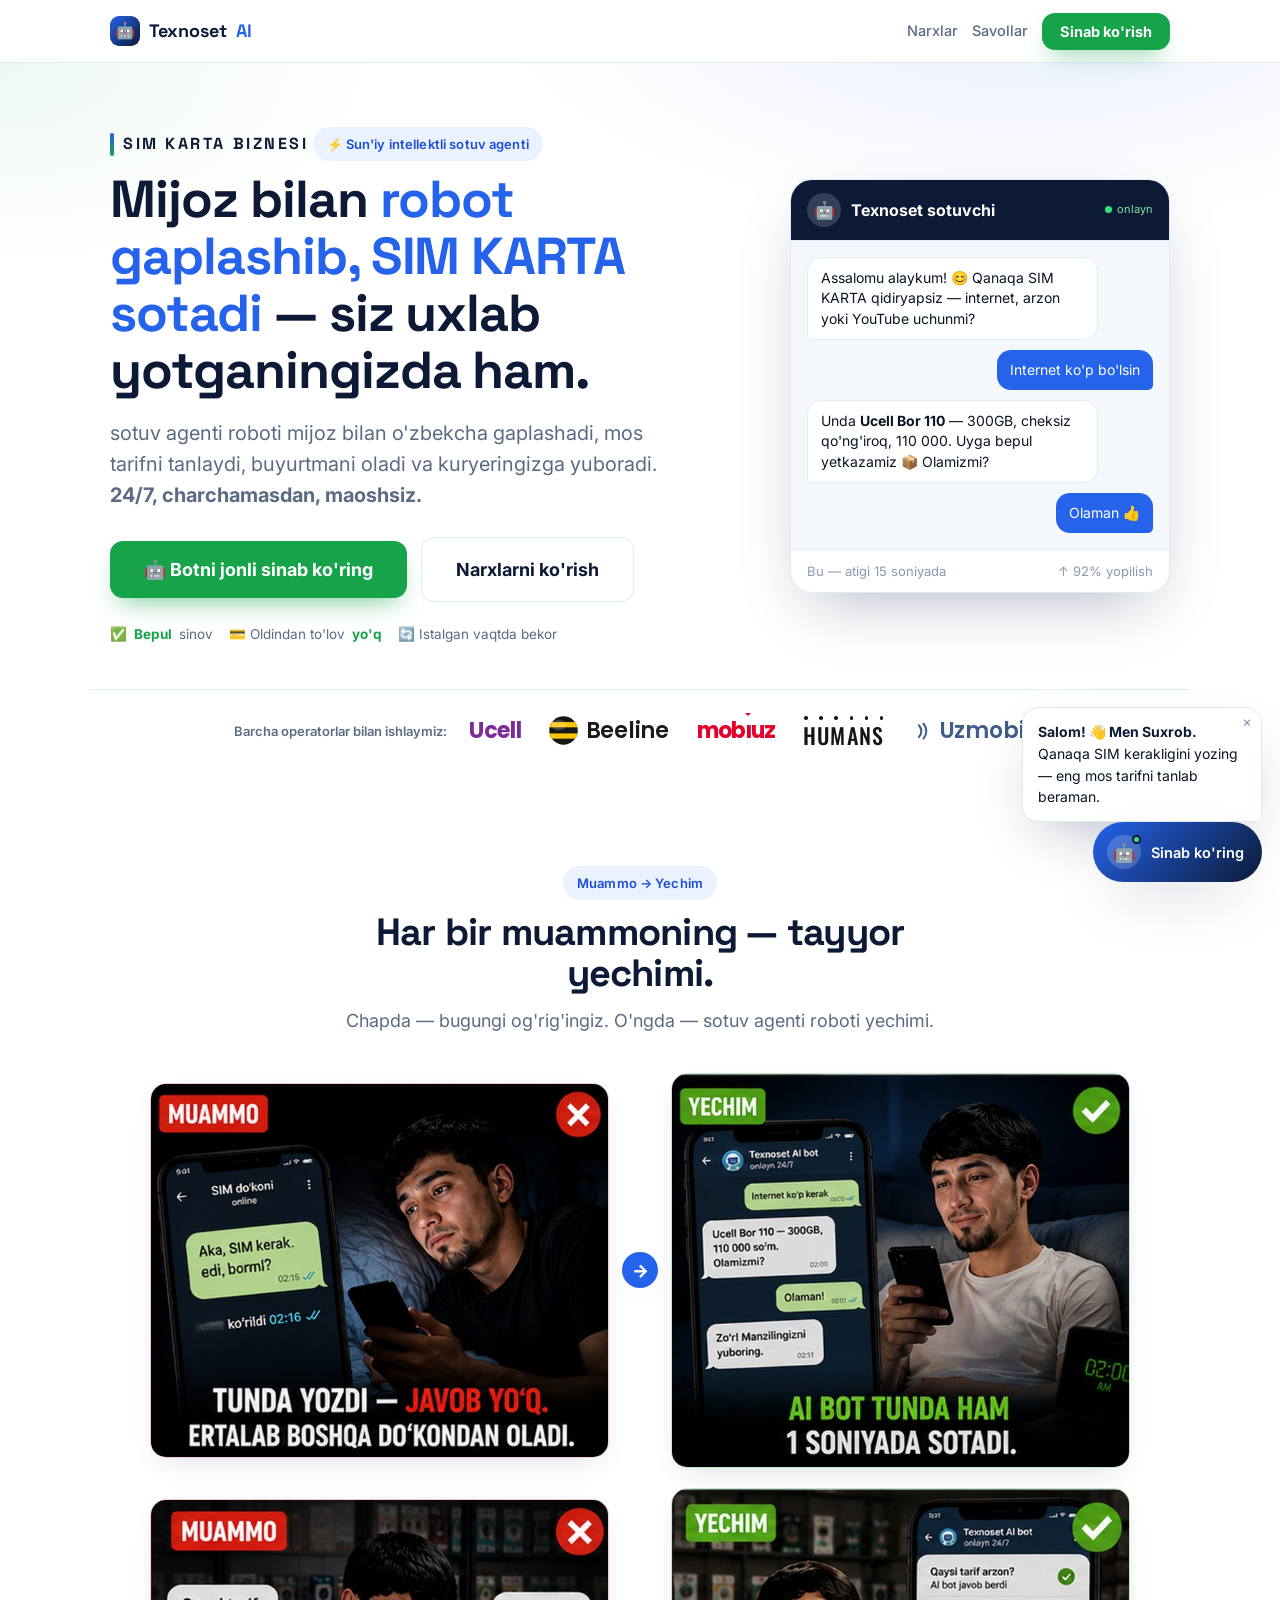
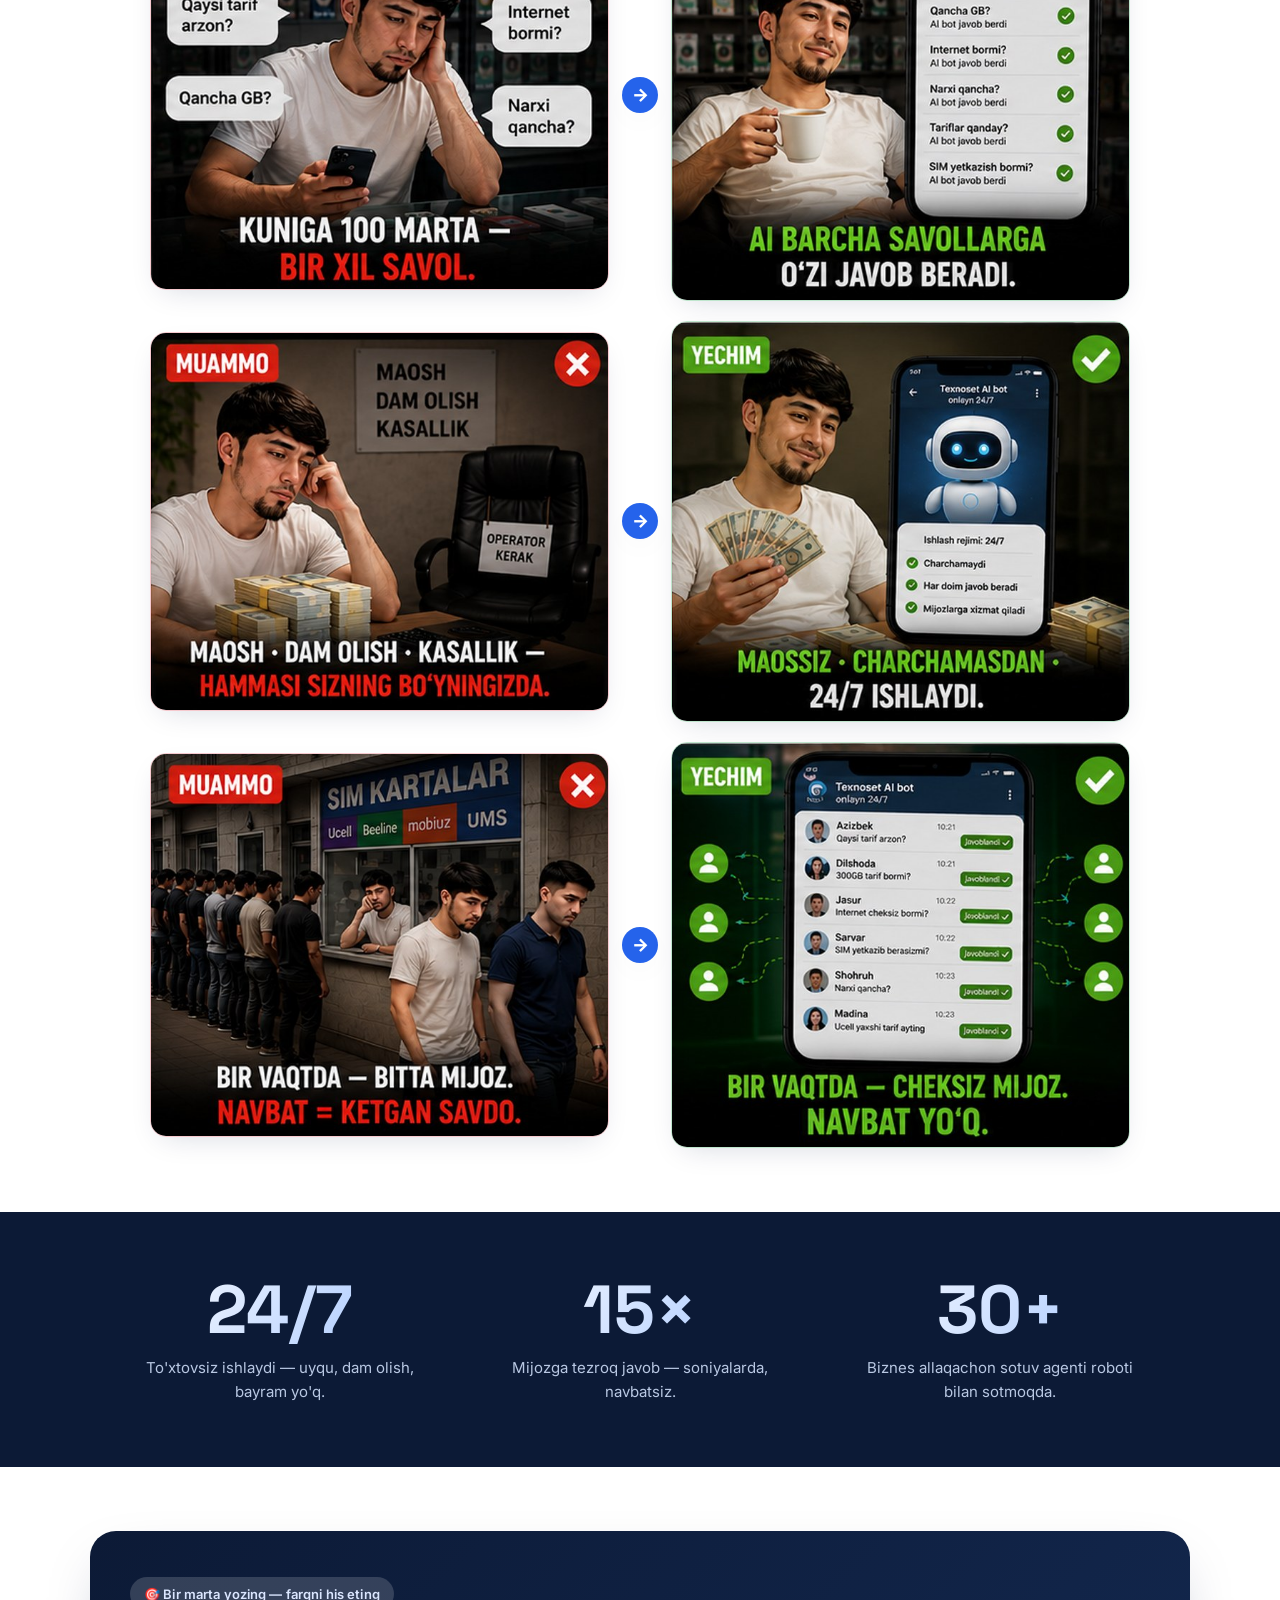
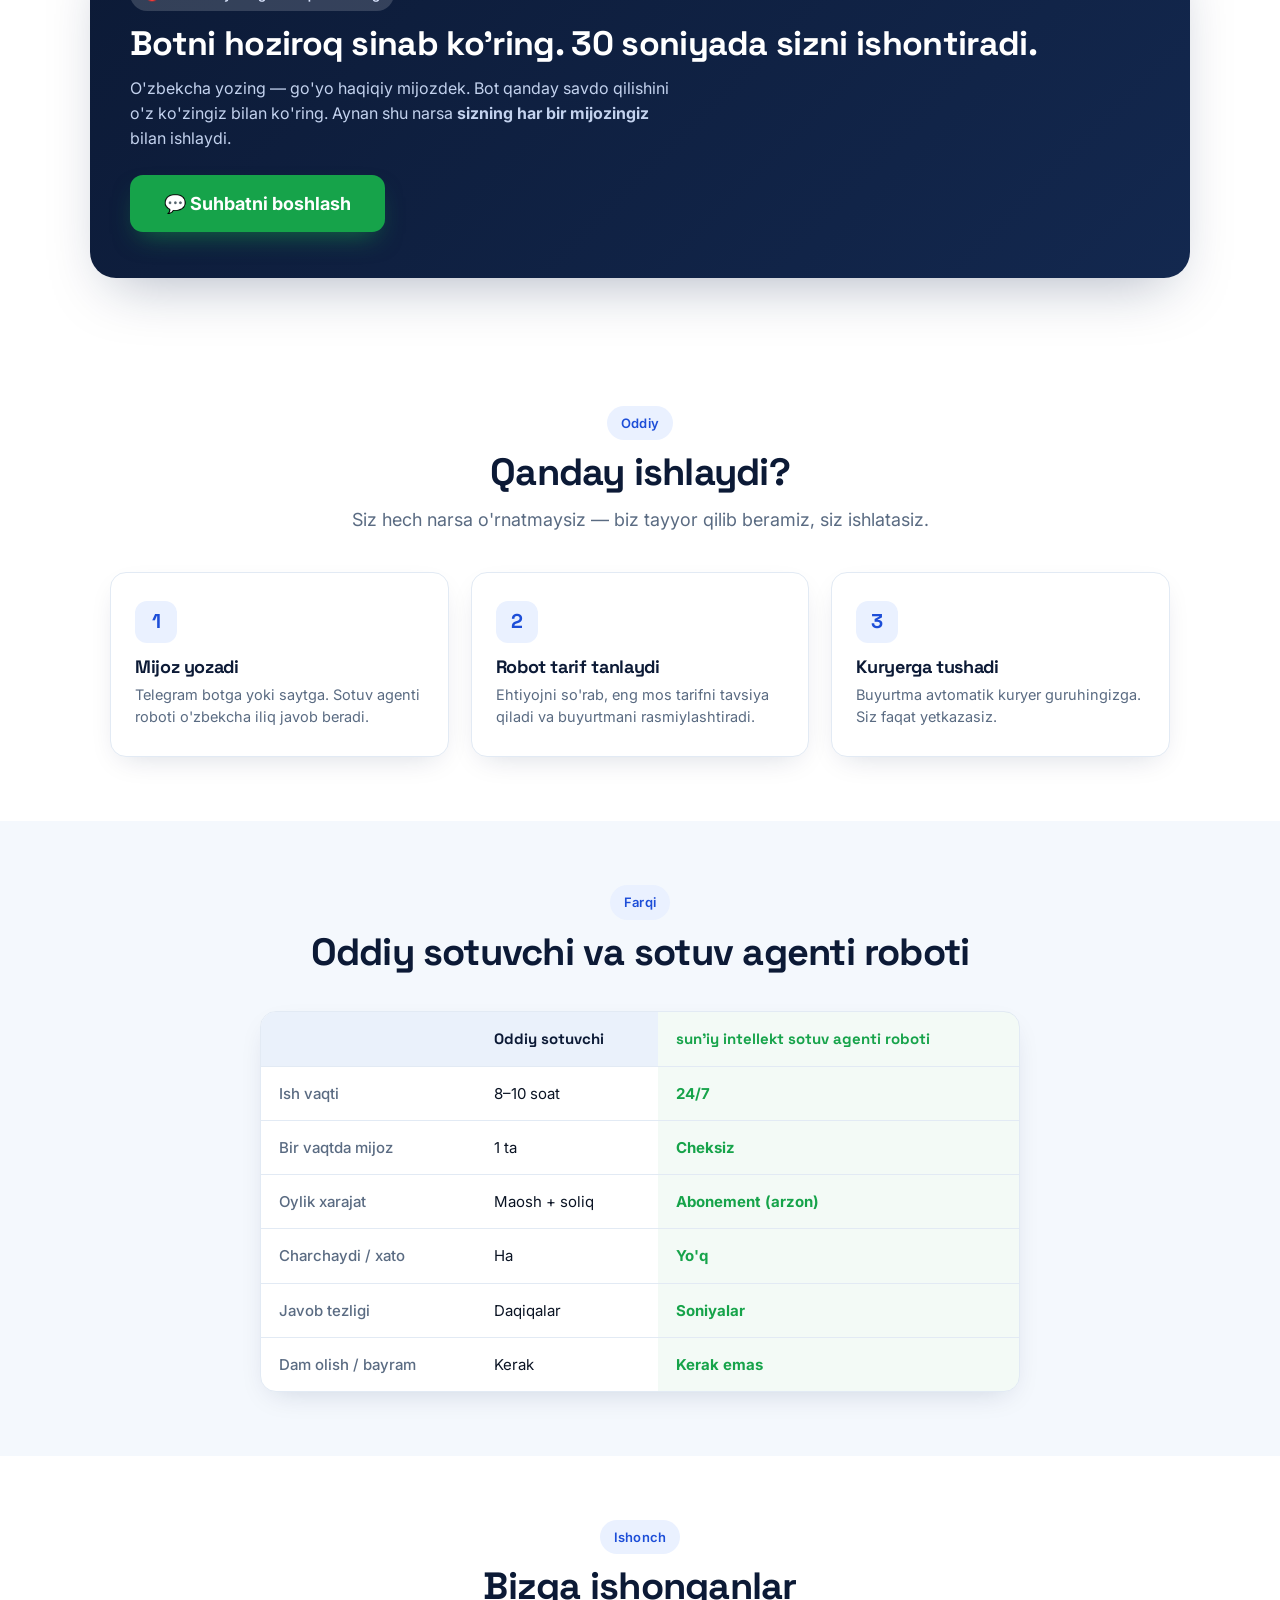
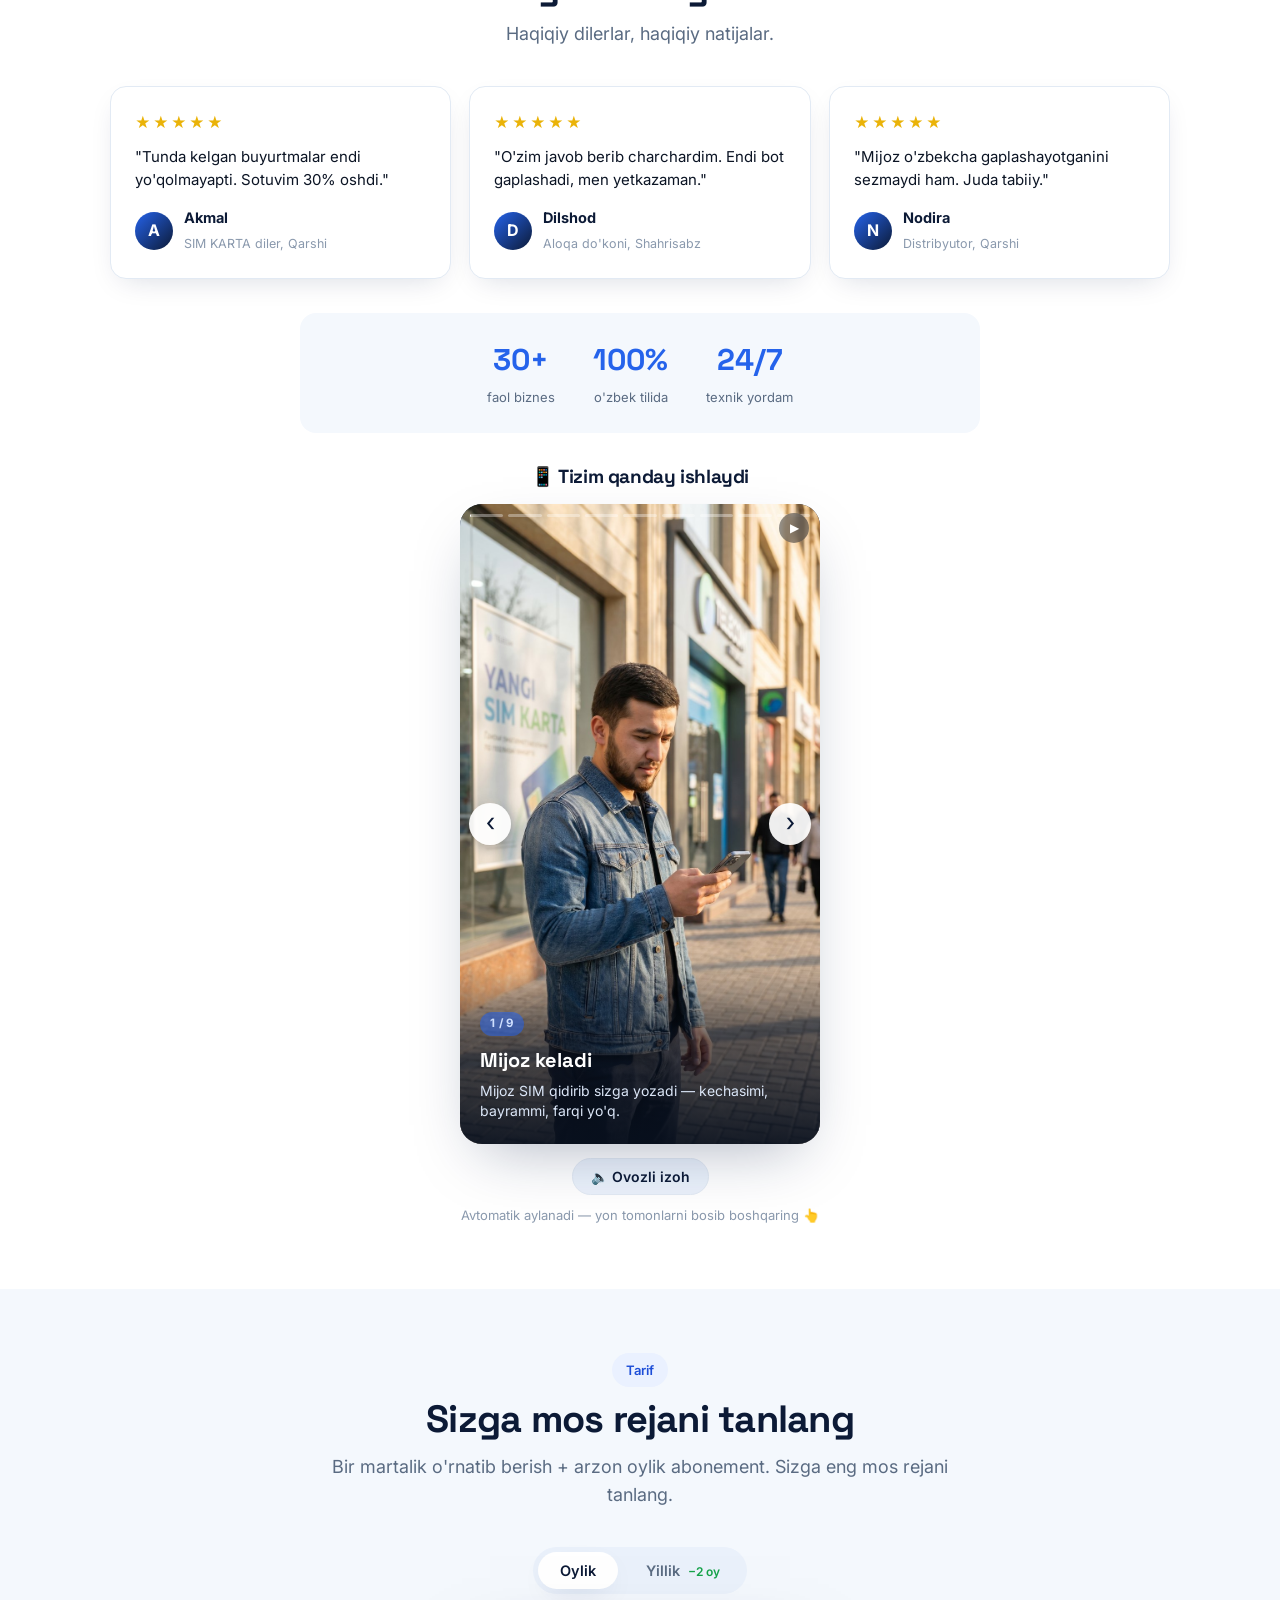
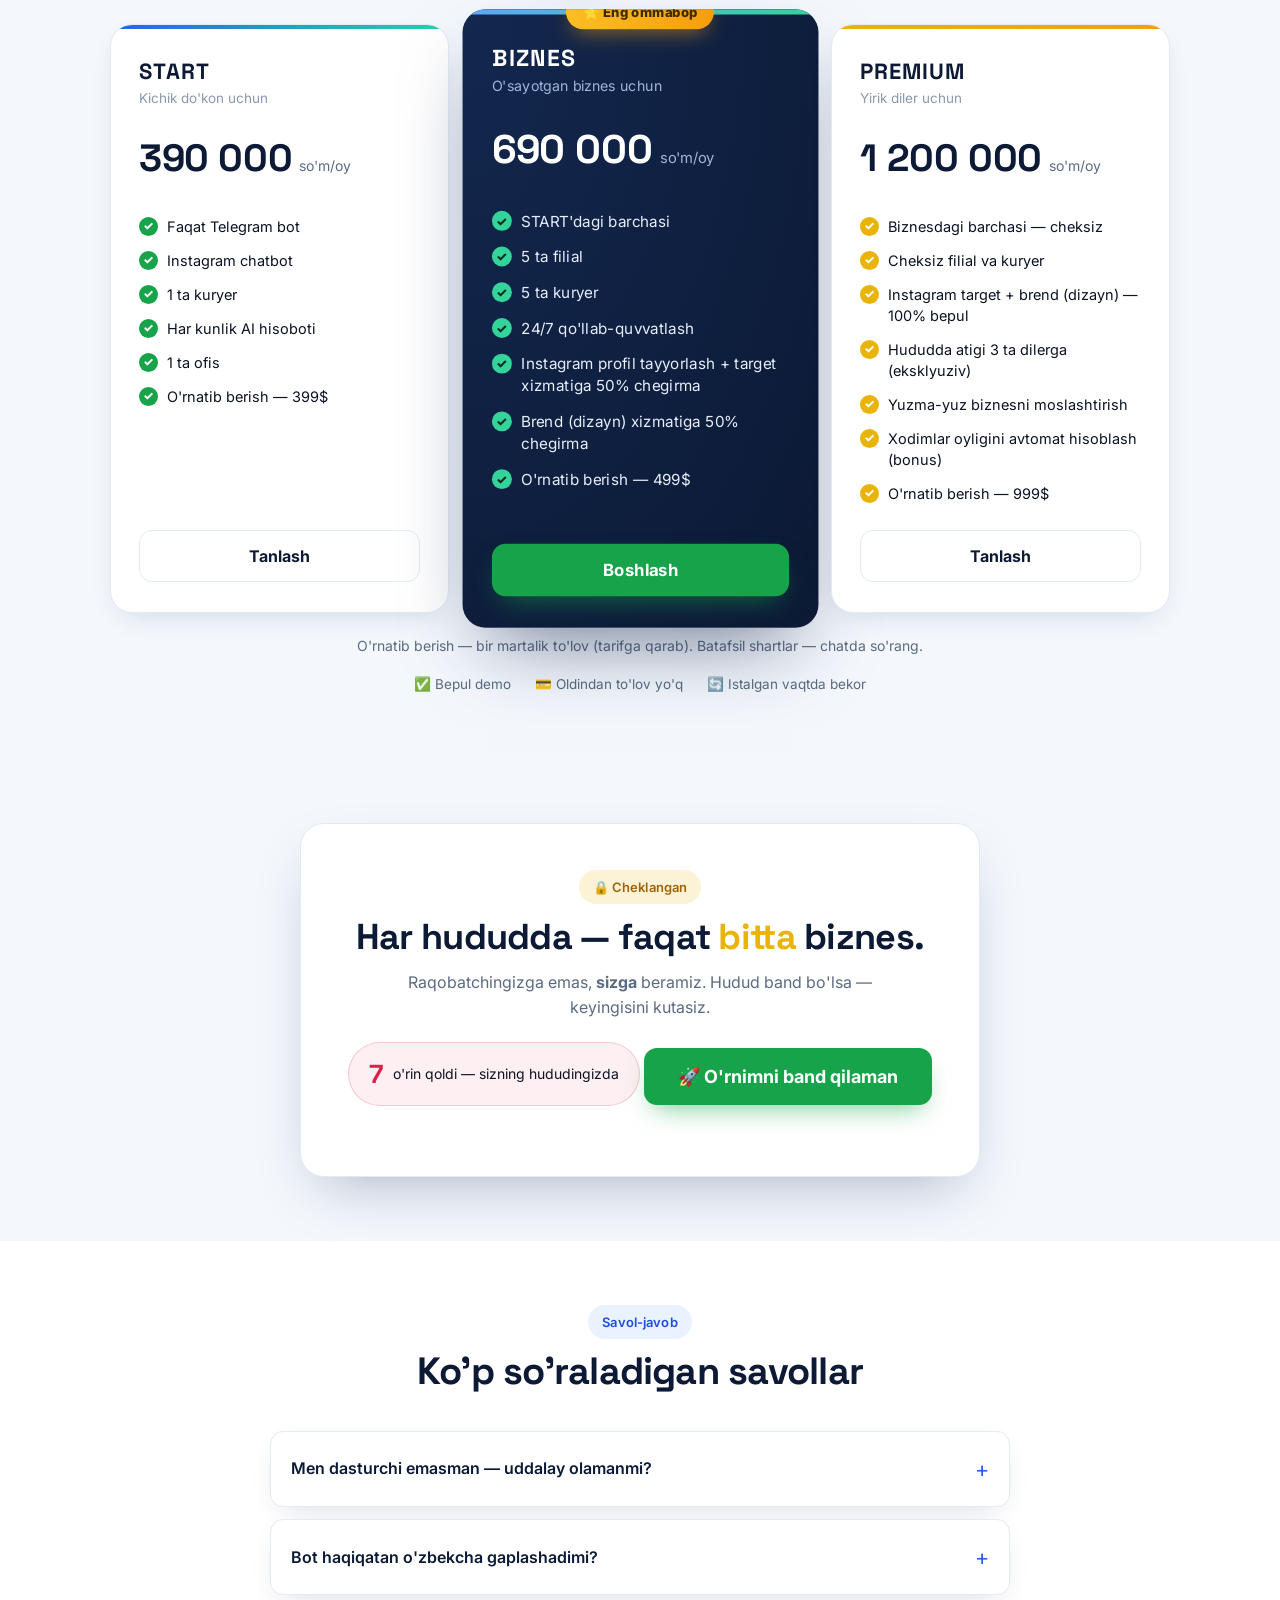
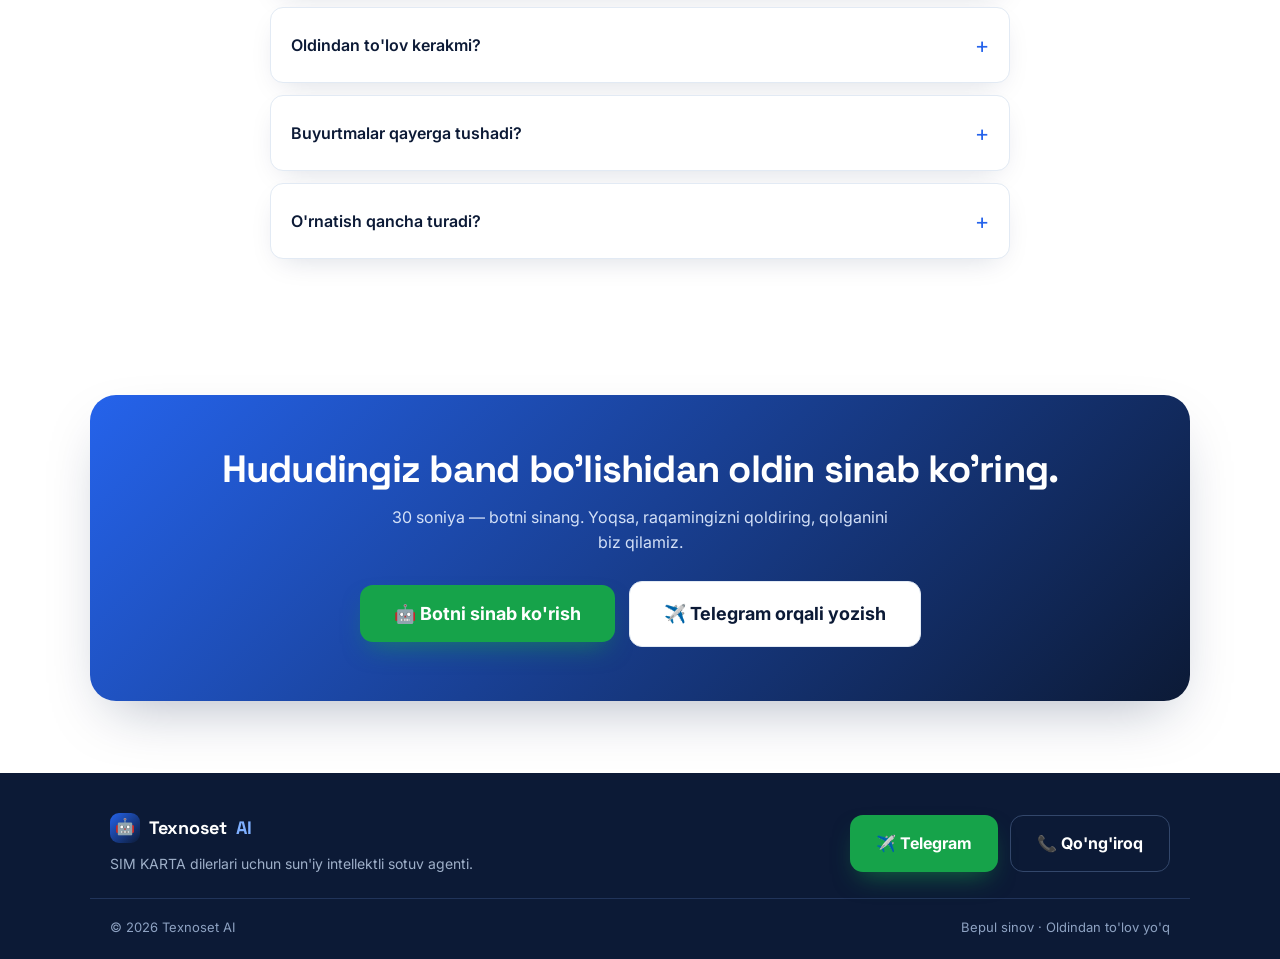
==== commit 71befce6: "feat(landing): BIZNES va PREMIUM tariflari yangi bandlar + o'rnatish to'lovlari BIZNES: 5 filial/kur" ====
--- a/landing/index.html
+++ b/landing/index.html
@@ -290,7 +290,7 @@
 <!-- ============ NARX ============ -->
 <section class="sec soft-sec" id="narx">
   <div class="wrap">
-    <div class="sec-head reveal"><span class="eyebrow">Tarif</span><h2>Sizga mos rejani tanlang</h2><p class="sub">O'rnatish <b>yillik tarifda bepul</b>. Asosiysi — arzon oylik abonement.</p></div>
+    <div class="sec-head reveal"><span class="eyebrow">Tarif</span><h2>Sizga mos rejani tanlang</h2><p class="sub">Bir martalik o'rnatib berish + arzon oylik abonement. Sizga eng mos rejani tanlang.</p></div>
     <div class="toggle reveal" role="tablist" aria-label="To'lov davri">
       <button class="tg active" data-period="month" role="tab" aria-selected="true">Oylik</button>
       <button class="tg" data-period="year" role="tab" aria-selected="false">Yillik <span class="save">−2 oy</span></button>
@@ -306,17 +306,17 @@
         <div class="badge">⭐ Eng ommabop</div>
         <h3>BIZNES</h3><p class="p-sub">O'sayotgan biznes uchun</p>
         <div class="price"><span class="amt" data-month="690 000" data-year="575 000">690 000</span><span class="per">so'm/oy</span></div>
-        <ul><li>Robot suhbati (~2000/oy)</li><li>Bir nechta kuryer guruhi</li><li>Sayt → bot integratsiya</li><li>To'liq analitika + hisobot</li><li>Tezkor texnik yordam</li></ul>
+        <ul><li>START'dagi barchasi</li><li>5 ta filial</li><li>5 ta kuryer</li><li>24/7 qo'llab-quvvatlash</li><li>Instagram profil tayyorlash + target xizmatiga 50% chegirma</li><li>Brend (dizayn) xizmatiga 50% chegirma</li><li>O'rnatib berish — 499$</li></ul>
         <button class="btn btn-cta" data-plan-order="biznes">Boshlash</button>
       </div>
       <div class="plan premium reveal">
         <h3>PREMIUM</h3><p class="p-sub">Yirik diler uchun</p>
         <div class="price"><span class="amt" data-month="1 200 000" data-year="1 000 000">1 200 000</span><span class="per">so'm/oy</span></div>
-        <ul><li>Cheksiz robot suhbati</li><li>Cheksiz kuryer guruhi</li><li>To'liq oq-yorliq brending</li><li>24/7 ustuvor yordam</li></ul>
+        <ul><li>Biznesdagi barchasi — cheksiz</li><li>Cheksiz filial va kuryer</li><li>Instagram target + brend (dizayn) — 100% bepul</li><li>Hududda atigi 3 ta dilerga (eksklyuziv)</li><li>Yuzma-yuz biznesni moslashtirish</li><li>Xodimlar oyligini avtomat hisoblash (bonus)</li><li>O'rnatib berish — 999$</li></ul>
         <button class="btn btn-ghost" data-plan-order="premium">Tanlash</button>
       </div>
     </div>
-    <p class="setup-note reveal">O'rnatish to'lovi bir martalik va <b>yillik tarifda bepul</b>. Batafsil — chatda so'rang.</p>
+    <p class="setup-note reveal">O'rnatib berish — bir martalik to'lov (tarifga qarab). Batafsil shartlar — chatda so'rang.</p>
     <div class="risk-bar reveal"><span>✅ Bepul demo</span><span>💳 Oldindan to'lov yo'q</span><span>🔄 Istalgan vaqtda bekor</span></div>
   </div>
 </section>
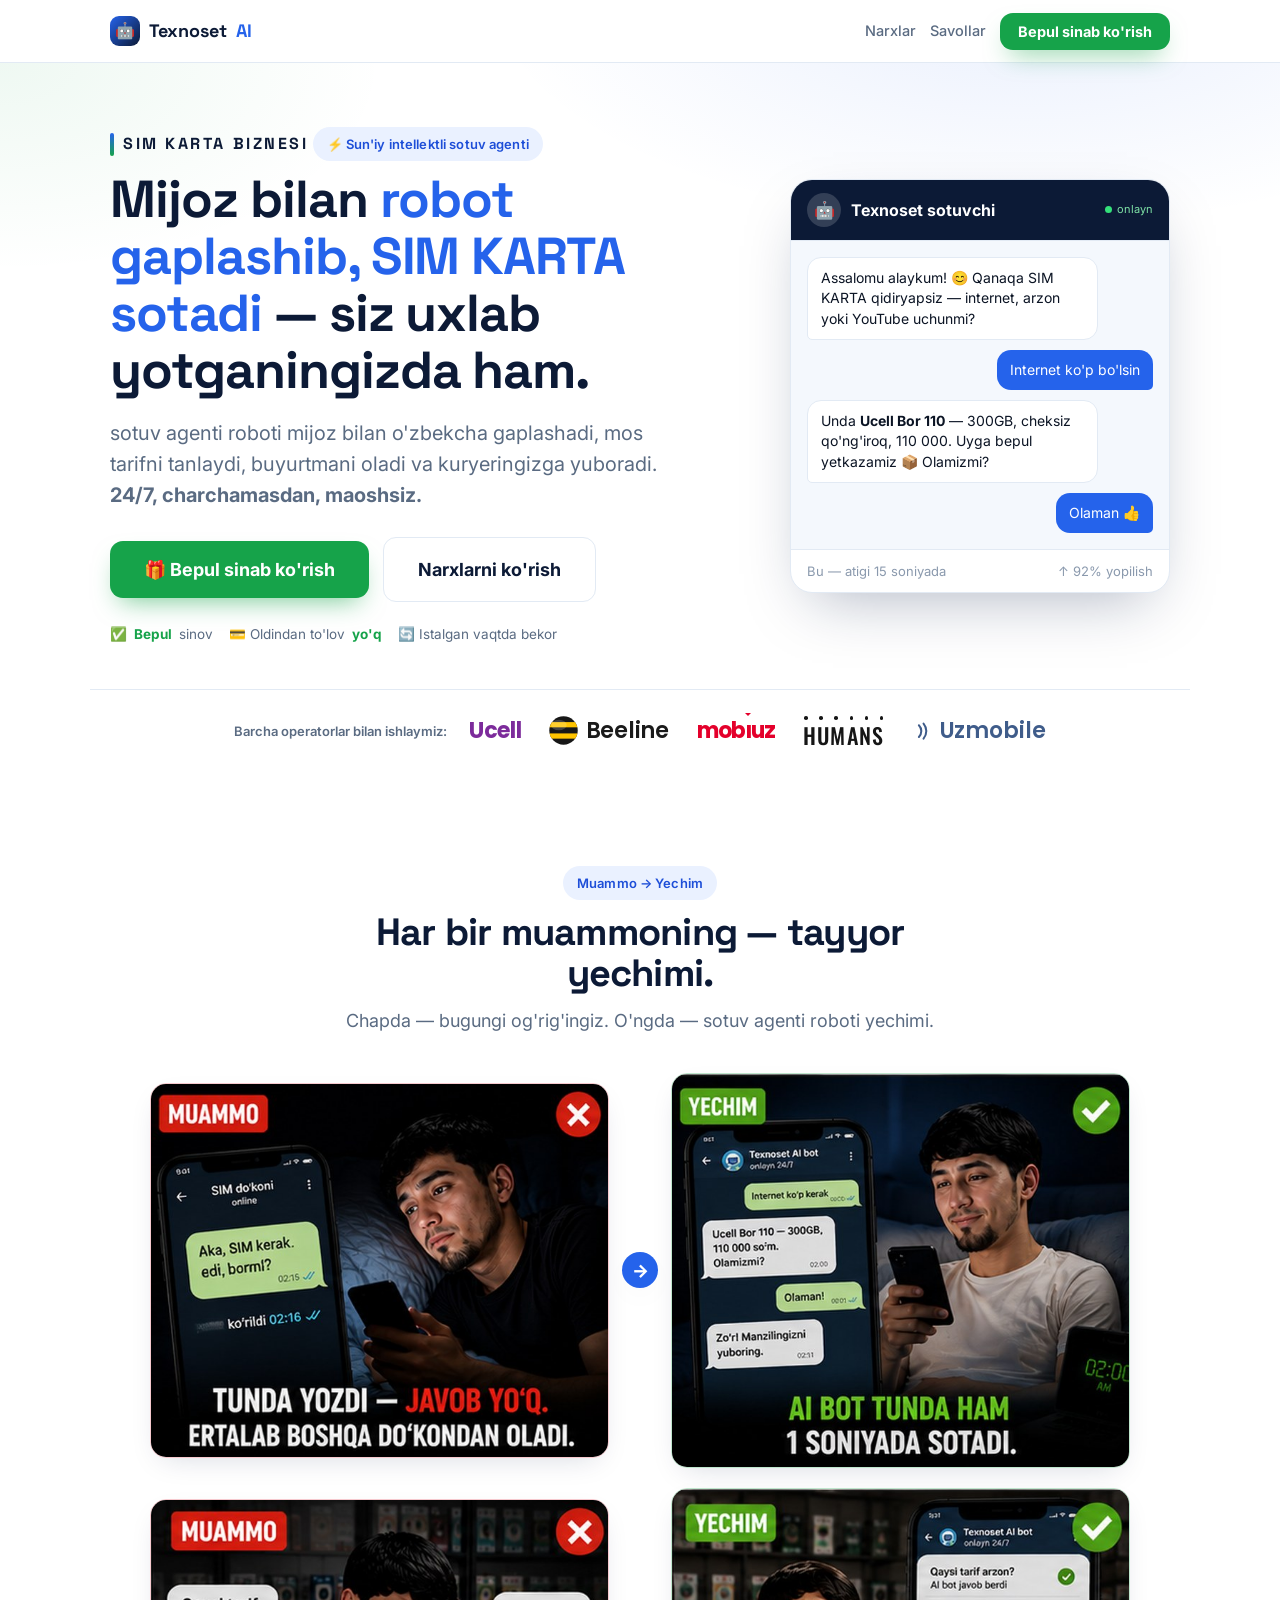
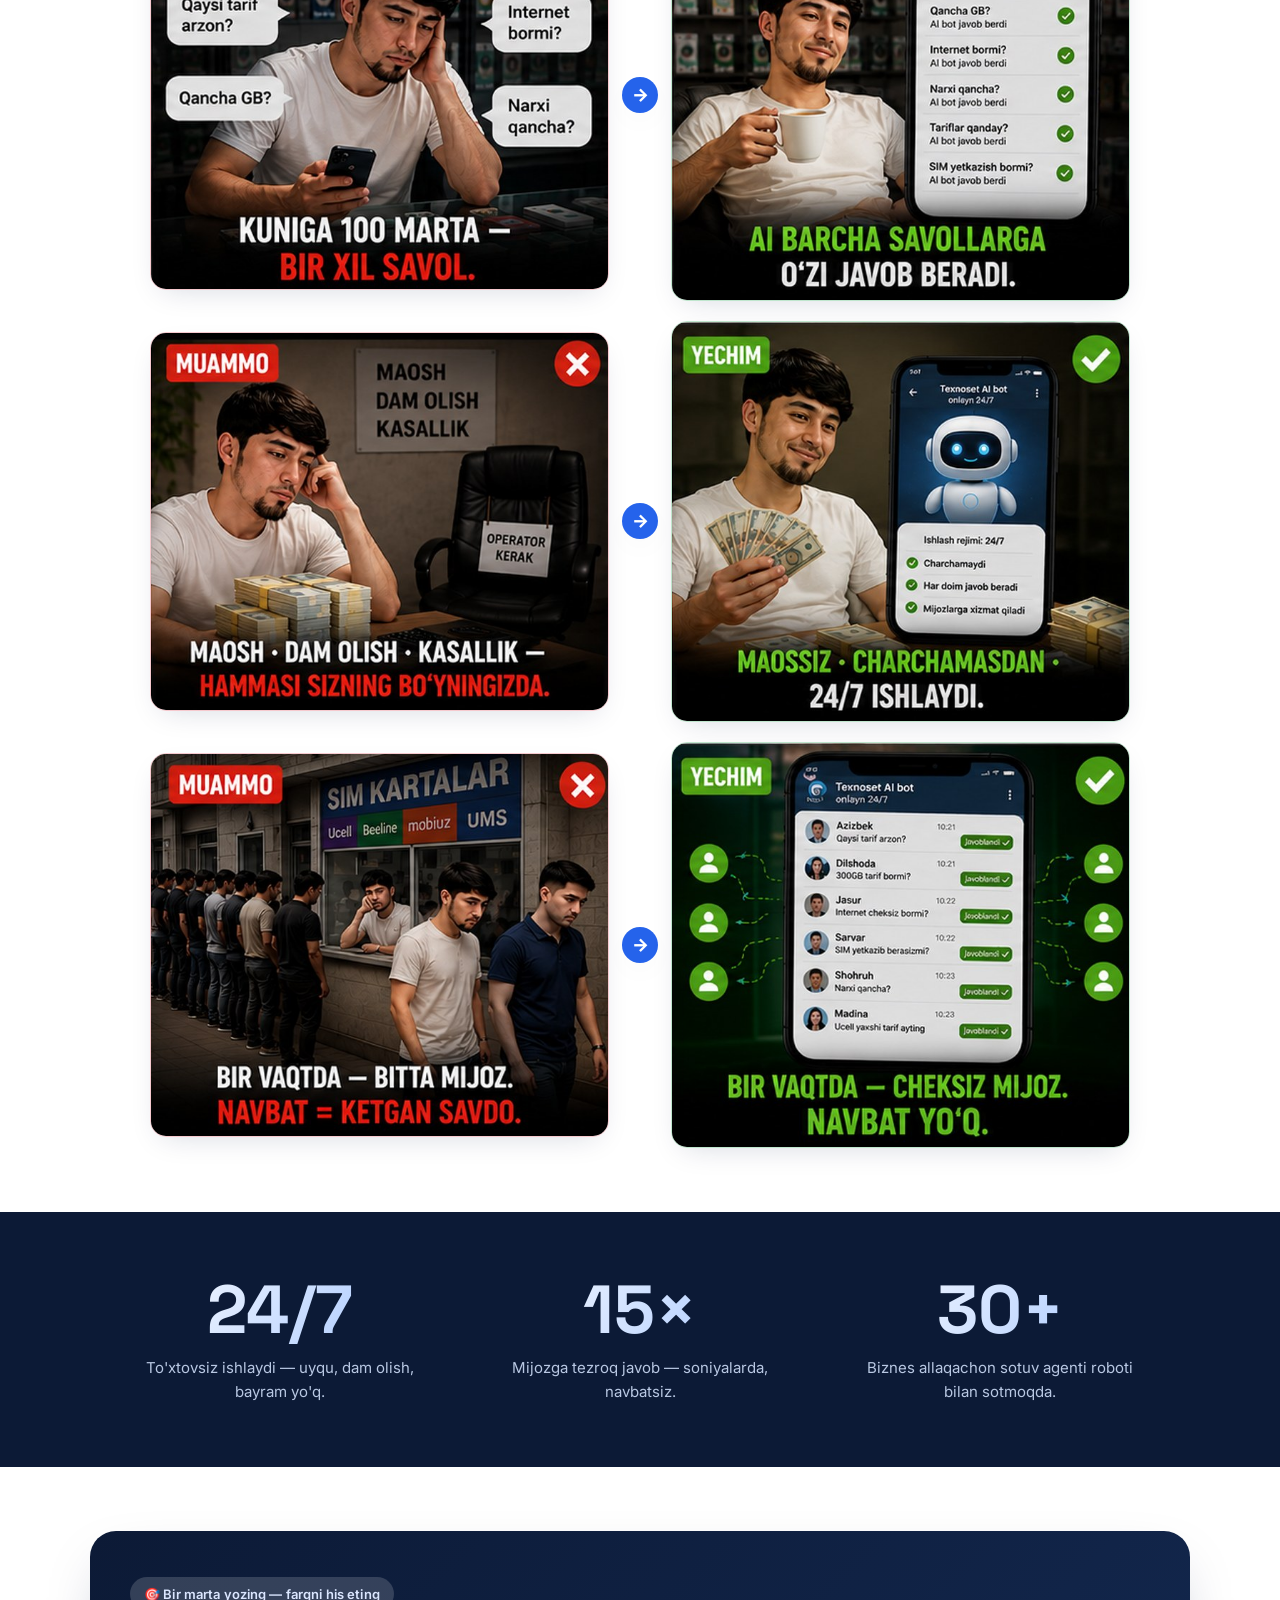
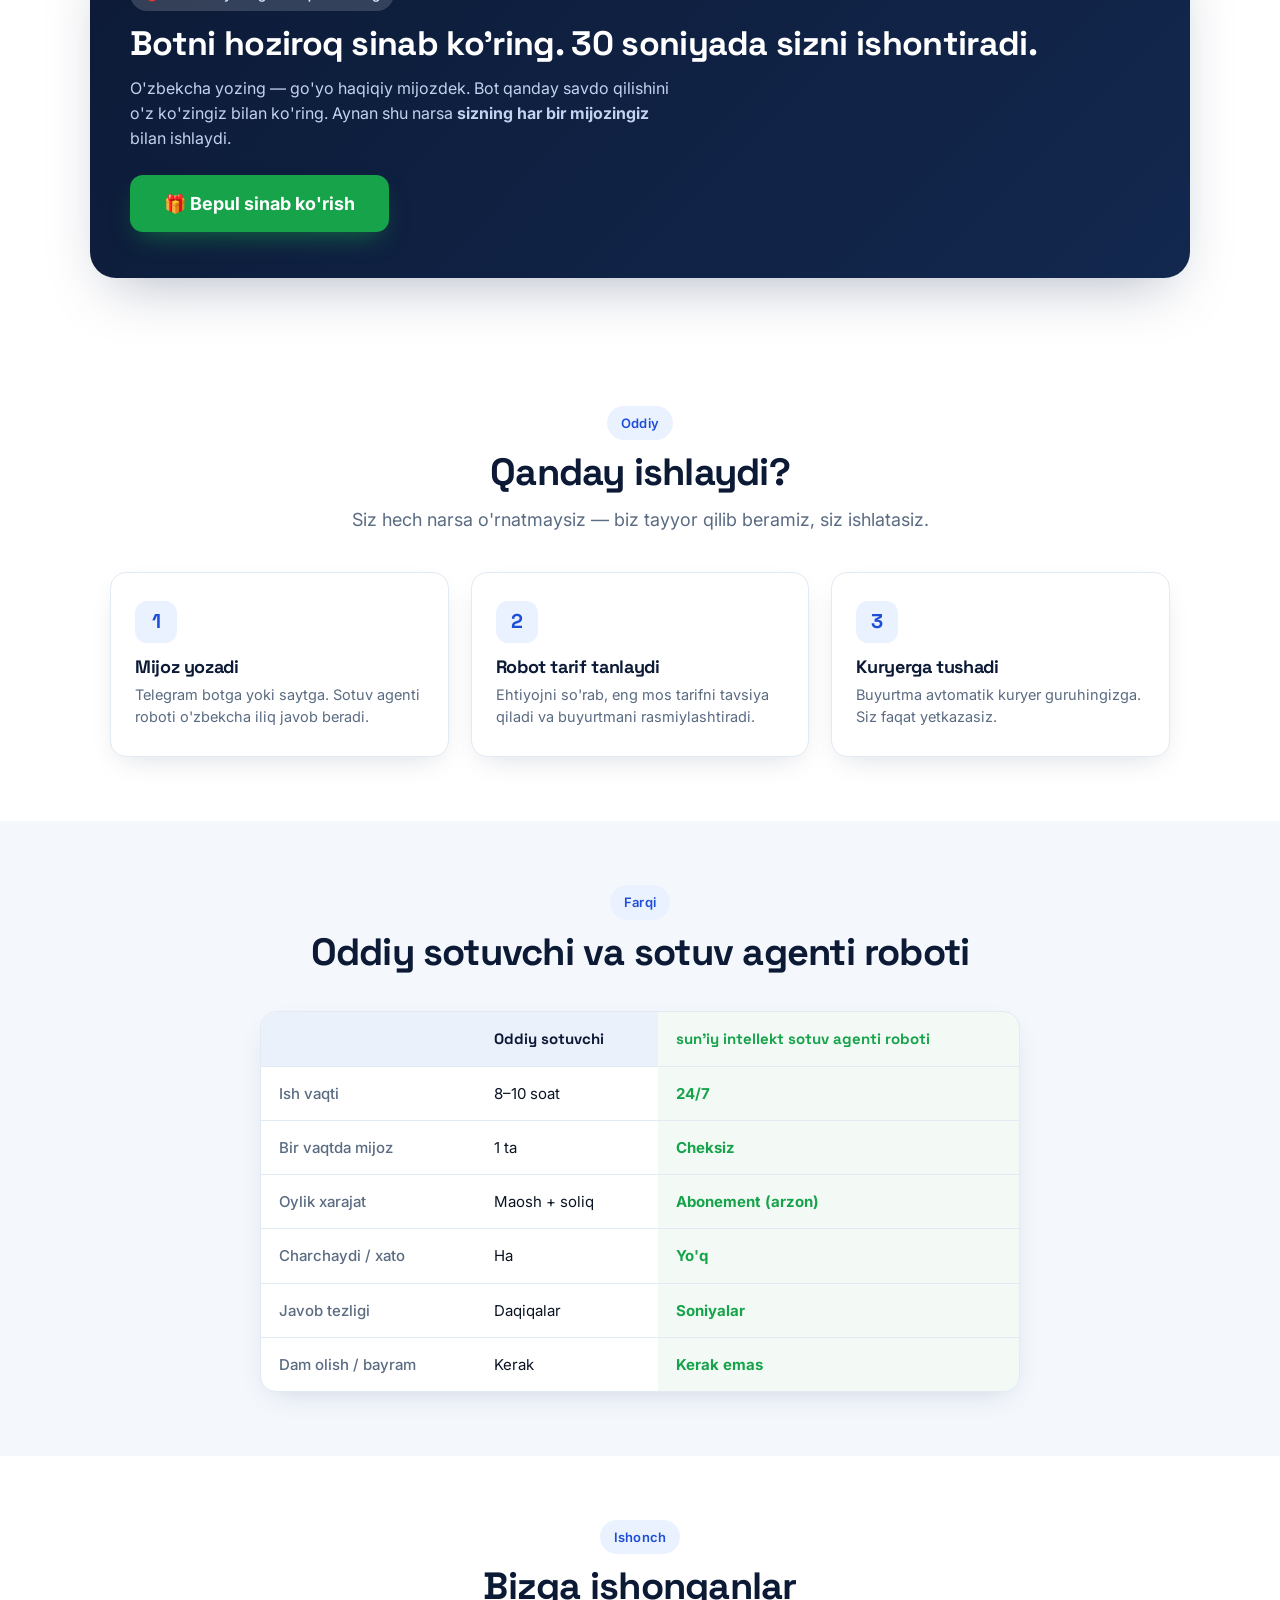
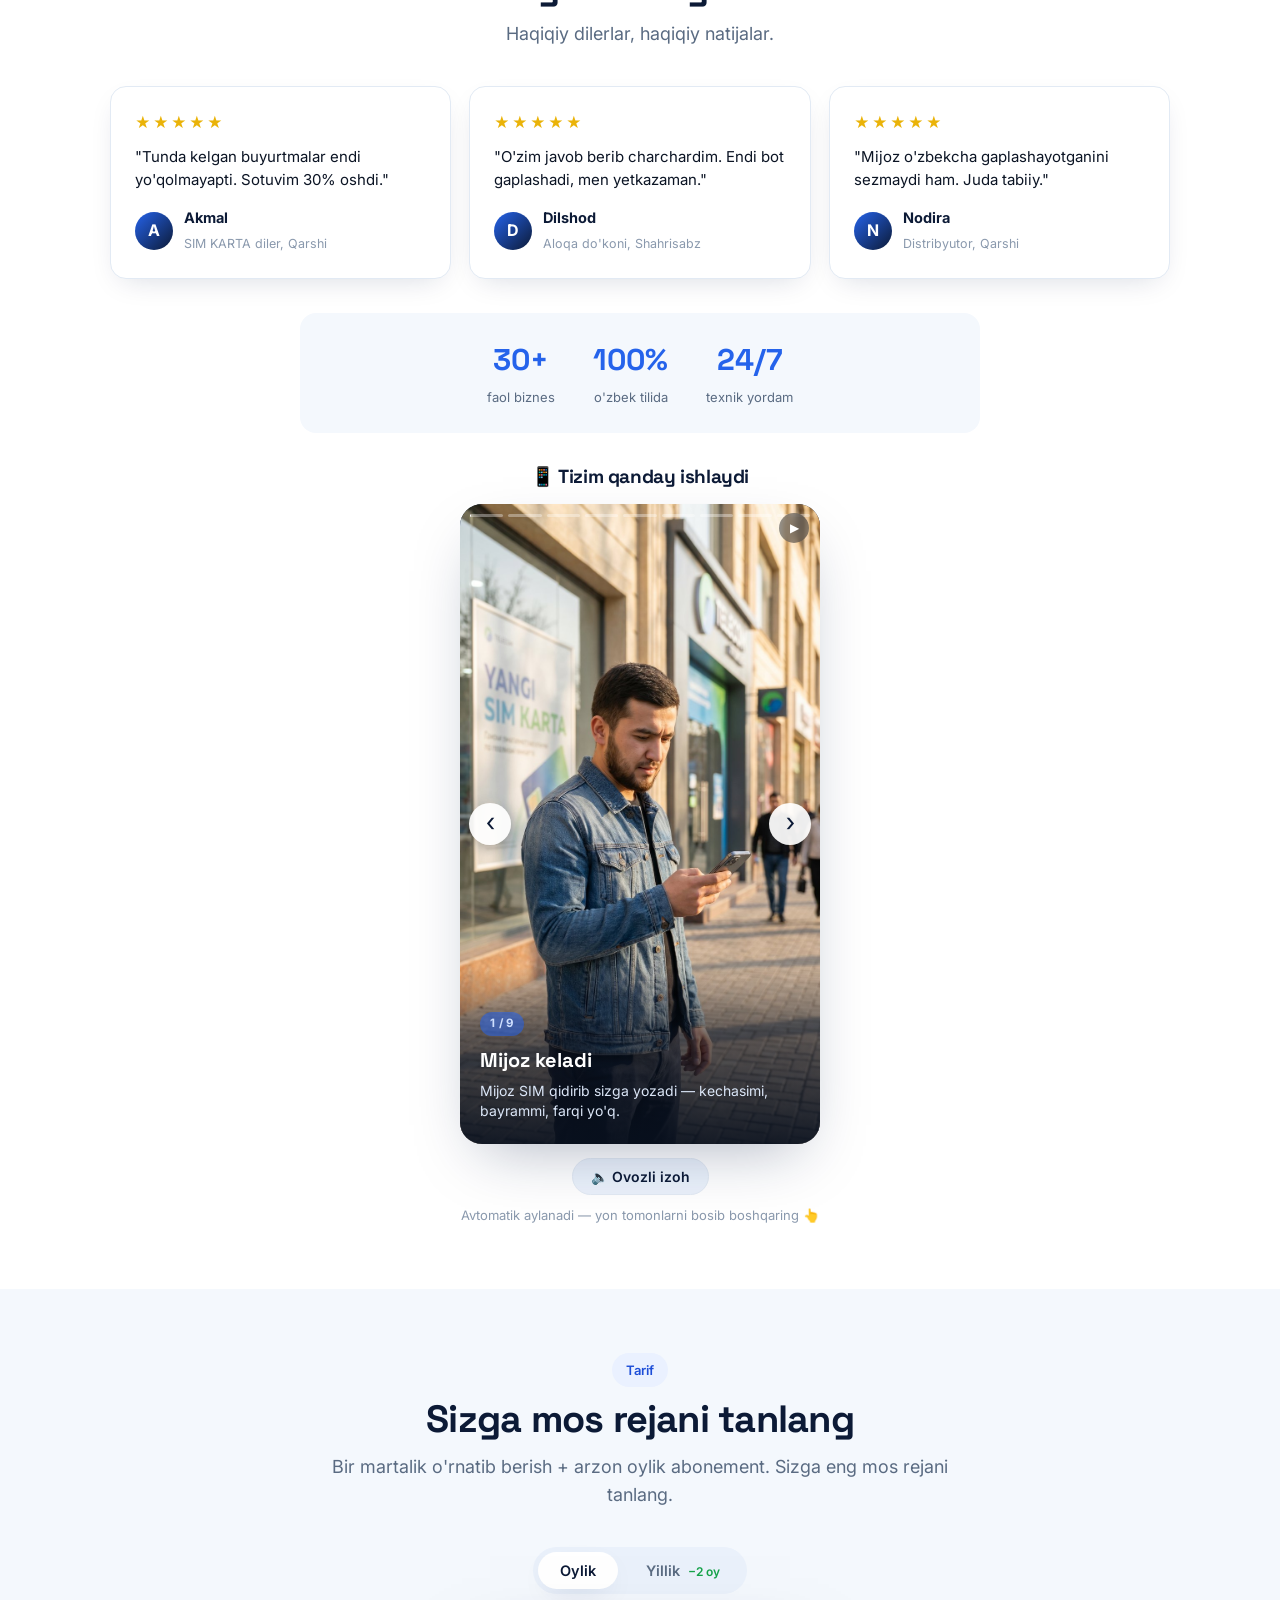
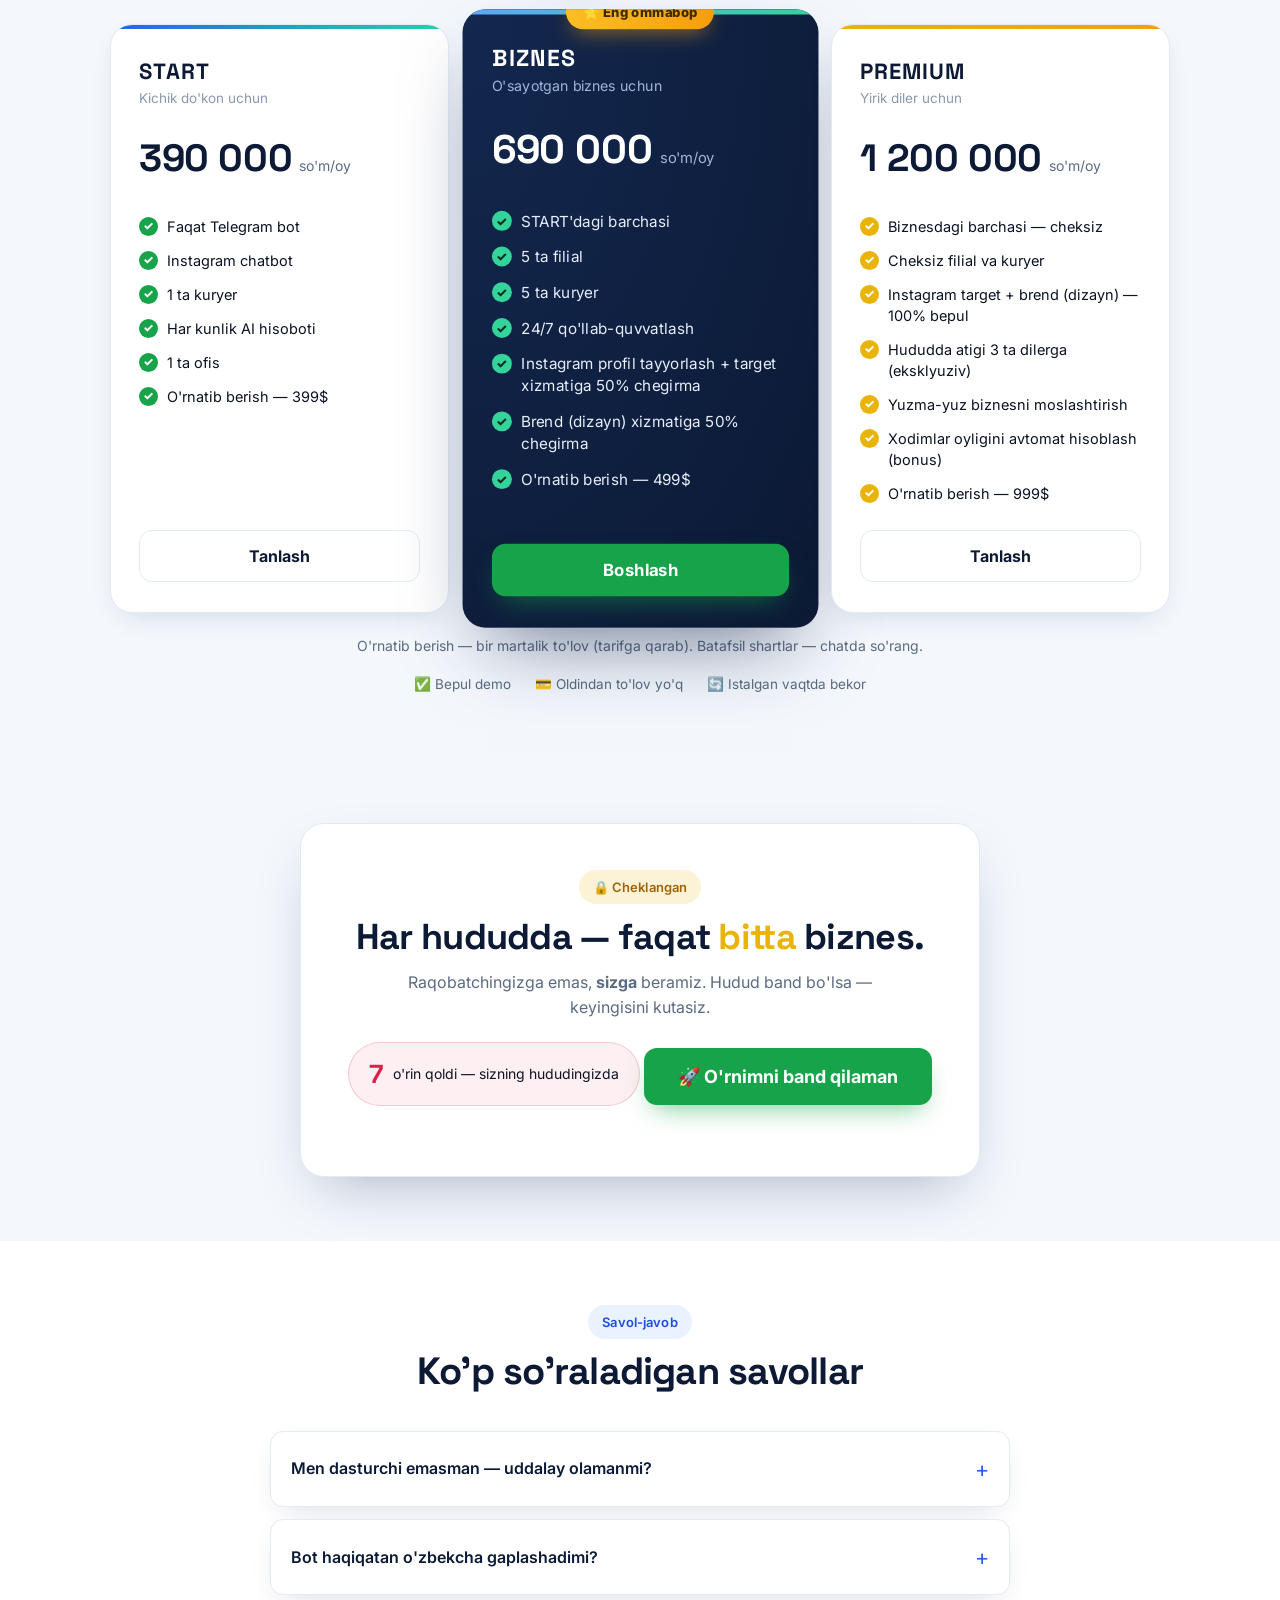
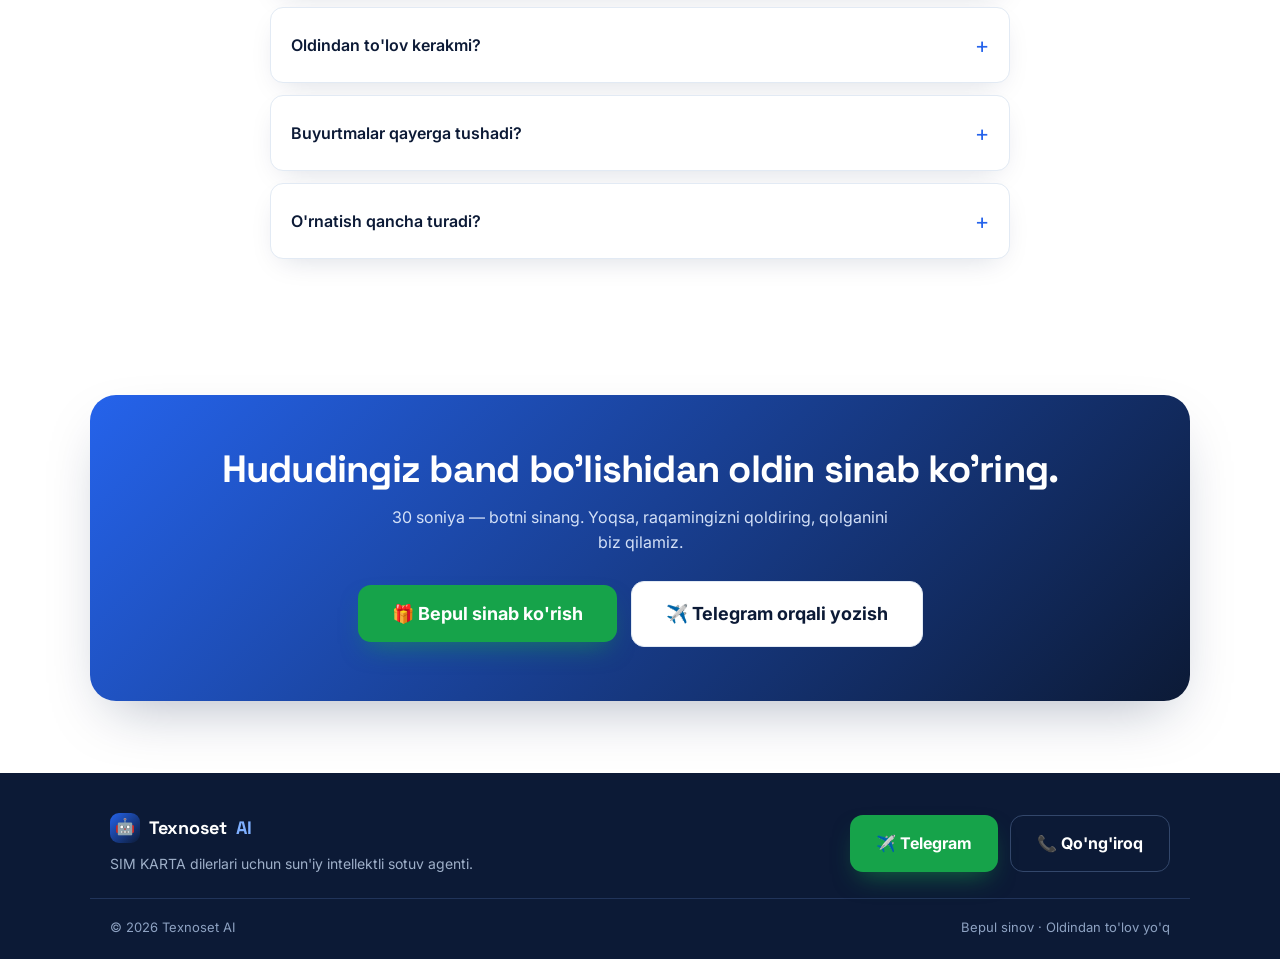
==== commit 8e7bca78: "feat(demo): jonli AI chat robot olib tashlandi -> 'Bepul sinab ko'rish' lead formasi data-openchat -" ====
--- a/landing/index.html
+++ b/landing/index.html
@@ -5,7 +5,7 @@
 <meta name="viewport" content="width=device-width, initial-scale=1, viewport-fit=cover">
 <title>Sun'iy intellektli sotuv agenti — SIM KARTA biznesingiz o'zi sotsin | Texnoset</title>
 <meta name="description" content="SIM KARTA dilerlari uchun sun'iy intellekt sotuv agenti roboti: mijoz bilan o'zbekcha gaplashadi, tarif tanlaydi, buyurtma oladi va kuryerga yuboradi. 24/7, maoshsiz. Bepul sinab ko'ring.">
-<link rel="canonical" href="https://developuzb.github.io/simcardbot/">
+<link rel="canonical" href="https://demo.texnoset.uz/">
 <meta name="theme-color" content="#0c1a36">
 
 <!-- Open Graph (Telegram/ijtimoiy tarmoq preview) -->
@@ -14,14 +14,14 @@
 <meta property="og:site_name" content="Texnoset AI">
 <meta property="og:title" content="SIM KARTA biznesingiz o'zi sotsin — sun'iy intellektli sotuv agenti">
 <meta property="og:description" content="Sotuv agenti roboti mijoz bilan o'zbekcha gaplashadi, tarif tanlaydi, buyurtma oladi. 24/7, maoshsiz. Bepul sinab ko'ring.">
-<meta property="og:url" content="https://developuzb.github.io/simcardbot/">
-<meta property="og:image" content="https://developuzb.github.io/simcardbot/assets/og.jpg">
+<meta property="og:url" content="https://demo.texnoset.uz/">
+<meta property="og:image" content="https://demo.texnoset.uz/assets/og.jpg">
 <meta property="og:image:width" content="1200">
 <meta property="og:image:height" content="630">
 <meta name="twitter:card" content="summary_large_image">
 <meta name="twitter:title" content="SIM KARTA biznesingiz o'zi sotsin — sun'iy intellekt sotuv agenti roboti">
 <meta name="twitter:description" content="24/7 mijoz bilan gaplashadi, tarif tanlaydi, buyurtma oladi. Bepul sinab ko'ring.">
-<meta name="twitter:image" content="https://developuzb.github.io/simcardbot/assets/og.jpg">
+<meta name="twitter:image" content="https://demo.texnoset.uz/assets/og.jpg">
 
 <link rel="icon" href="assets/favicon.svg" type="image/svg+xml">
 <link rel="preconnect" href="https://fonts.googleapis.com">
@@ -102,7 +102,7 @@
     .hdr a.nav{display:none}
   }
 </style>
-<link rel="stylesheet" href="css/styles.css?v=6">
+<link rel="stylesheet" href="css/styles.css?v=7">
 </head>
 <body>
 
@@ -113,7 +113,7 @@
     <div class="hdr-cta-wrap">
       <a class="nav" href="#narx">Narxlar</a>
       <a class="nav" href="#faq">Savollar</a>
-      <button class="btn btn-cta" data-openchat aria-label="Jonli botni ochish">Sinab ko'rish</button>
+      <button class="btn btn-cta" data-openchat aria-label="Bepul sinab ko'rish">Bepul sinab ko'rish</button>
     </div>
   </div>
 </header>
@@ -127,7 +127,7 @@
       <h1>Mijoz bilan <span class="hl">robot gaplashib, SIM KARTA sotadi</span> — siz uxlab yotganingizda ham.</h1>
       <p class="lead">sotuv agenti roboti mijoz bilan o'zbekcha gaplashadi, mos tarifni tanlaydi, buyurtmani oladi va kuryeringizga yuboradi. <b>24/7, charchamasdan, maoshsiz.</b></p>
       <div class="hero-cta">
-        <button class="btn btn-cta btn-lg" data-openchat aria-label="Botni jonli sinab ko'rish">🤖 Botni jonli sinab ko'ring</button>
+        <button class="btn btn-cta btn-lg" data-openchat aria-label="Bepul sinab ko'rish">🎁 Bepul sinab ko'rish</button>
         <a class="btn btn-ghost btn-lg" href="#narx">Narxlarni ko'rish</a>
       </div>
       <div class="trust-row">
@@ -218,7 +218,7 @@
       <span class="eyebrow" style="background:rgba(255,255,255,.16);color:#dbe6ff">🎯 Bir marta yozing — farqni his eting</span>
       <h2 style="color:#fff;margin-top:14px">Botni hoziroq sinab ko'ring. 30 soniyada sizni ishontiradi.</h2>
       <p style="color:#c3d2ee;margin:14px 0 24px;max-width:540px">O'zbekcha yozing — go'yo haqiqiy mijozdek. Bot qanday savdo qilishini o'z ko'zingiz bilan ko'ring. Aynan shu narsa <b>sizning har bir mijozingiz</b> bilan ishlaydi.</p>
-      <button class="btn btn-cta btn-lg" data-openchat aria-label="Bot bilan suhbatni boshlash">💬 Suhbatni boshlash</button>
+      <button class="btn btn-cta btn-lg" data-openchat aria-label="Bepul sinab ko'rish">🎁 Bepul sinab ko'rish</button>
     </div>
   </div>
 </section>
@@ -352,7 +352,7 @@
     <h2>Hududingiz band bo'lishidan oldin sinab ko'ring.</h2>
     <p>30 soniya — botni sinang. Yoqsa, raqamingizni qoldiring, qolganini biz qilamiz.</p>
     <div class="hero-cta" style="justify-content:center">
-      <button class="btn btn-cta btn-lg" data-openchat>🤖 Botni sinab ko'rish</button>
+      <button class="btn btn-cta btn-lg" data-openchat>🎁 Bepul sinab ko'rish</button>
       <a class="btn btn-ghost btn-lg" id="tgFinal" href="https://t.me/+998770097171" data-tg>✈️ Telegram orqali yozish</a>
     </div>
   </div>
@@ -373,7 +373,7 @@
 
 <!-- ============ MOBIL STICKY CTA ============ -->
 <div class="mob-cta" id="mobCta">
-  <button class="btn btn-cta" data-openchat style="flex:1" aria-label="Botni sinab ko'rish">🤖 Botni sinab ko'rish</button>
+  <button class="btn btn-cta" data-openchat style="flex:1" aria-label="Bepul sinab ko'rish">🎁 Bepul sinab ko'rish</button>
 </div>
 
 <!-- ============ CHAT VIDJETI (chat.js to'ldiradi) ============ -->
@@ -381,7 +381,7 @@
 
 <script src="js/config.js"></script>
 <script src="js/analytics.js" defer></script>
-<script src="js/chat.js?v=3" defer></script>
+<script src="js/chat.js?v=4" defer></script>
 <script src="js/stories.js?v=3" defer></script>
 <script src="js/main.js" defer></script>
 </body>
--- a/landing/css/styles.css
+++ b/landing/css/styles.css
@@ -183,7 +183,11 @@
   background:#fff;border-radius:20px;box-shadow:var(--sh2);display:flex;flex-direction:column;overflow:hidden;
   opacity:0;transform:translateY(16px) scale(.98);pointer-events:none;transition:.22s}
 .cwin.open{opacity:1;transform:none;pointer-events:auto}
-@media(max-width:600px){.cwin{right:0;bottom:0;width:100vw;max-width:100vw;height:100dvh;max-height:100dvh;border-radius:0}}
+@media(max-width:600px){
+  .cwin{right:0;left:0;bottom:0;width:auto;max-width:100vw;height:88dvh;max-height:88dvh;border-radius:18px 18px 0 0;box-shadow:0 -12px 40px rgba(8,16,38,.28)}
+  .cw-top .cx{font-size:26px;padding:6px 10px}
+  .cfoot{padding-bottom:max(12px,env(safe-area-inset-bottom))}
+}
 .cw-top{display:flex;align-items:center;gap:11px;padding:13px 16px;background:var(--navy);color:#fff}
 .cw-top .cav{width:36px;height:36px;border-radius:50%;background:rgba(255,255,255,.16);display:grid;place-items:center;font-size:18px}
 .cw-top .t b{font-size:15px}
